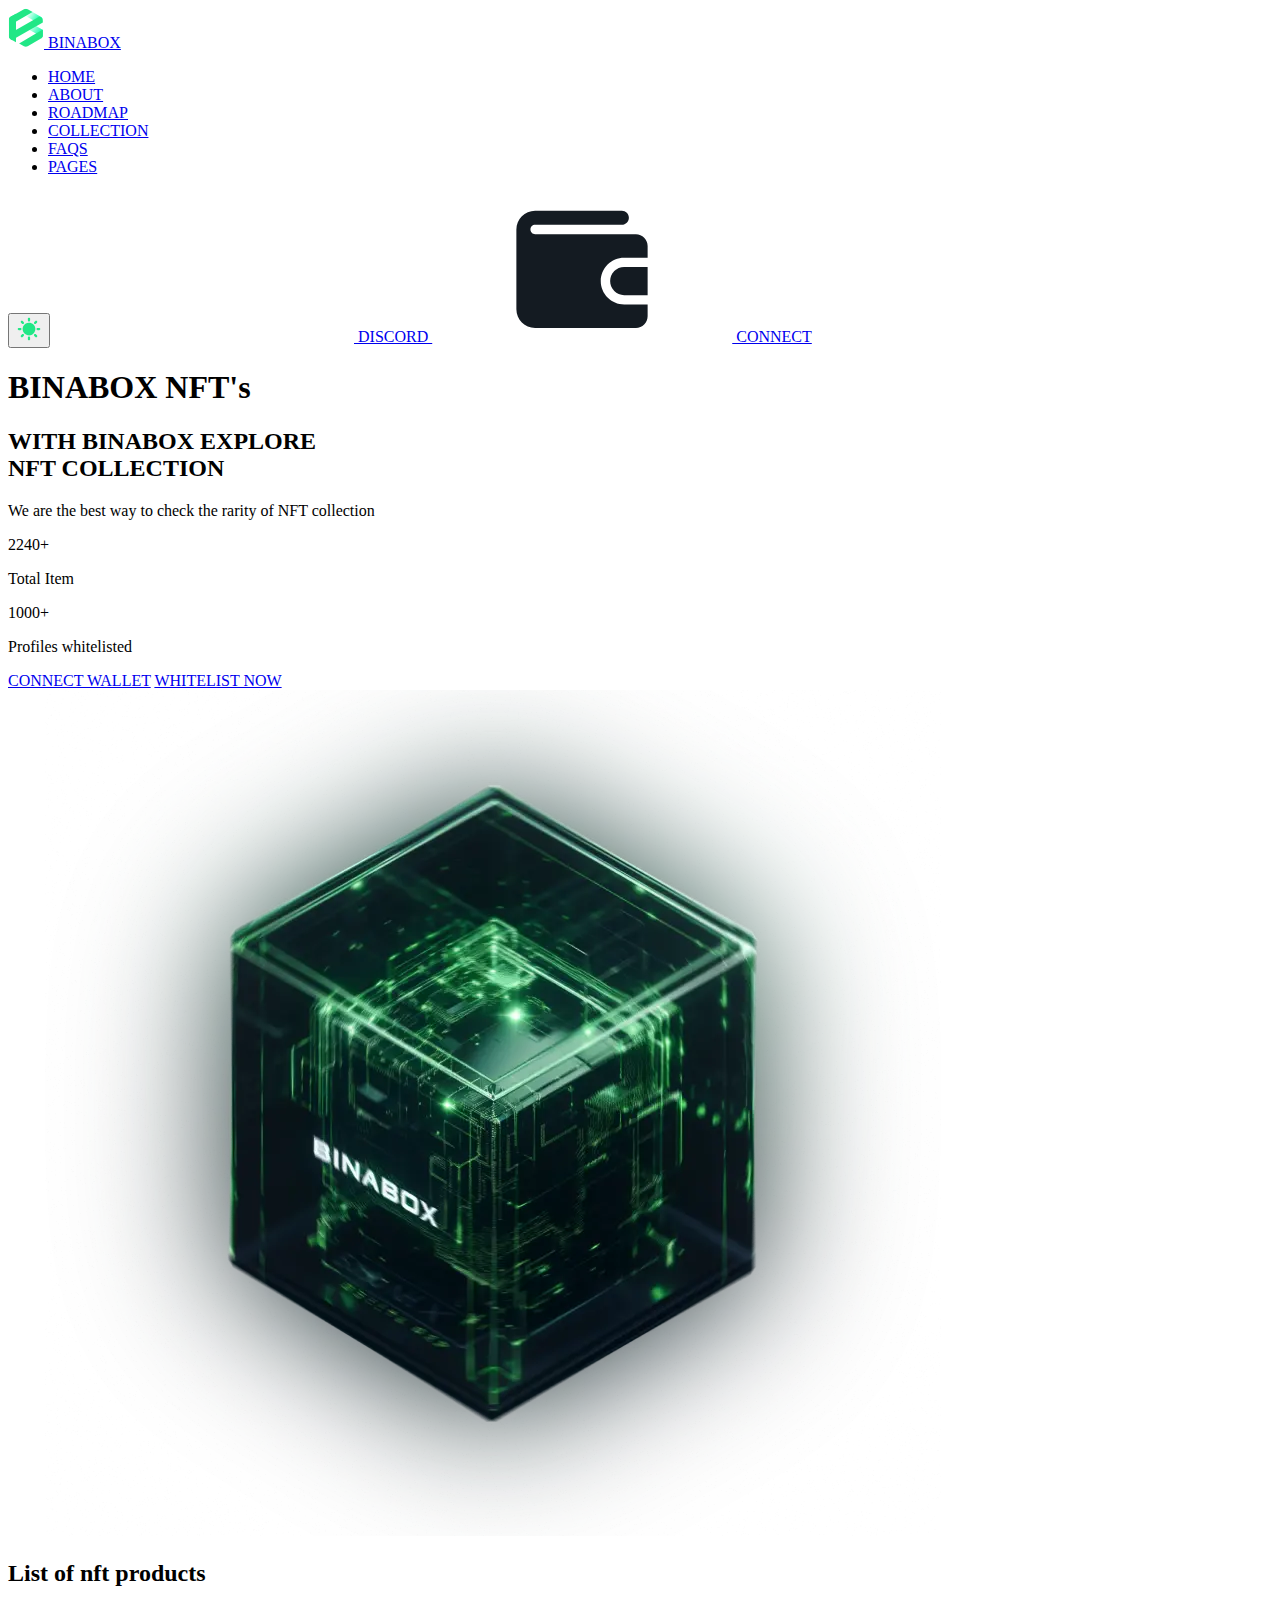
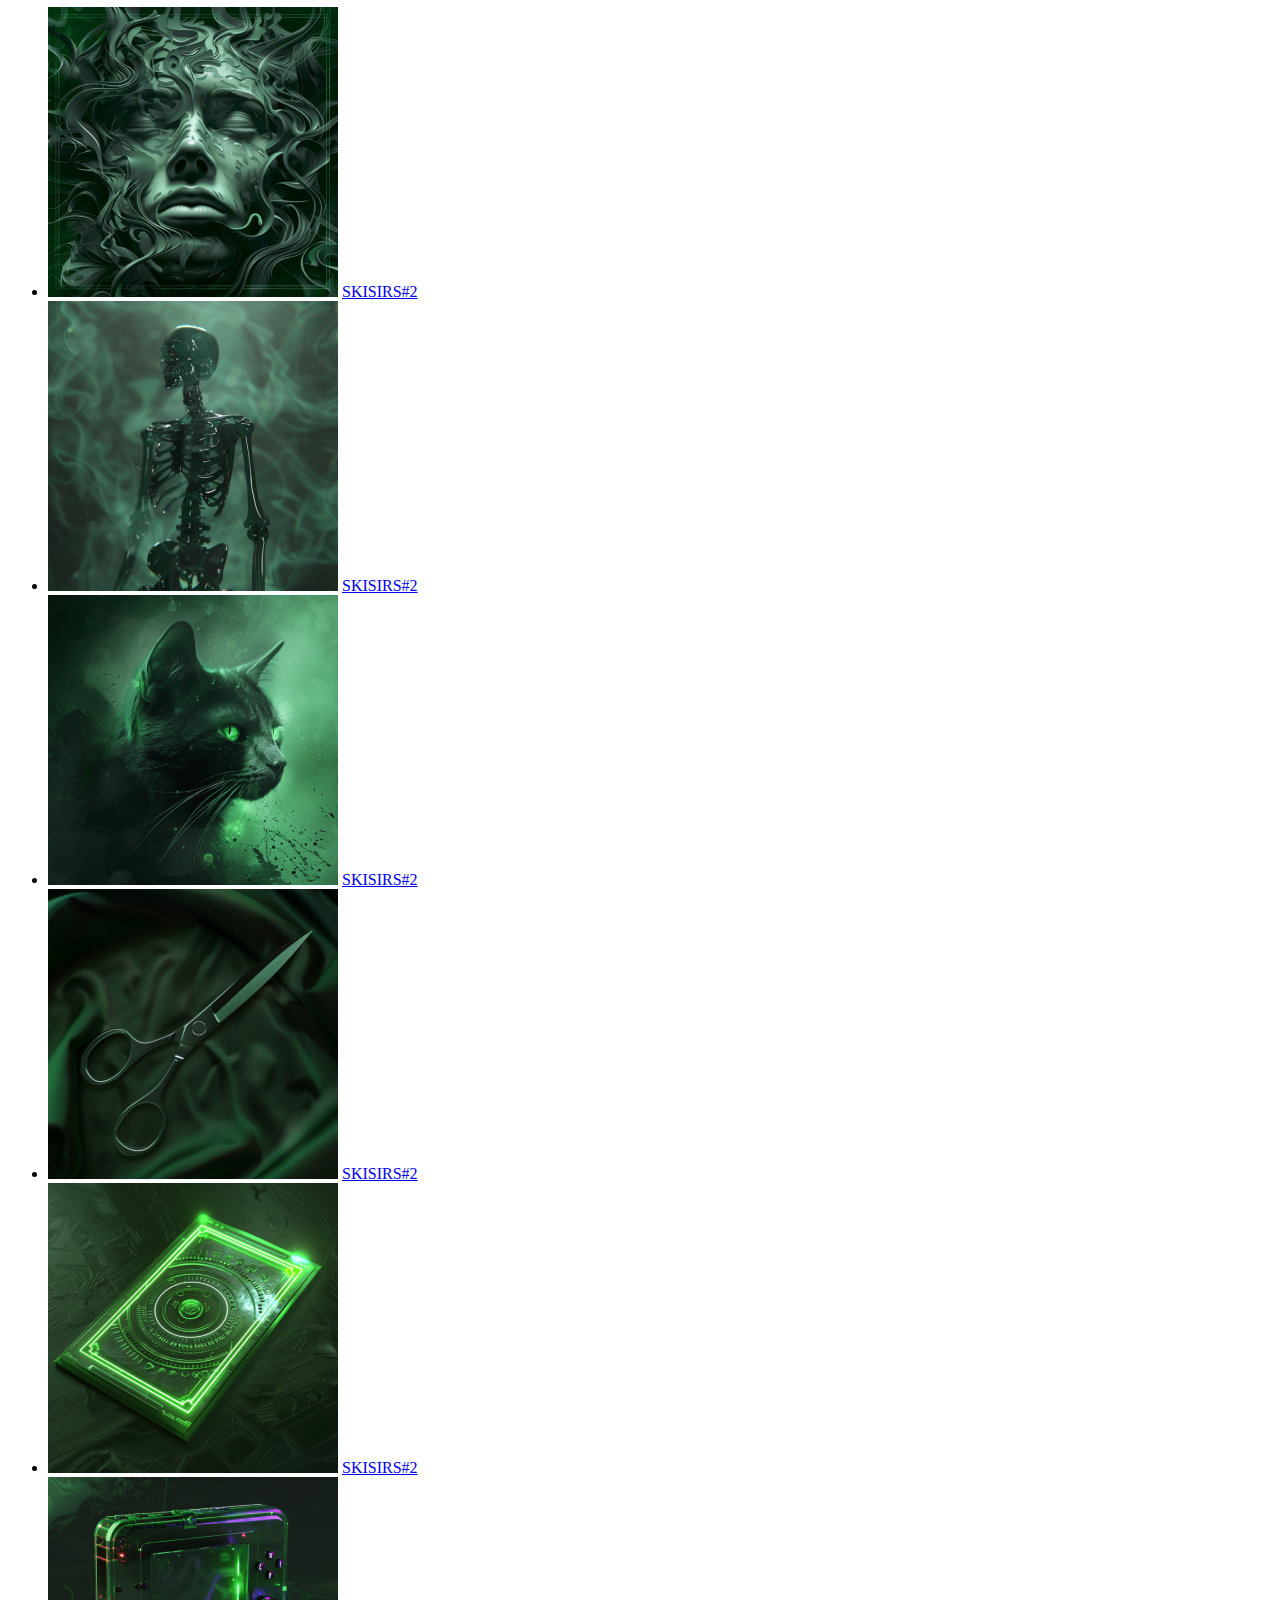
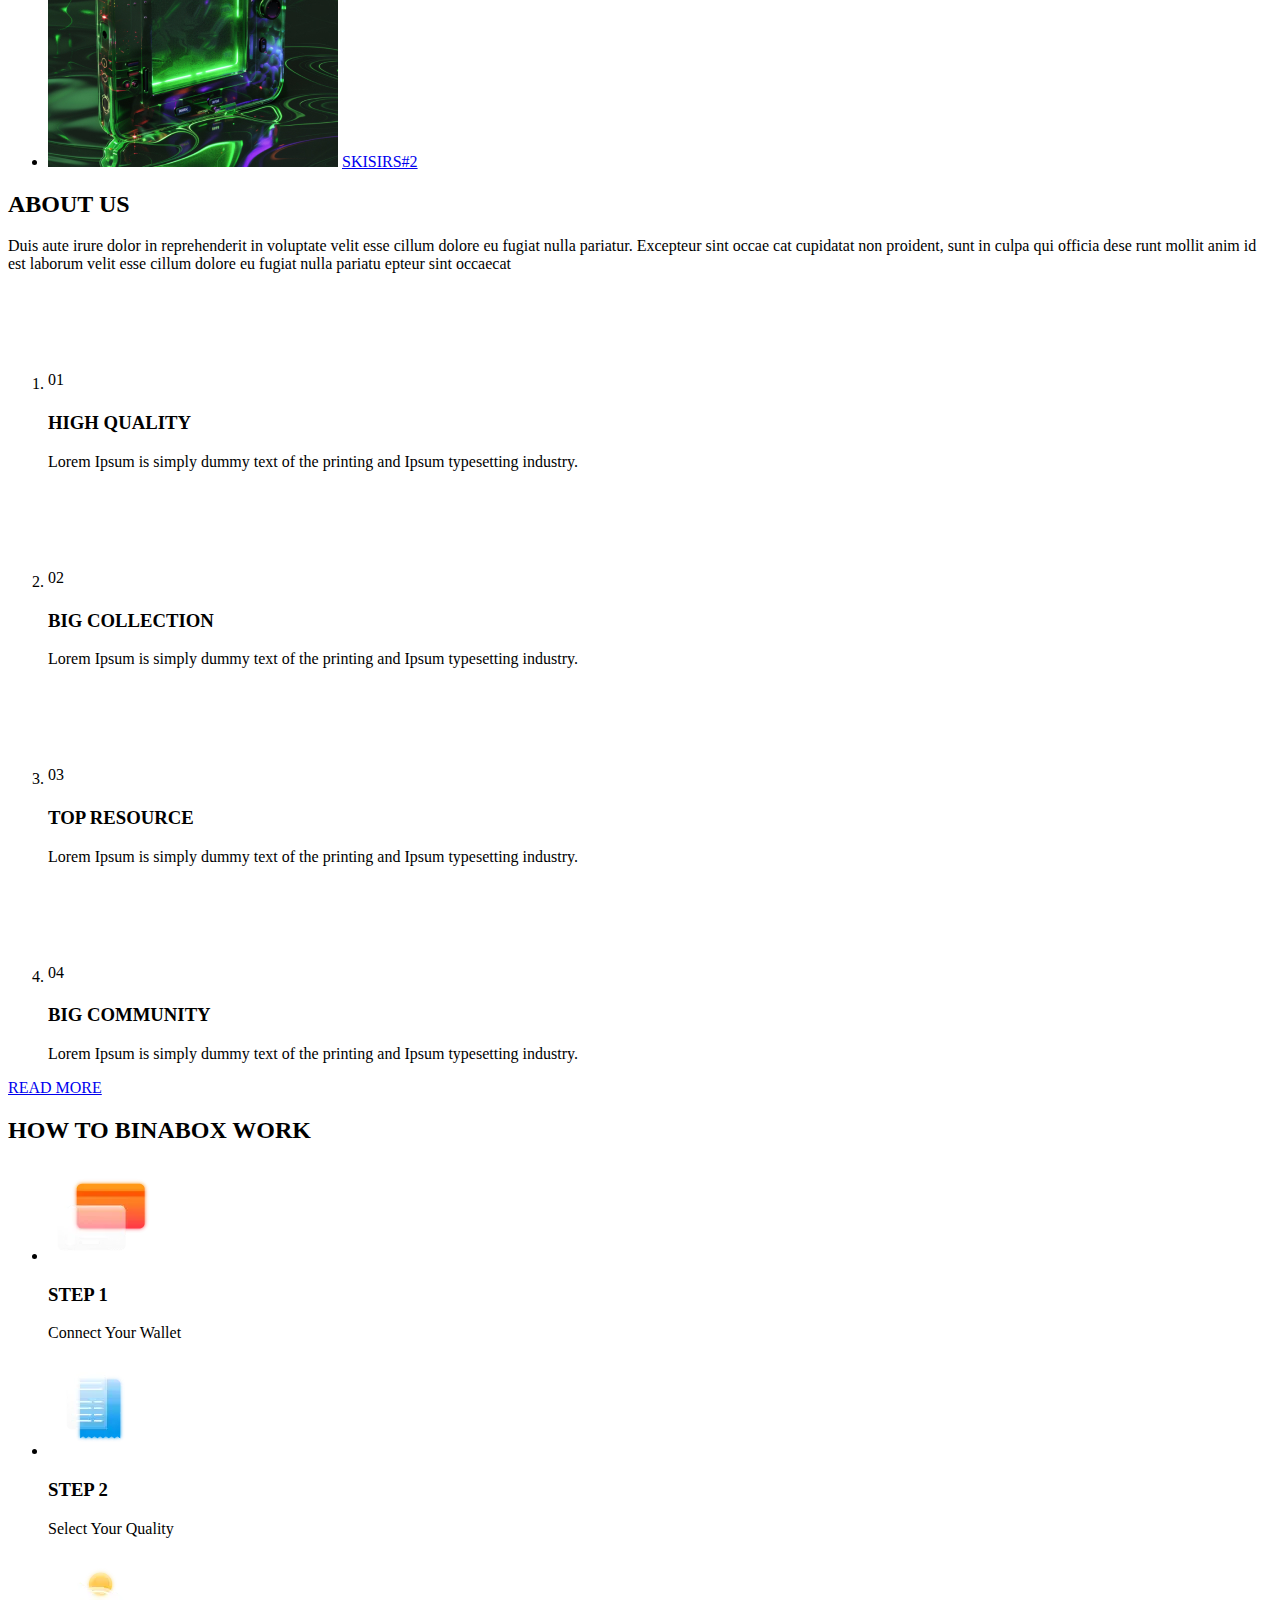
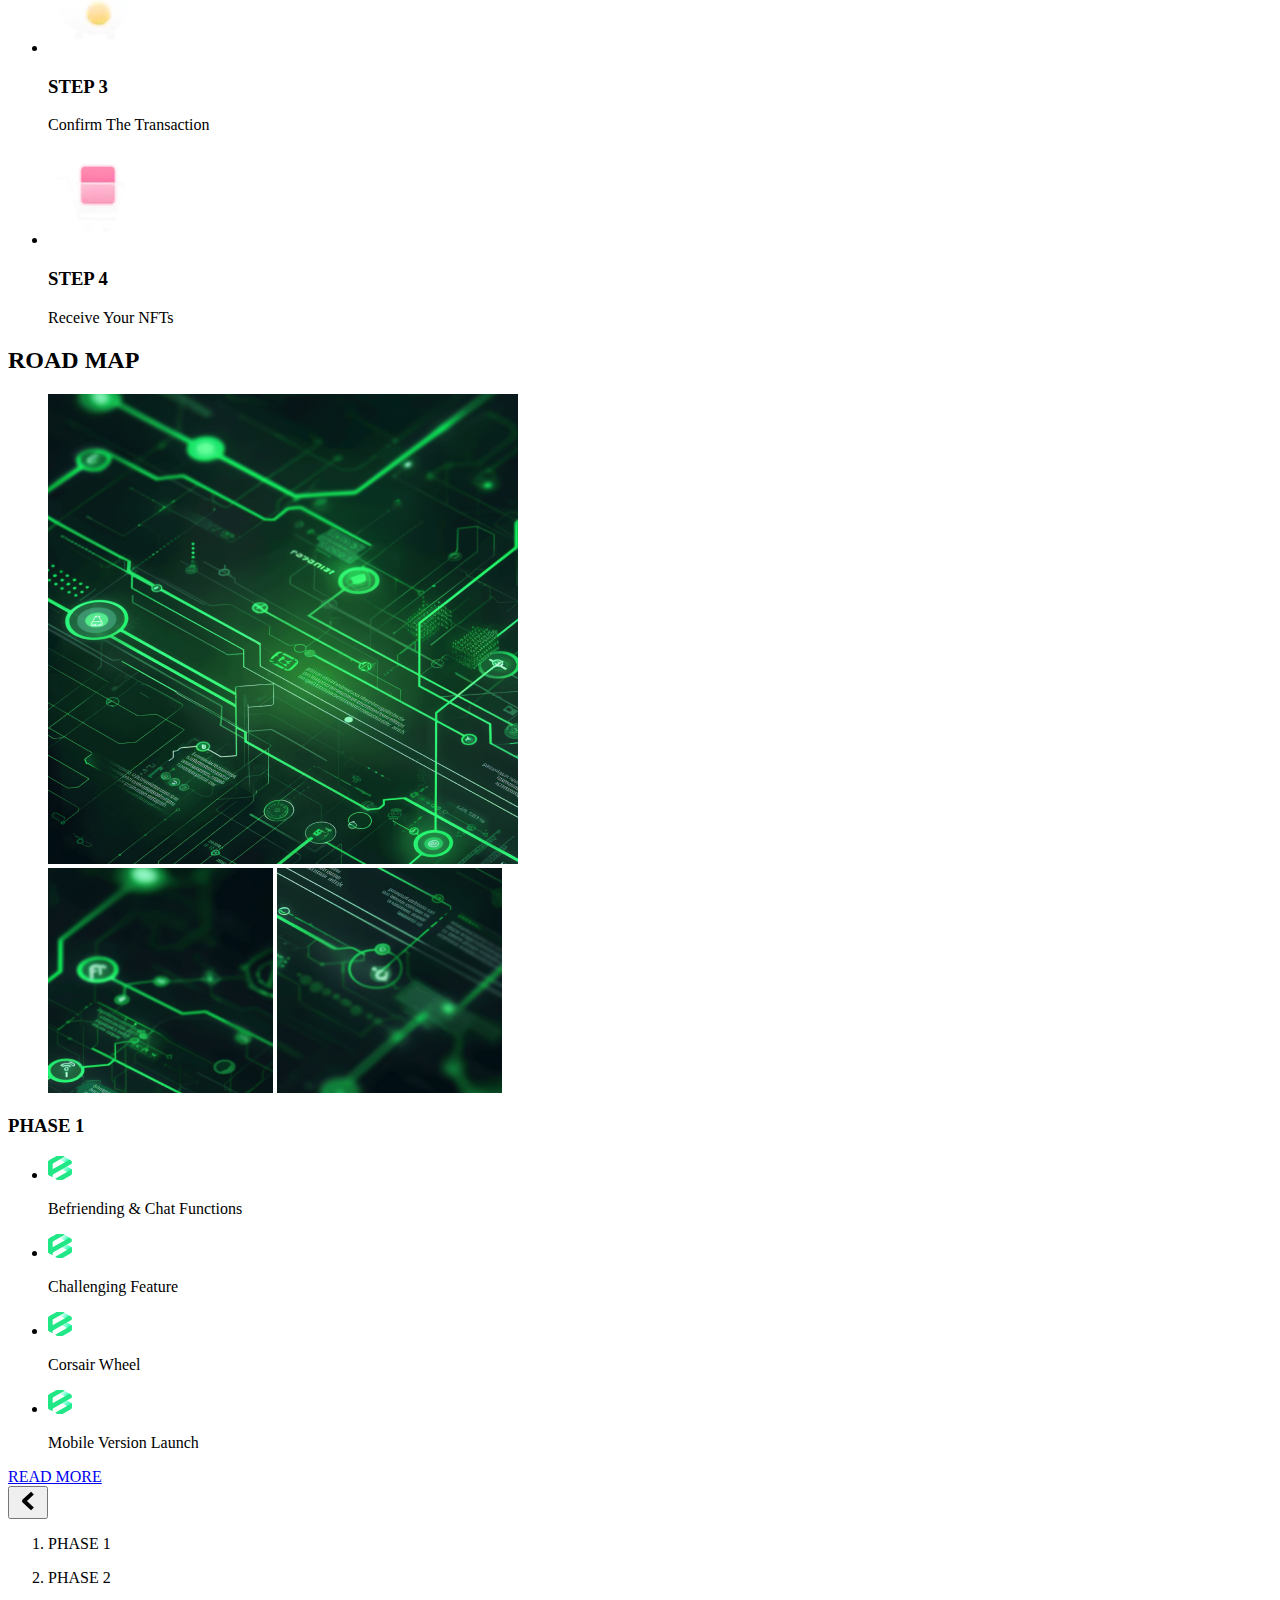
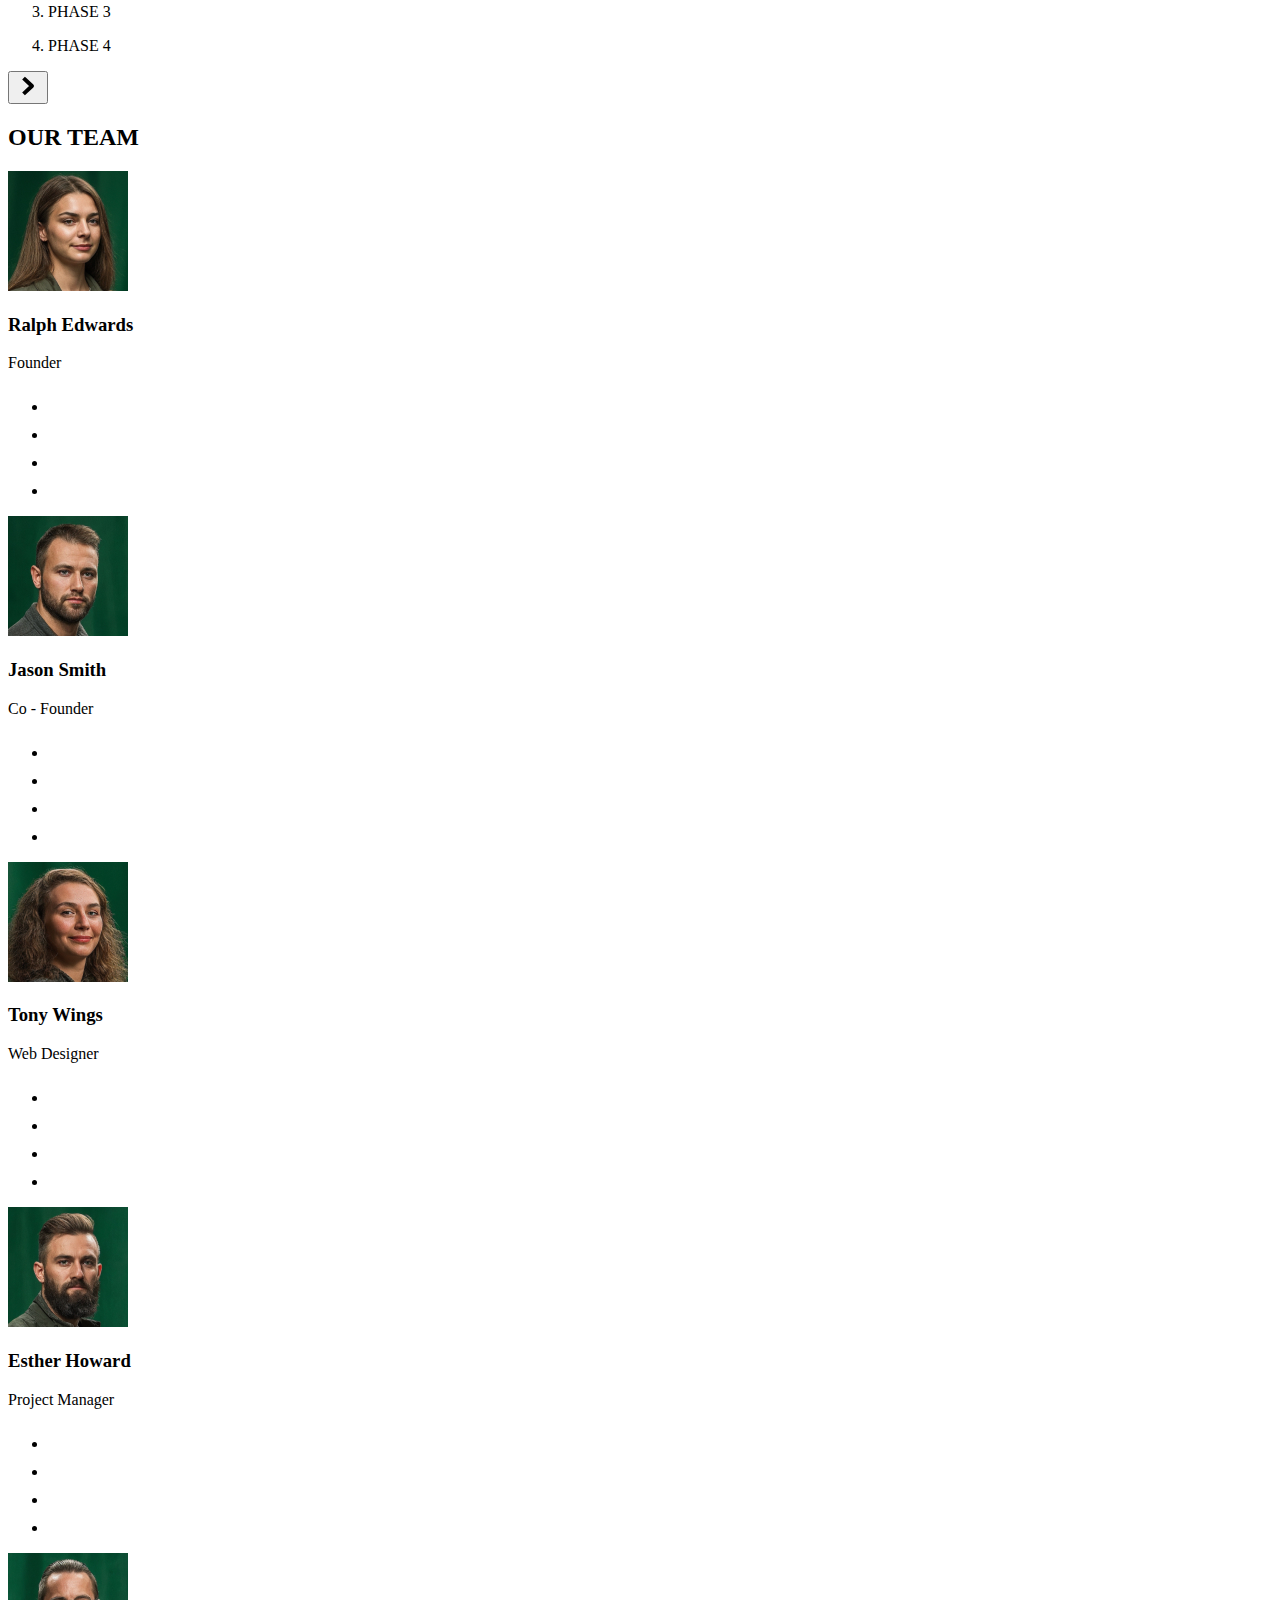
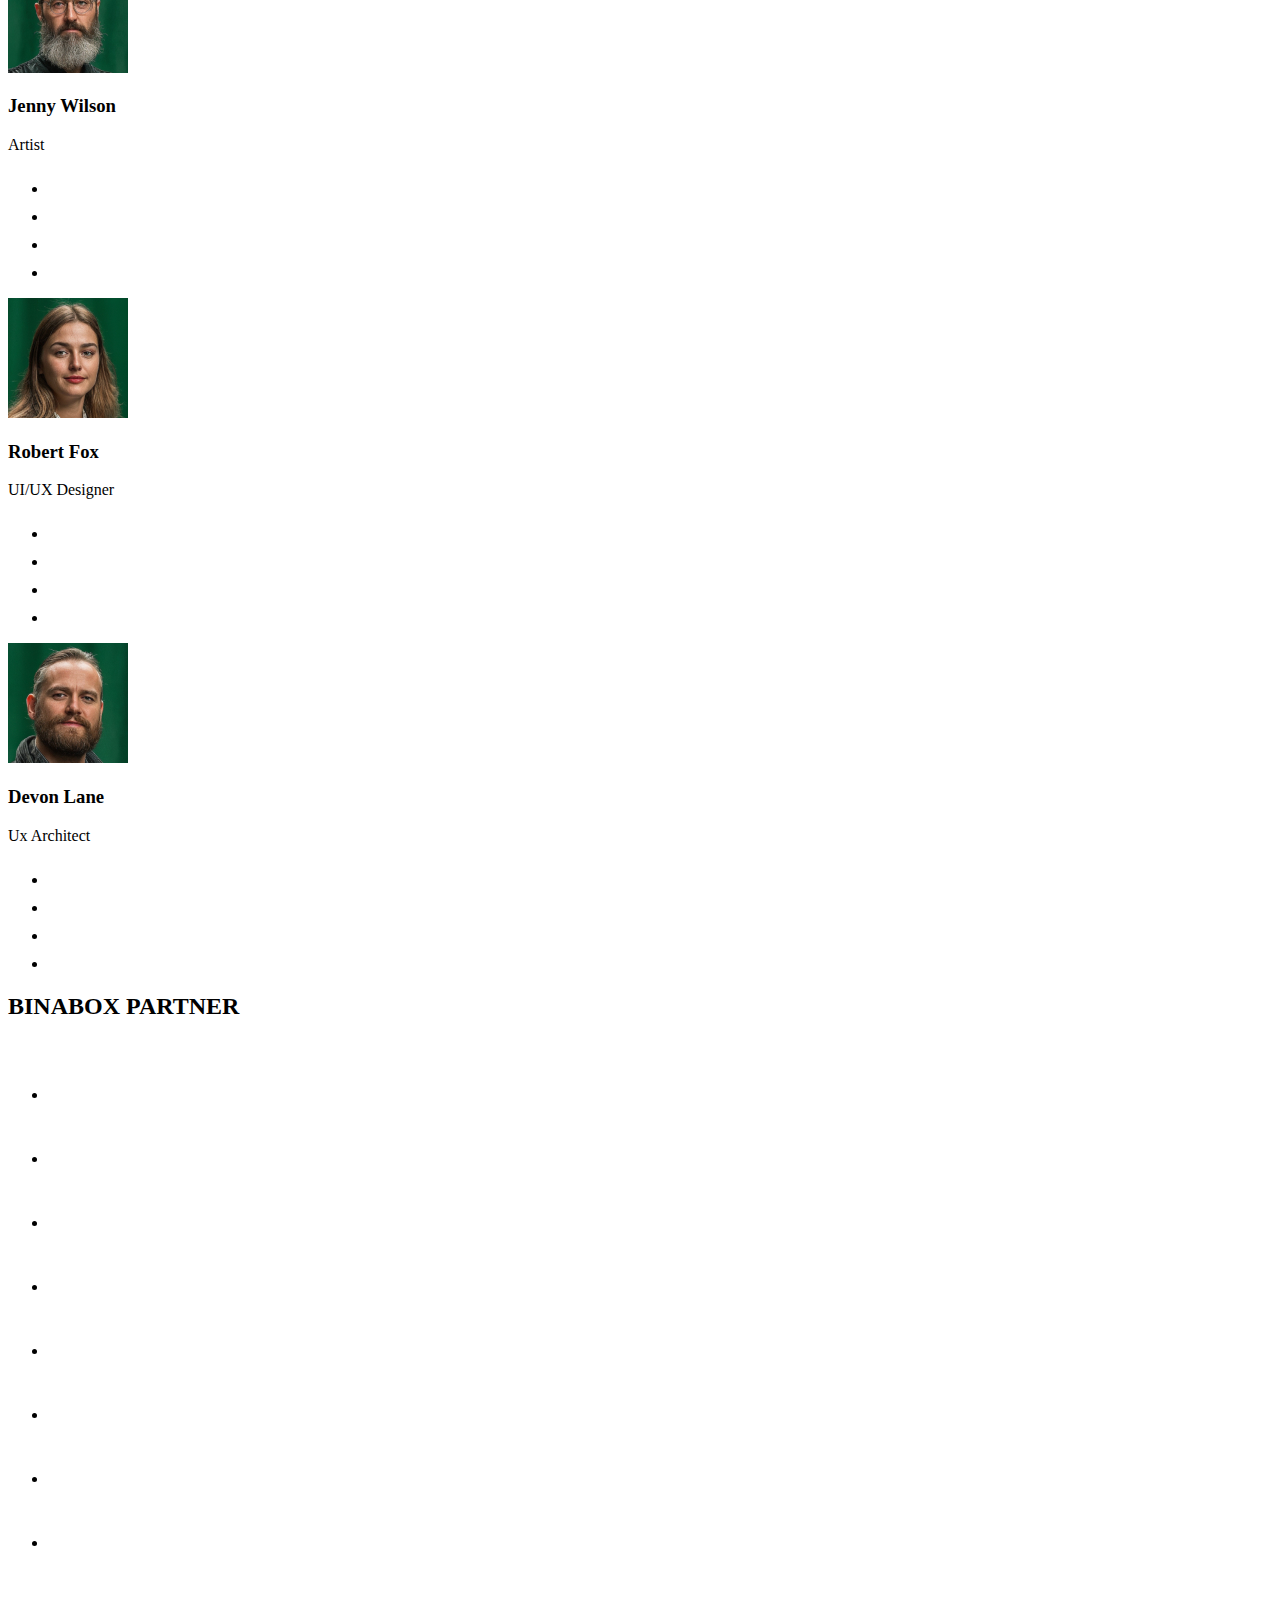
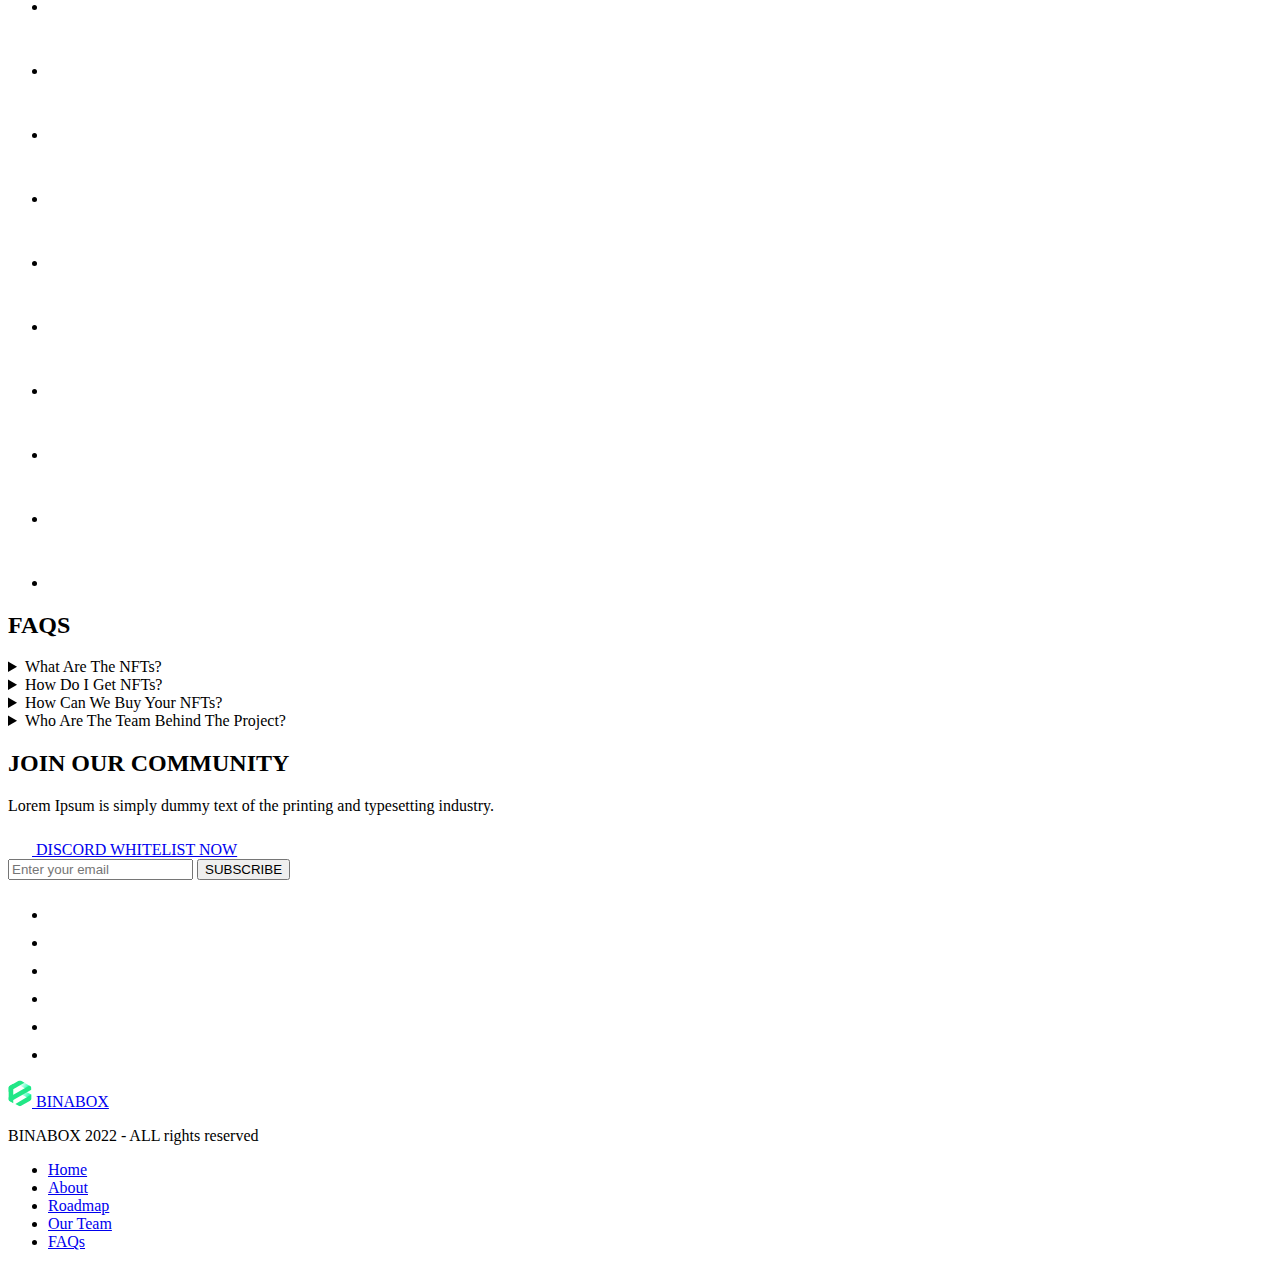
==== index.html @ 6ece10be "Initial Commit" ====
<!DOCTYPE html>
<html lang="en">
  <head>
    <meta charset="UTF-8" />
    <meta name="viewport" content="width=device-width, initial-scale=1.0" />
    <link rel="preconnect" href="https://fonts.googleapis.com" />
    <link rel="preconnect" href="https://fonts.gstatic.com" crossorigin />
    <link
      href="https://fonts.googleapis.com/css2?family=Bakbak+One&family=Inter:ital,opsz,wght@0,14..32,100..900;1,14..32,100..900&family=Poppins&display=swap"
      rel="stylesheet"
    />
    <link
      rel="stylesheet"
      href="https://necolas.github.io/normalize.css/8.0.1/normalize.css"
    />
    <link rel="stylesheet" href="./css/style.css" />
    <title>Home</title>
    <link rel="icon" type="image/x-icon" href="./imgs/favicon.svg" />
  </head>
  <body class="home-page">
    <header class="page-header">
      <a href="./index.html" class="nav-logo">
        <img
          src="./imgs/logo-1.svg"
          alt="binabox logo"
          width="36"
          height="40"
          class="header-logo"
        />
        BINABOX
      </a>
      <nav>
        <ul class="navbar is-dropdown">
          <li class="nav-item">
            <a href="./index.html" class="nav-item-link">HOME</a>
          </li>
          <li class="nav-item">
            <a href="#" class="nav-item-link">ABOUT</a>
          </li>
          <li class="nav-item">
            <a href="#" class="nav-item-link">ROADMAP</a>
          </li>
          <li class="nav-item">
            <a href="./catalog.html" class="nav-item-link">COLLECTION</a>
          </li>
          <li class="nav-item">
            <a href="#" class="nav-item-link">FAQS</a>
          </li>
          <li class="nav-item">
            <a href="#" class="nav-item-link">PAGES</a>
          </li>
        </ul>
      </nav>
      <div class="header-btn">
        <button class="is-theme">
          <svg width="26" height="26">
            <use href="./sprites/sprites.svg#light"></use>
          </svg>
        </button>
        <a href="https://discord.com/" target="_blank" class="discord-btn">
          <svg>
            <use href="./sprites/sprites.svg#discord-original"></use>
          </svg>
          DISCORD
        </a>
        <a href="#" class="connect-btn">
          <svg>
            <use href="./sprites/sprites.svg#wallet-2"></use>
          </svg>
          CONNECT
        </a>
      </div>
    </header>
    <main class="main-content">
      <section class="main-container">
        <div class="main-hero">
          <div class="main-inner-container">
            <div class="main-text-container">
              <h1 class="hidden-heading">BINABOX NFT's</h1>
              <h2 class="main-heading">
                WITH <span class="color-highlight">BINABOX</span> EXPLORE <br />
                NFT COLLECTION
              </h2>
              <p class="main-text">
                We are the best way to check the rarity of NFT collection
              </p>
            </div>
            <div class="main-info-container">
              <div class="main-info-text">
                <div class="main-total-item">
                  <p class="total-item-num bakbak-one">2240+</p>
                  <p class="item-num-subheading">Total Item</p>
                </div>
                <div class="main-profiles-whitelist">
                  <p class="profiles-whitelist-num bakbak-one">1000+</p>
                  <p class="profiles-whitelist-subheading">
                    Profiles whitelisted
                  </p>
                </div>
              </div>
              <div class="main-container-btn">
                <a href="#" class="connect-wallet-btn">CONNECT WALLET</a>
                <a href="#" class="main-whitelist-btn whitelist-btn"
                  >WHITELIST NOW</a
                >
              </div>
            </div>
          </div>
          <img
            src="./imgs/binabox-cube.webp"
            alt="binabox cube"
            class="main-img"
          />
        </div>
      </section>
      <div class="intro-container">
        <section class="nft-card-container">
          <h2 class="hidden-heading">List of nft products</h2>
          <ul class="nft-cards-list">
            <li class="nft-card">
              <div class="nft-content-container">
                <img
                  src="./imgs/nft-card-1.webp"
                  alt="descriptive nft alt goes here"
                  class="nft-card-img"
                />
                <a href="#" class="nft-card-link">SKISIRS#2</a>
              </div>
            </li>
            <li class="nft-card">
              <div class="nft-content-container">
                <img
                  src="./imgs/nft-card-2.webp"
                  alt="descriptive nft alt goes here"
                  class="nft-card-img"
                />
                <a href="#" class="nft-card-link">SKISIRS#2</a>
              </div>
            </li>
            <li class="nft-card">
              <div class="nft-content-container">
                <img
                  src="./imgs/nft-card-3.webp"
                  alt="descriptive nft alt goes here"
                  class="nft-card-img"
                />
                <a href="#" class="nft-card-link">SKISIRS#2</a>
              </div>
            </li>
            <li class="nft-card">
              <div class="nft-content-container">
                <img
                  src="./imgs/nft-card-4.webp"
                  alt="descriptive nft alt goes here"
                  class="nft-card-img"
                />
                <a href="#" class="nft-card-link">SKISIRS#2</a>
              </div>
            </li>
            <li class="nft-card">
              <div class="nft-content-container">
                <img
                  src="./imgs/nft-card-5.webp"
                  alt="descriptive nft alt goes here"
                  class="nft-card-img"
                />
                <a href="#" class="nft-card-link">SKISIRS#2</a>
              </div>
            </li>
            <li class="nft-card">
              <div class="nft-content-container">
                <img
                  src="./imgs/nft-card-6.webp"
                  alt="descriptive nft alt goes here"
                  class="nft-card-img"
                />
                <a href="#" class="nft-card-link">SKISIRS#2</a>
              </div>
            </li>
          </ul>
        </section>
        <section class="about-container">
          <div class="about-content-container">
            <div class="about-text-container">
              <h2 class="about-heading">ABOUT US</h2>
              <p class="about-text">
                Duis aute irure dolor in reprehenderit in voluptate velit esse
                cillum dolore eu fugiat nulla pariatur. Excepteur sint occae cat
                cupidatat non proident, sunt in culpa qui officia dese runt
                mollit anim id est laborum velit esse cillum dolore eu fugiat
                nulla pariatu epteur sint occaecat
              </p>
            </div>
            <ol class="about-cards">
              <li class="about-card-item glow-container">
                <div class="about-card-heading-container">
                  <svg
                    width="100"
                    height="100"
                    class="about-card-num"
                    viewBox="0 0 100 100"
                  >
                    <text x="0" y="96">01</text>
                  </svg>
                  <h3 class="about-card-heading">HIGH QUALITY</h3>
                </div>
                <p class="about-card-text">
                  Lorem Ipsum is simply dummy text of the printing and Ipsum
                  typesetting industry.
                </p>
              </li>
              <li class="about-card-item">
                <div class="about-card-heading-container">
                  <svg
                    width="100"
                    height="100"
                    class="about-card-num"
                    viewBox="0 0 100 100"
                  >
                    <text x="0" y="96">02</text>
                  </svg>
                  <h3 class="about-card-heading">BIG COLLECTION</h3>
                </div>
                <p class="about-card-text">
                  Lorem Ipsum is simply dummy text of the printing and Ipsum
                  typesetting industry.
                </p>
              </li>
              <li class="about-card-item">
                <div class="about-card-heading-container">
                  <svg
                    width="100"
                    height="100"
                    class="about-card-num"
                    viewBox="0 0 100 100"
                  >
                    <text x="0" y="96">03</text>
                  </svg>
                  <h3 class="about-card-heading">TOP RESOURCE</h3>
                </div>
                <p class="about-card-text">
                  Lorem Ipsum is simply dummy text of the printing and Ipsum
                  typesetting industry.
                </p>
              </li>
              <li class="about-card-item">
                <div class="about-card-heading-container">
                  <svg
                    width="100"
                    height="100"
                    class="about-card-num"
                    viewBox="0 0 100 100"
                  >
                    <text x="0" y="96">04</text>
                  </svg>
                  <h3 class="about-card-heading">BIG COMMUNITY</h3>
                </div>
                <p class="about-card-text">
                  Lorem Ipsum is simply dummy text of the printing and Ipsum
                  typesetting industry.
                </p>
              </li>
            </ol>
            <a href="#" class="read-more-btn">READ MORE</a>
          </div>
        </section>
        <section class="how-to-container">
          <h2 class="how-to-heading">
            HOW TO <span class="color-highlight">BINABOX</span> WORK
          </h2>
          <article class="how-to-cards">
            <ul class="how-to-card-list">
              <li class="how-to-card-item glow-container">
                <img src="./imgs/card-one.webp" alt="step1 icon" />
                <h3 class="how-to-card-steps color-highlight">STEP 1</h3>
                <p class="how-to-card-text bakbak-one">Connect Your Wallet</p>
              </li>
              <li class="how-to-card-item">
                <img src="./imgs/card-two.webp" alt="step2 icon" />
                <h3 class="how-to-card-steps color-highlight">STEP 2</h3>
                <p class="how-to-card-text bakbak-one">Select Your Quality</p>
              </li>
              <li class="how-to-card-item">
                <img src="./imgs/card-three.webp" alt="step3 icon" />
                <h3 class="how-to-card-steps color-highlight">STEP 3</h3>
                <p class="how-to-card-text bakbak-one">
                  Confirm The Transaction
                </p>
              </li>
              <li class="how-to-card-item">
                <img src="./imgs/card-four.webp" alt="step4 icon" />
                <h3 class="how-to-card-steps color-highlight">STEP 4</h3>
                <p class="how-to-card-text bakbak-one">Receive Your NFTs</p>
              </li>
            </ul>
          </article>
        </section>
        <section class="road-map-container">
          <h2 class="road-map-heading">ROAD MAP</h2>
          <div class="road-map-details-container">
            <figure class="road-map-imgs">
              <img
                src="./imgs/roadmap-1.webp"
                alt="descriptive alt goes here"
              />
              <div class="road-map-inner-imgs">
                <img
                  src="./imgs/roadmap-2.webp"
                  alt="descriptive alt goes here"
                />
                <img
                  src="./imgs/roadmap-3.webp"
                  alt="descriptive alt goes here"
                />
              </div>
            </figure>
            <section class="road-map-stage-info">
              <h3 class="road-map-details-heading">
                PHASE <span class="road-map-phase-stage">1</span>
              </h3>
              <ul class="road-map-details">
                <li class="road-map-details-item">
                  <img src="./imgs/road-map-logo.svg" alt="" />
                  <p class="road-map-text">Befriending & Chat Functions</p>
                </li>
                <li class="road-map-details-item">
                  <img src="./imgs/road-map-logo.svg" alt="" />
                  <p class="road-map-text">Challenging Feature</p>
                </li>
                <li class="road-map-details-item">
                  <img src="./imgs/road-map-logo.svg" alt="" />
                  <p class="road-map-text">Corsair Wheel</p>
                </li>
                <li class="road-map-details-item">
                  <img src="./imgs/road-map-logo.svg" alt="" />
                  <p class="road-map-text">Mobile Version Launch</p>
                </li>
              </ul>
              <a href="#" class="read-more-btn">READ MORE</a>
            </section>
          </div>
          <form
            class="phase-slider-container"
            action="getdata.html"
            method="get"
          >
            <button
              id="back-arrow-btn"
              class="back-arrow-btn"
              aria-label="Back Arrow"
            >
              <svg width="24" height="24">
                <use href="./sprites/sprites.svg#arrow-left-1"></use>
              </svg>
            </button>

            <ol id="phase-line" class="phase-line">
              <li class="phase-stage">
                <div class="phase-ellipse"></div>
                <p class="phase-stage-text">PHASE 1</p>
              </li>
              <li class="phase-stage">
                <div class="phase-ellipse"></div>
                <p class="phase-stage-text">PHASE 2</p>
              </li>
              <li class="phase-stage">
                <div class="phase-ellipse"></div>
                <p class="phase-stage-text">PHASE 3</p>
              </li>
              <li class="phase-stage">
                <div class="phase-ellipse"></div>
                <p class="phase-stage-text">PHASE 4</p>
              </li>
            </ol>

            <button
              id="forward-arrow-btn"
              class="forward-arrow-btn"
              aria-label="Forward Arrow"
            >
              <svg width="24" height="24">
                <use href="./sprites/sprites.svg#arrow-right-1"></use>
              </svg>
            </button>
          </form>
        </section>
      </div>
      <div class="additional-section">
        <section class="team-container">
          <div class="team-inner-container">
            <h2 class="team-heading">OUR TEAM</h2>
            <div class="profile-cards">
              <div class="profile-row">
                <div class="profile-card">
                  <img
                    src="./imgs/profile-1.webp"
                    alt="Profile Icon"
                    class="profile-img"
                  />
                  <div class="profile-details">
                    <h3 class="profile-name">Ralph Edwards</h3>
                    <p class="profile-position">Founder</p>
                  </div>
                  <ul class="profile-social">
                    <li class="profile-item">
                      <a href="#" class="social-link" aria-label="LinkedIn">
                        <svg width="24" height="24" aria-hidden="true">
                          <use
                            xlink:href="./sprites/sprites.svg#linkedin-1"
                          ></use>
                        </svg>
                      </a>
                    </li>
                    <li class="profile-item">
                      <a href="#" class="social-link" aria-label="Facebook">
                        <svg width="24" height="24" aria-hidden="true">
                          <use
                            xlink:href="./sprites/sprites.svg#facebook-1"
                          ></use>
                        </svg>
                      </a>
                    </li>
                    <li class="profile-item">
                      <a href="#" class="social-link" aria-label="Instagram">
                        <svg width="24" height="24" aria-hidden="true">
                          <use
                            xlink:href="./sprites/sprites.svg#instagram-1"
                          ></use>
                        </svg>
                      </a>
                    </li>
                    <li class="profile-item">
                      <a href="#" class="social-link" aria-label="Telegram">
                        <svg width="24" height="24" aria-hidden="true">
                          <use
                            xlink:href="./sprites/sprites.svg#telegram-2"
                          ></use>
                        </svg>
                      </a>
                    </li>
                  </ul>
                </div>
                <div class="profile-card glow-container">
                  <img
                    src="./imgs/profile-2.webp"
                    alt="Profile Icon"
                    class="profile-img"
                  />
                  <div class="profile-details">
                    <h3 class="profile-name">Jason Smith</h3>
                    <p class="profile-position">Co - Founder</p>
                  </div>
                  <ul class="profile-social">
                    <li class="profile-item">
                      <a href="#" class="social-link" aria-label="LinkedIn">
                        <svg width="24" height="24" aria-hidden="true">
                          <use
                            xlink:href="./sprites/sprites.svg#linkedin-1"
                          ></use>
                        </svg>
                      </a>
                    </li>
                    <li class="profile-item">
                      <a href="#" class="social-link" aria-label="Facebook">
                        <svg width="24" height="24" aria-hidden="true">
                          <use
                            xlink:href="./sprites/sprites.svg#facebook-1"
                          ></use>
                        </svg>
                      </a>
                    </li>
                    <li class="profile-item">
                      <a href="#" class="social-link" aria-label="Instagram">
                        <svg width="24" height="24" aria-hidden="true">
                          <use
                            xlink:href="./sprites/sprites.svg#instagram-1"
                          ></use>
                        </svg>
                      </a>
                    </li>
                    <li class="profile-item">
                      <a href="#" class="social-link" aria-label="Telegram">
                        <svg width="24" height="24" aria-hidden="true">
                          <use
                            xlink:href="./sprites/sprites.svg#telegram-2"
                          ></use>
                        </svg>
                      </a>
                    </li>
                  </ul>
                </div>
                <div class="profile-card">
                  <img
                    src="./imgs/profile-3.webp"
                    alt="Profile Icon"
                    class="profile-img"
                  />
                  <div class="profile-details">
                    <h3 class="profile-name">Tony Wings</h3>
                    <p class="profile-position">Web Designer</p>
                  </div>
                  <ul class="profile-social">
                    <li class="profile-item">
                      <a href="#" class="social-link" aria-label="LinkedIn">
                        <svg width="24" height="24" aria-hidden="true">
                          <use
                            xlink:href="./sprites/sprites.svg#linkedin-1"
                          ></use>
                        </svg>
                      </a>
                    </li>
                    <li class="profile-item">
                      <a href="#" class="social-link" aria-label="Facebook">
                        <svg width="24" height="24" aria-hidden="true">
                          <use
                            xlink:href="./sprites/sprites.svg#facebook-1"
                          ></use>
                        </svg>
                      </a>
                    </li>
                    <li class="profile-item">
                      <a href="#" class="social-link" aria-label="Instagram">
                        <svg width="24" height="24" aria-hidden="true">
                          <use
                            xlink:href="./sprites/sprites.svg#instagram-1"
                          ></use>
                        </svg>
                      </a>
                    </li>
                    <li class="profile-item">
                      <a href="#" class="social-link" aria-label="Telegram">
                        <svg width="24" height="24" aria-hidden="true">
                          <use
                            xlink:href="./sprites/sprites.svg#telegram-2"
                          ></use>
                        </svg>
                      </a>
                    </li>
                  </ul>
                </div>
                <div class="profile-card">
                  <img
                    src="./imgs/profile-4.webp"
                    alt="Profile Icon"
                    class="profile-img"
                  />
                  <div class="profile-details">
                    <h3 class="profile-name">Esther Howard</h3>
                    <p class="profile-position">Project Manager</p>
                  </div>
                  <ul class="profile-social">
                    <li class="profile-item">
                      <a href="#" class="social-link" aria-label="LinkedIn">
                        <svg width="24" height="24" aria-hidden="true">
                          <use
                            xlink:href="./sprites/sprites.svg#linkedin-1"
                          ></use>
                        </svg>
                      </a>
                    </li>
                    <li class="profile-item">
                      <a href="#" class="social-link" aria-label="Facebook">
                        <svg width="24" height="24" aria-hidden="true">
                          <use
                            xlink:href="./sprites/sprites.svg#facebook-1"
                          ></use>
                        </svg>
                      </a>
                    </li>
                    <li class="profile-item">
                      <a href="#" class="social-link" aria-label="Instagram">
                        <svg width="24" height="24" aria-hidden="true">
                          <use
                            xlink:href="./sprites/sprites.svg#instagram-1"
                          ></use>
                        </svg>
                      </a>
                    </li>
                    <li class="profile-item">
                      <a href="#" class="social-link" aria-label="Telegram">
                        <svg width="24" height="24" aria-hidden="true">
                          <use
                            xlink:href="./sprites/sprites.svg#telegram-2"
                          ></use>
                        </svg>
                      </a>
                    </li>
                  </ul>
                </div>
              </div>
              <div class="profile-row">
                <div class="profile-card">
                  <img
                    src="./imgs/profile-5.webp"
                    alt="Profile Icon"
                    class="profile-img"
                  />
                  <div class="profile-details">
                    <h3 class="profile-name">Jenny Wilson</h3>
                    <p class="profile-position">Artist</p>
                  </div>
                  <ul class="profile-social">
                    <li class="profile-item">
                      <a href="#" class="social-link" aria-label="LinkedIn">
                        <svg width="24" height="24" aria-hidden="true">
                          <use
                            xlink:href="./sprites/sprites.svg#linkedin-1"
                          ></use>
                        </svg>
                      </a>
                    </li>
                    <li class="profile-item">
                      <a href="#" class="social-link" aria-label="Facebook">
                        <svg width="24" height="24" aria-hidden="true">
                          <use
                            xlink:href="./sprites/sprites.svg#facebook-1"
                          ></use>
                        </svg>
                      </a>
                    </li>
                    <li class="profile-item">
                      <a href="#" class="social-link" aria-label="Instagram">
                        <svg width="24" height="24" aria-hidden="true">
                          <use
                            xlink:href="./sprites/sprites.svg#instagram-1"
                          ></use>
                        </svg>
                      </a>
                    </li>
                    <li class="profile-item">
                      <a href="#" class="social-link" aria-label="Telegram">
                        <svg width="24" height="24" aria-hidden="true">
                          <use
                            xlink:href="./sprites/sprites.svg#telegram-2"
                          ></use>
                        </svg>
                      </a>
                    </li>
                  </ul>
                </div>
                <div class="profile-card">
                  <img
                    src="./imgs/profile-6.webp"
                    alt="Profile Icon"
                    class="profile-img"
                  />
                  <div class="profile-details">
                    <h3 class="profile-name">Robert Fox</h3>
                    <p class="profile-position">UI/UX Designer</p>
                  </div>
                  <ul class="profile-social">
                    <li class="profile-item">
                      <a href="#" class="social-link" aria-label="LinkedIn">
                        <svg width="24" height="24" aria-hidden="true">
                          <use
                            xlink:href="./sprites/sprites.svg#linkedin-1"
                          ></use>
                        </svg>
                      </a>
                    </li>
                    <li class="profile-item">
                      <a href="#" class="social-link" aria-label="Facebook">
                        <svg width="24" height="24" aria-hidden="true">
                          <use
                            xlink:href="./sprites/sprites.svg#facebook-1"
                          ></use>
                        </svg>
                      </a>
                    </li>
                    <li class="profile-item">
                      <a href="#" class="social-link" aria-label="Instagram">
                        <svg width="24" height="24" aria-hidden="true">
                          <use
                            xlink:href="./sprites/sprites.svg#instagram-1"
                          ></use>
                        </svg>
                      </a>
                    </li>
                    <li class="profile-item">
                      <a href="#" class="social-link" aria-label="Telegram">
                        <svg width="24" height="24" aria-hidden="true">
                          <use
                            xlink:href="./sprites/sprites.svg#telegram-2"
                          ></use>
                        </svg>
                      </a>
                    </li>
                  </ul>
                </div>
                <div class="profile-card">
                  <img
                    src="./imgs/profile-7.webp"
                    alt="Profile Icon"
                    class="profile-img"
                  />
                  <div class="profile-details">
                    <h3 class="profile-name">Devon Lane</h3>
                    <p class="profile-position">Ux Architect</p>
                  </div>
                  <ul class="profile-social">
                    <li class="profile-item">
                      <a href="#" class="social-link" aria-label="LinkedIn">
                        <svg width="24" height="24" aria-hidden="true">
                          <use
                            xlink:href="./sprites/sprites.svg#linkedin-1"
                          ></use>
                        </svg>
                      </a>
                    </li>
                    <li class="profile-item">
                      <a href="#" class="social-link" aria-label="Facebook">
                        <svg width="24" height="24" aria-hidden="true">
                          <use
                            xlink:href="./sprites/sprites.svg#facebook-1"
                          ></use>
                        </svg>
                      </a>
                    </li>
                    <li class="profile-item">
                      <a href="#" class="social-link" aria-label="Instagram">
                        <svg width="24" height="24" aria-hidden="true">
                          <use
                            xlink:href="./sprites/sprites.svg#instagram-1"
                          ></use>
                        </svg>
                      </a>
                    </li>
                    <li class="profile-item">
                      <a href="#" class="social-link" aria-label="Telegram">
                        <svg width="24" height="24" aria-hidden="true">
                          <use
                            xlink:href="./sprites/sprites.svg#telegram-2"
                          ></use>
                        </svg>
                      </a>
                    </li>
                  </ul>
                </div>
              </div>
            </div>
          </div>
        </section>
        <section class="partner-container">
          <div class="partner-inner-container">
            <h2 class="partner-heading">
              <span class="color-highlight">BINABOX</span> PARTNER
            </h2>
            <ul class="partner-logos">
              <!-- First Row Images-->
              <li class="partner-item">
                <img src="./imgs/partner-1.svg" alt="Partner Logo" />
              </li>
              <li class="partner-item">
                <img src="./imgs/partner-2.svg" alt="Partner Logo" />
              </li>
              <li class="partner-item">
                <img src="./imgs/partner-3.svg" alt="Partner Logo" />
              </li>
              <li class="partner-item">
                <img src="./imgs/partner-4.svg" alt="Partner Logo" />
              </li>
              <li class="partner-item">
                <img src="./imgs/partner-5.svg" alt="Partner Logo" />
              </li>
              <li class="partner-item">
                <img src="./imgs/partner-6.svg" alt="Partner Logo" />
              </li>
              <!-- Second Row Images-->
              <li class="partner-item">
                <img src="./imgs/partner-7.svg" alt="Partner Logo" />
              </li>
              <li class="partner-item">
                <img src="./imgs/partner-8.svg" alt="Partner Logo" />
              </li>
              <li class="partner-item">
                <img src="./imgs/partner-9.svg" alt="Partner Logo" />
              </li>
              <li class="partner-item">
                <img src="./imgs/partner-10.svg" alt="Partner Logo" />
              </li>
              <li class="partner-item">
                <img src="./imgs/partner-11.svg" alt="Partner Logo" />
              </li>
              <li class="partner-item">
                <img src="./imgs/partner-12.svg" alt="Partner Logo" />
              </li>
              <!-- Third Row Images-->
              <li class="partner-item">
                <img src="./imgs/partner-13.svg" alt="Partner Logo" />
              </li>
              <li class="partner-item">
                <img src="./imgs/partner-14.svg" alt="Partner Logo" />
              </li>
              <li class="partner-item">
                <img src="./imgs/partner-15.svg" alt="Partner Logo" />
              </li>
              <li class="partner-item">
                <img src="./imgs/partner-16.svg" alt="Partner Logo" />
              </li>
              <li class="partner-item">
                <img src="./imgs/partner-17.svg" alt="Partner Logo" />
              </li>
              <li class="partner-item">
                <img src="./imgs/partner-18.svg" alt="Partner Logo" />
              </li>
            </ul>
          </div>
        </section>
        <section class="faqs-container">
          <h2 class="faqs-heading">FAQS</h2>
          <article class="faqs-content">
            <details class="faqs-details">
              <summary class="faqs-query is-expand">What Are The NFTs?</summary>
              <hr />
              <p class="faqs-text">
                Urna vitae erat et lacus, consectetur ac nulla vestibulum
                lobortis. Nulla dapibus urna volutpat venenatis, risus faucibus.
              </p>
            </details>
            <details class="faqs-details">
              <summary class="faqs-query is-expand">How Do I Get NFTs?</summary>
              <hr />
              <p class="faqs-text">
                Urna vitae erat et lacus, consectetur ac nulla vestibulum
                lobortis. Nulla dapibus urna volutpat venenatis, risus faucibus.
              </p>
            </details>
            <details class="faqs-details">
              <summary class="faqs-query is-expand">
                How Can We Buy Your NFTs?
              </summary>
              <hr />
              <p class="faqs-text">
                Urna vitae erat et lacus, consectetur ac nulla vestibulum
                lobortis. Nulla dapibus urna volutpat venenatis, risus faucibus.
              </p>
            </details>
            <details class="faqs-details">
              <summary class="faqs-query is-expand">
                Who Are The Team Behind The Project?
              </summary>
              <hr />
              <p class="faqs-text">
                Urna vitae erat et lacus, consectetur ac nulla vestibulum
                lobortis. Nulla dapibus urna volutpat venenatis, risus faucibus.
              </p>
            </details>
          </article>
        </section>
      </div>
      <section class="community-container">
        <div class="community-text-container">
          <h2 class="community-heading">JOIN OUR COMMUNITY</h2>
          <p class="community-subheading">
            Lorem Ipsum is simply dummy text of the printing and typesetting
            industry.
          </p>
        </div>
        <div class="community-btn">
          <a
            href="https://discord.com/"
            target="_blank"
            class="community-discord-btn"
          >
            <svg width="24" height="24">
              <use href="./sprites/sprites.svg#discord-original"></use>
            </svg>
            DISCORD
          </a>
          <a href="#" class="community-whitelist-btn"> WHITELIST NOW </a>
        </div>
        <form class="subscribe-container" action="submit.html" method="post">
          <input
            type="email"
            id="subscribe"
            class="subscribe-input"
            placeholder="Enter your email"
            required
            aria-label="Email Subscription Input"
          />
          <button
            class="subscribe-btn"
            id="subscribe-btn"
            type="submit"
            aria-label="Subscribe Button"
          >
            SUBSCRIBE
          </button>
        </form>
        <ul class="community-social-list">
          <li class="community-social-item">
            <a
              href="https://x.com/"
              target="_blank"
              class="social-link"
              aria-label="X/Twitter"
            >
              <svg width="24" height="24" aria-hidden="true">
                <use xlink:href="./sprites/sprites.svg#community-1"></use>
              </svg>
            </a>
          </li>
          <li class="community-social-item">
            <a
              href="https://www.facebook.com/"
              target="_blank"
              class="social-link"
              aria-label="Facebook"
            >
              <svg width="24" height="24" aria-hidden="true">
                <use xlink:href="./sprites/sprites.svg#community-5"></use>
              </svg>
            </a>
          </li>
          <li class="community-social-item">
            <a
              href="https://telegram.org/"
              target="_blank"
              class="social-link"
              aria-label="Telegram"
            >
              <svg width="24" height="24" aria-hidden="true">
                <use xlink:href="./sprites/sprites.svg#community-4"></use>
              </svg>
            </a>
          </li>
          <li class="community-social-item">
            <a
              href="https://www.youtube.com/"
              target="_blank"
              class="social-link"
              aria-label="YouTube"
            >
              <svg width="24" height="24" aria-hidden="true">
                <use xlink:href="./sprites/sprites.svg#community-3"></use>
              </svg>
            </a>
          </li>
          <li class="community-social-item">
            <a
              href="https://www.tiktok.com/"
              target="_blank"
              class="social-link"
              aria-label="TikTok"
            >
              <svg width="24" height="24" aria-hidden="true">
                <use xlink:href="./sprites/sprites.svg#community-2"></use>
              </svg>
            </a>
          </li>
          <li class="community-social-item">
            <a
              href="https://discord.com/"
              target="_blank"
              class="social-link"
              aria-label="Discord"
            >
              <svg width="24" height="24" aria-hidden="true">
                <use xlink:href="./sprites/sprites.svg#community-6"></use>
              </svg>
            </a>
          </li>
        </ul>
      </section>
    </main>
    <footer class="page-footer">
      <div class="footer-left">
        <a href="#" class="footer-logo-container">
          <img
            src="./imgs/logo-1.svg"
            alt="Logo"
            class="footer-logo"
            width="24"
            height="27"
          />
          BINABOX
        </a>
        <p class="footer-copyright">BINABOX 2022 - ALL rights reserved</p>
      </div>
      <ul class="footer-navbar">
        <li class="footer-nav-item">
          <a href="./index.html" class="footer-nav-item-link">Home</a>
        </li>
        <li class="footer-nav-item">
          <a href="#" class="footer-nav-item-link">About</a>
        </li>
        <li class="footer-nav-item">
          <a href="#" class="footer-nav-item-link">Roadmap</a>
        </li>
        <li class="footer-nav-item">
          <a href="#" class="footer-nav-item-link">Our Team</a>
        </li>
        <li class="footer-nav-item">
          <a href="#" class="footer-nav-item-link">FAQs</a>
        </li>
      </ul>
    </footer>
  </body>
</html>
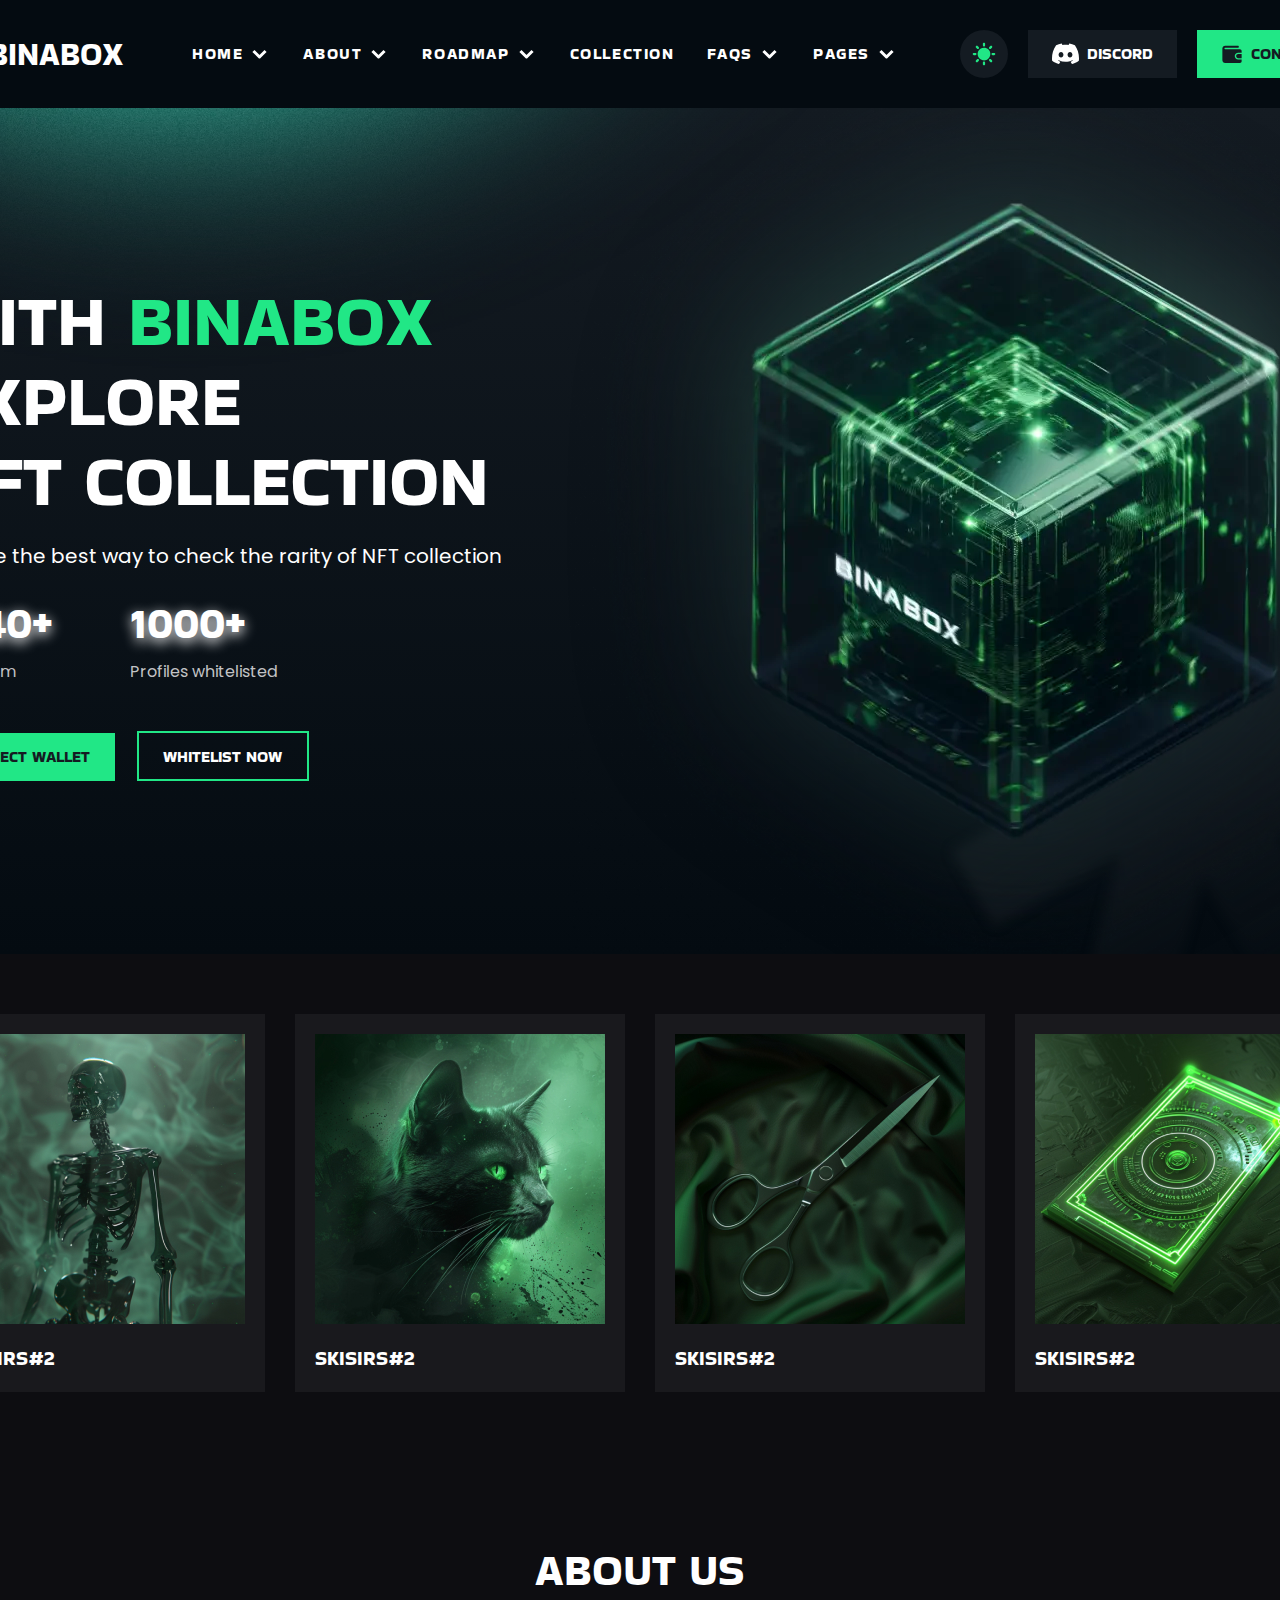
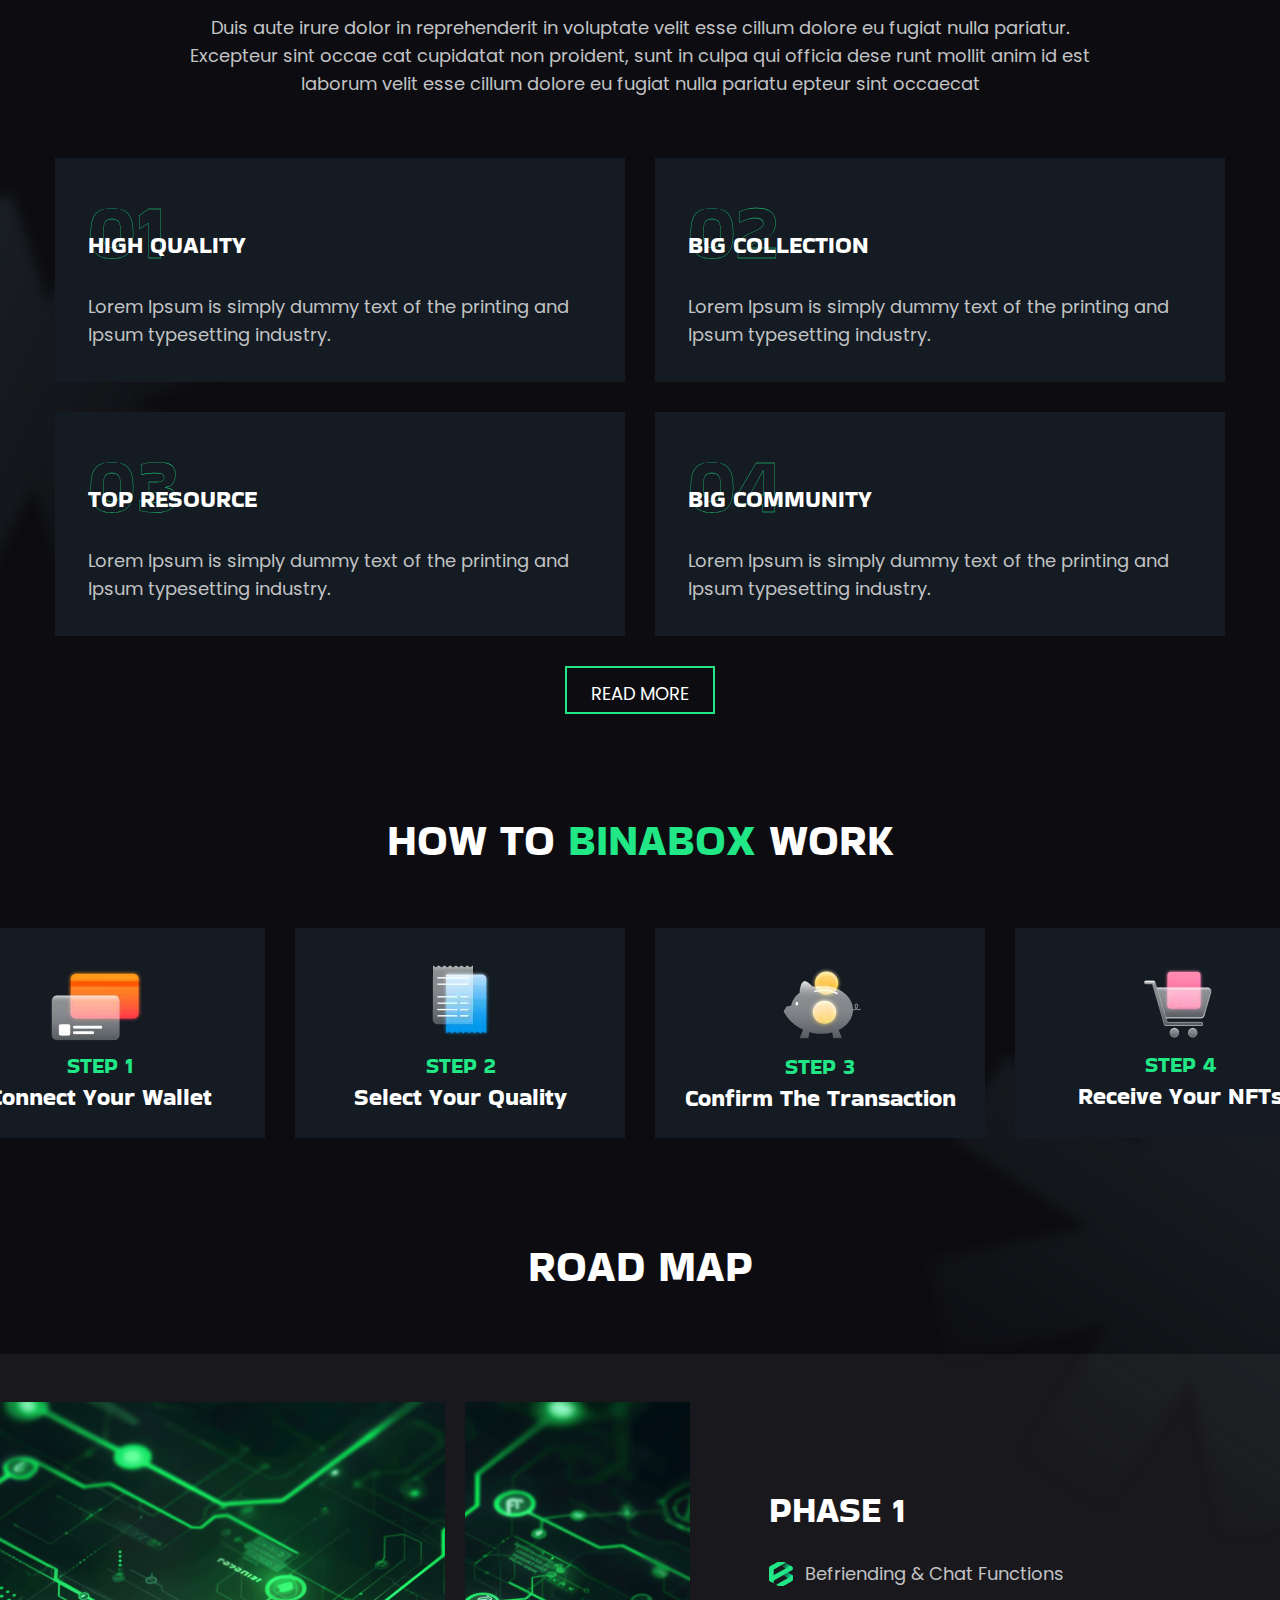
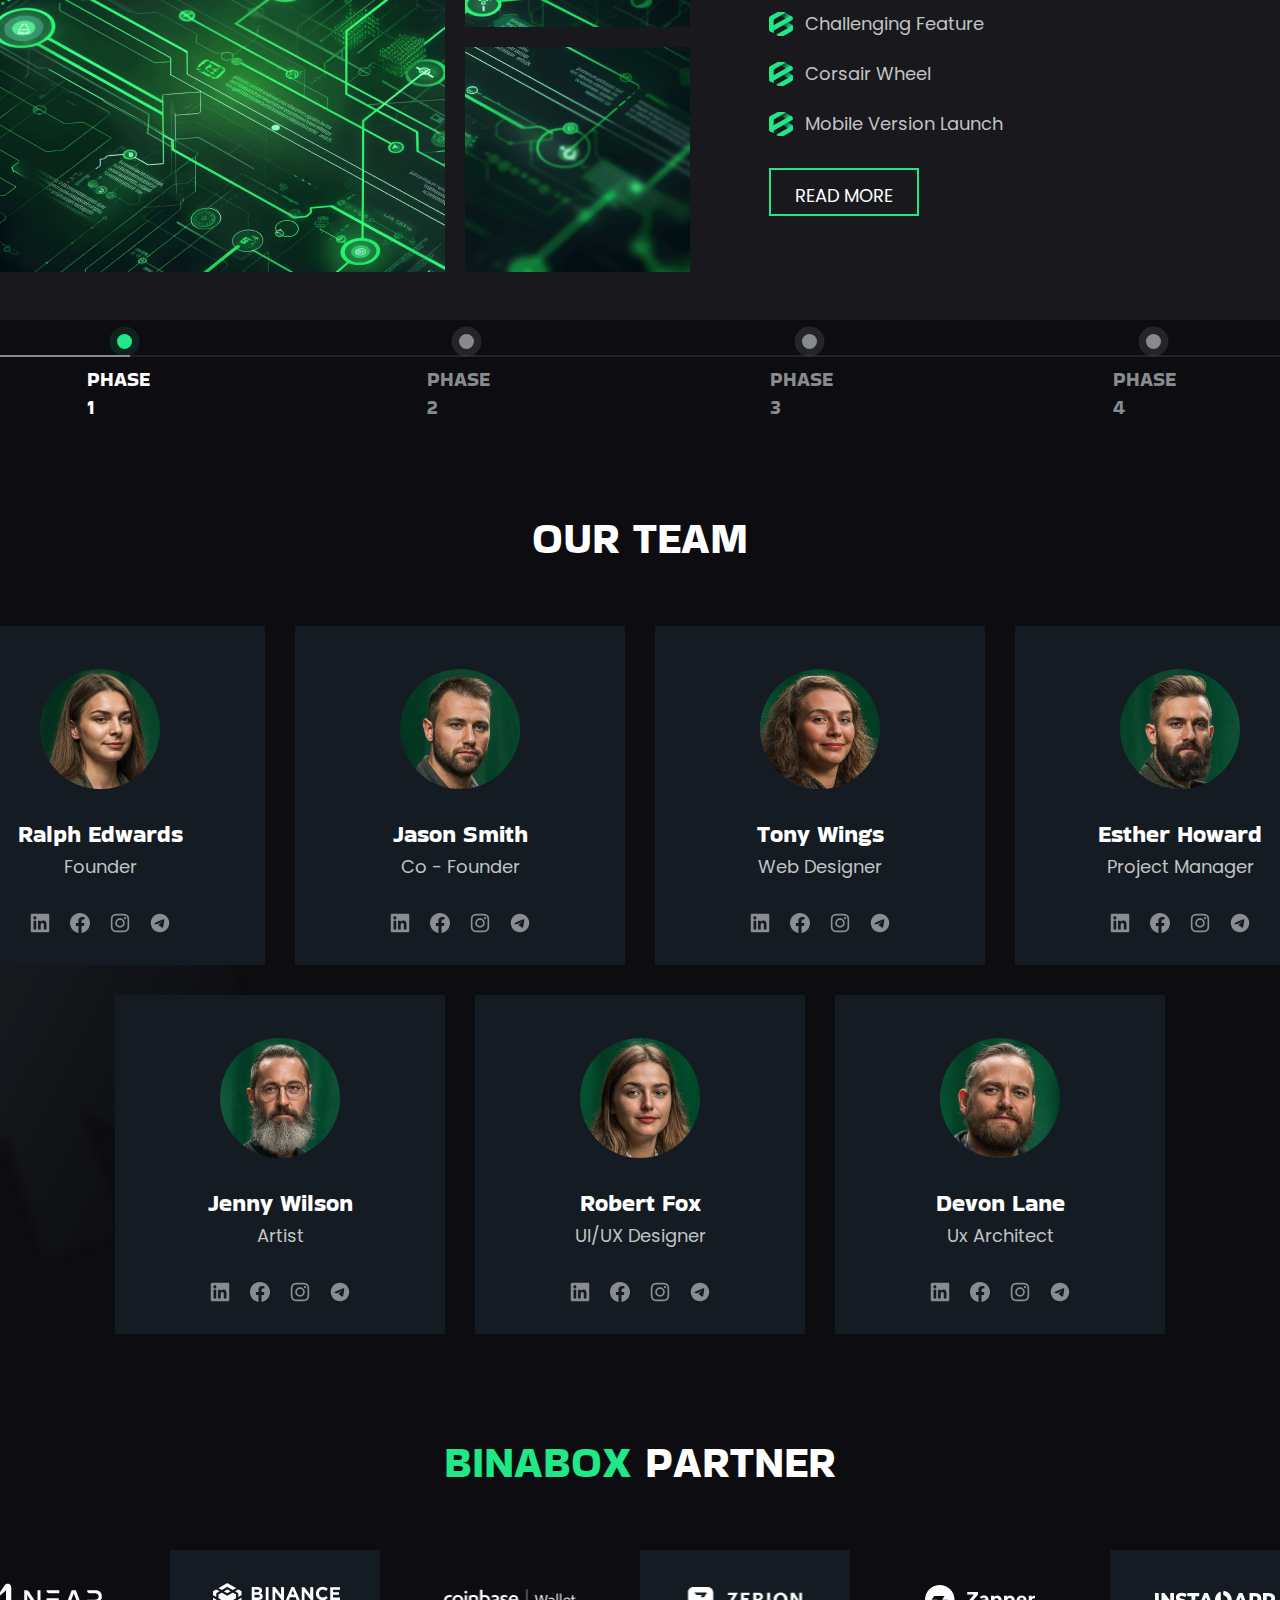
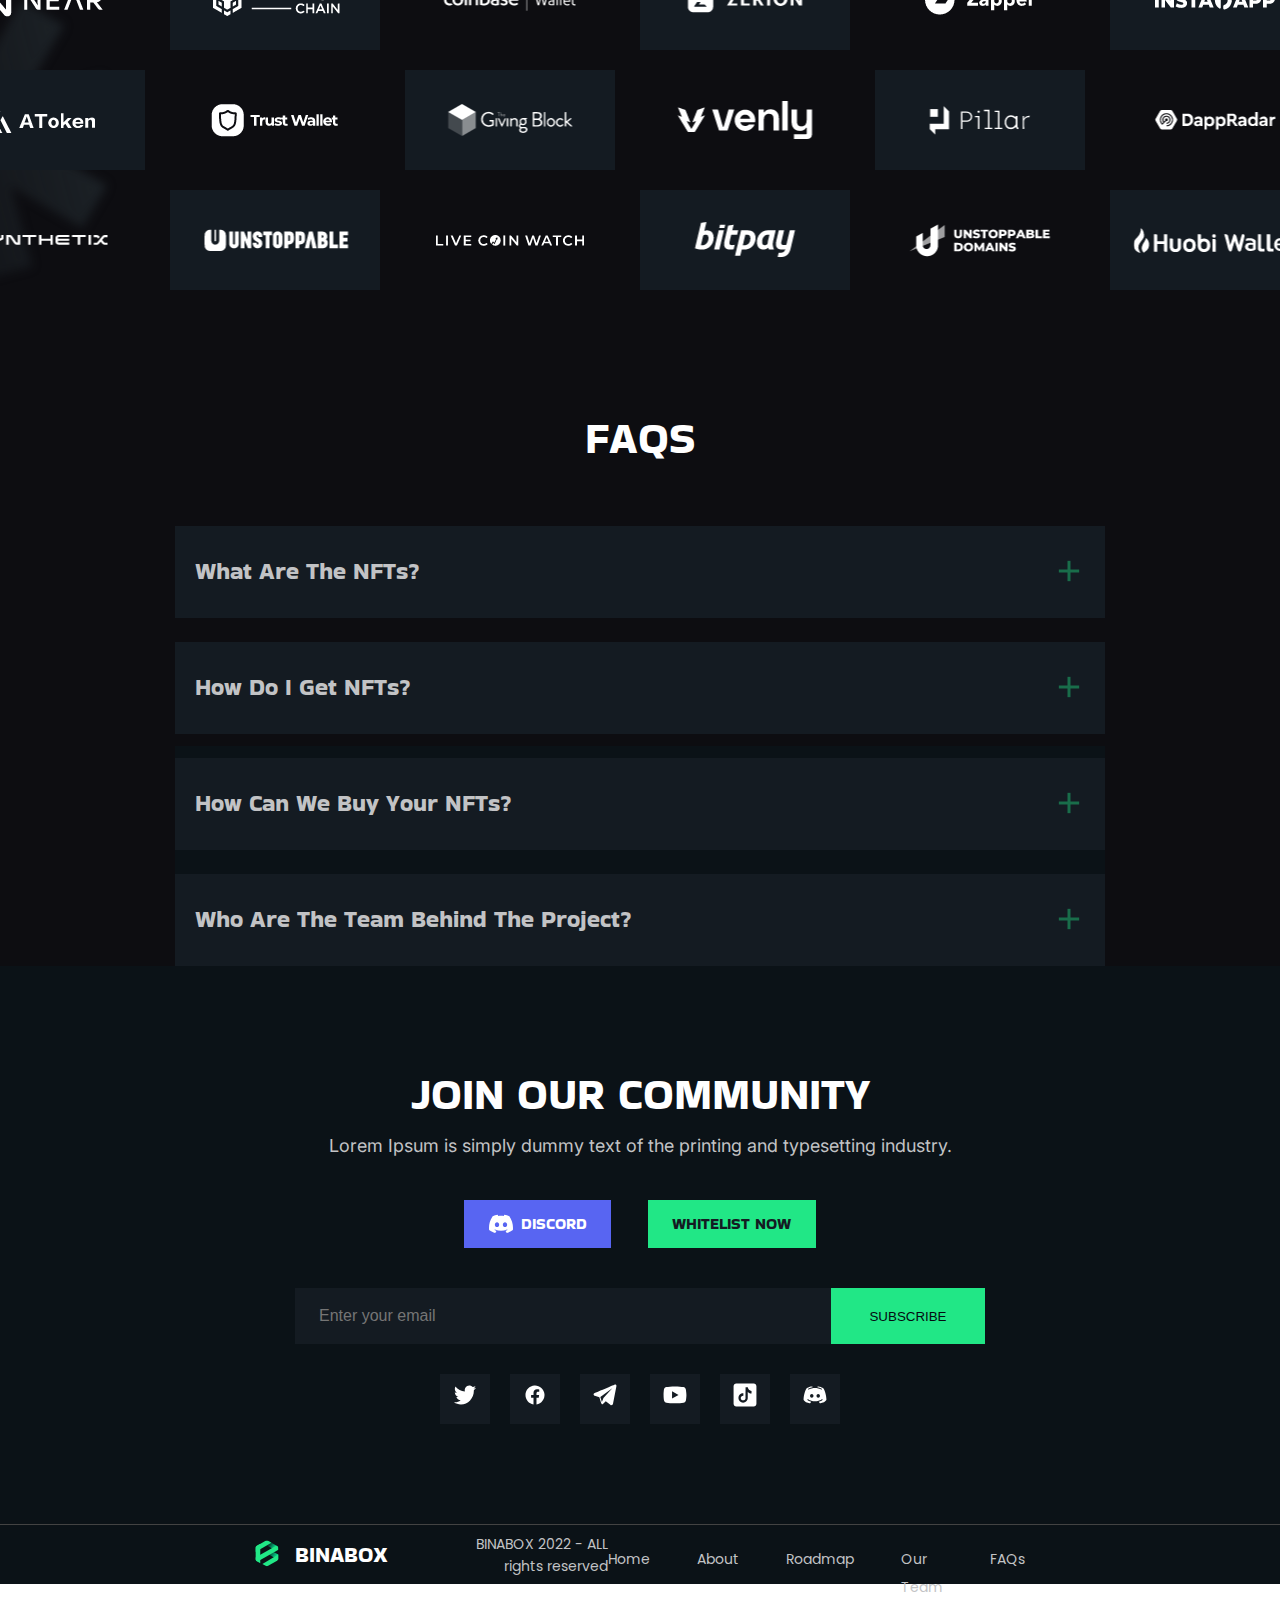
==== commit bdb94d5b: "Fixes" ====
--- a/index.html
+++ b/index.html
@@ -192,7 +192,7 @@
               </p>
             </div>
             <ol class="about-cards">
-              <li class="about-card-item glow-container">
+              <li class="about-card-item glow-container glow-container">
                 <div class="about-card-heading-container">
                   <svg
                     width="100"
@@ -209,7 +209,7 @@
                   typesetting industry.
                 </p>
               </li>
-              <li class="about-card-item">
+              <li class="about-card-item glow-container">
                 <div class="about-card-heading-container">
                   <svg
                     width="100"
@@ -226,7 +226,7 @@
                   typesetting industry.
                 </p>
               </li>
-              <li class="about-card-item">
+              <li class="about-card-item glow-container">
                 <div class="about-card-heading-container">
                   <svg
                     width="100"
@@ -243,7 +243,7 @@
                   typesetting industry.
                 </p>
               </li>
-              <li class="about-card-item">
+              <li class="about-card-item glow-container">
                 <div class="about-card-heading-container">
                   <svg
                     width="100"
@@ -275,19 +275,19 @@
                 <h3 class="how-to-card-steps color-highlight">STEP 1</h3>
                 <p class="how-to-card-text bakbak-one">Connect Your Wallet</p>
               </li>
-              <li class="how-to-card-item">
+              <li class="how-to-card-item glow-container">
                 <img src="./imgs/card-two.webp" alt="step2 icon" />
                 <h3 class="how-to-card-steps color-highlight">STEP 2</h3>
                 <p class="how-to-card-text bakbak-one">Select Your Quality</p>
               </li>
-              <li class="how-to-card-item">
+              <li class="how-to-card-item glow-container">
                 <img src="./imgs/card-three.webp" alt="step3 icon" />
                 <h3 class="how-to-card-steps color-highlight">STEP 3</h3>
                 <p class="how-to-card-text bakbak-one">
                   Confirm The Transaction
                 </p>
               </li>
-              <li class="how-to-card-item">
+              <li class="how-to-card-item glow-container">
                 <img src="./imgs/card-four.webp" alt="step4 icon" />
                 <h3 class="how-to-card-steps color-highlight">STEP 4</h3>
                 <p class="how-to-card-text bakbak-one">Receive Your NFTs</p>
@@ -339,10 +339,8 @@
               <a href="#" class="read-more-btn">READ MORE</a>
             </section>
           </div>
-          <form
+          <div
             class="phase-slider-container"
-            action="getdata.html"
-            method="get"
           >
             <button
               id="back-arrow-btn"
@@ -382,7 +380,7 @@
                 <use href="./sprites/sprites.svg#arrow-right-1"></use>
               </svg>
             </button>
-          </form>
+          </div>
         </section>
       </div>
       <div class="additional-section">
@@ -391,7 +389,7 @@
             <h2 class="team-heading">OUR TEAM</h2>
             <div class="profile-cards">
               <div class="profile-row">
-                <div class="profile-card">
+                <div class="profile-card glow-container">
                   <img
                     src="./imgs/profile-1.webp"
                     alt="Profile Icon"
@@ -489,7 +487,7 @@
                     </li>
                   </ul>
                 </div>
-                <div class="profile-card">
+                <div class="profile-card glow-container">
                   <img
                     src="./imgs/profile-3.webp"
                     alt="Profile Icon"
@@ -538,7 +536,7 @@
                     </li>
                   </ul>
                 </div>
-                <div class="profile-card">
+                <div class="profile-card glow-container">
                   <img
                     src="./imgs/profile-4.webp"
                     alt="Profile Icon"
@@ -589,7 +587,7 @@
                 </div>
               </div>
               <div class="profile-row">
-                <div class="profile-card">
+                <div class="profile-card glow-container">
                   <img
                     src="./imgs/profile-5.webp"
                     alt="Profile Icon"
@@ -638,7 +636,7 @@
                     </li>
                   </ul>
                 </div>
-                <div class="profile-card">
+                <div class="profile-card glow-container">
                   <img
                     src="./imgs/profile-6.webp"
                     alt="Profile Icon"
@@ -687,7 +685,7 @@
                     </li>
                   </ul>
                 </div>
-                <div class="profile-card">
+                <div class="profile-card glow-container">
                   <img
                     src="./imgs/profile-7.webp"
                     alt="Profile Icon"
--- a/css/style.css
+++ b/css/style.css
@@ -0,0 +1,1738 @@
+/* All the positioning was done in another branch that needed to be merged. This one is for review and changes */
+:root {
+  /* Color Variables */
+  --back-black-1: #0d0d11;
+  --back-black-2: #0b1217;
+  --back-gray-1: #141b22;
+  --back-gray-2: #1b2226;
+  --back-green: #307165;
+  --text-green: #21e786;
+  --text-white: #ffffff;
+  --text-gray-1: #c2c3c5;
+  --text-gray-2: #888b8e;
+  --text-gray-3: #141b22;
+  --text-gray-4: #1e2832;
+  --text-black-1: #040b11;
+
+  /* Primary Colors */
+  --primary-green: #21e786;
+  --primary-violet: #5865f2;
+  --primary-black: #141b22;
+
+  /* Gradients */
+  --gradient-default: linear-gradient(270deg, #2333de 0%, #0abe66 100%);
+  --gradient-gray: linear-gradient(180deg, #ffffff 0%, #ffffffe0 100%);
+  --gradient-green: linear-gradient(45deg, #21e786 0%, #21e786 100%);
+  --gradient-black: linear-gradient(315deg, #040b11 52%, #040b11 73%);
+  --gradient-hero: linear-gradient(180deg, #141b22 0%, #040b11 100%);
+
+  /* Transparent Colors */
+  --transparent-green: #21e7861a;
+  --transparent-gray-1: #ffffff1a;
+  --transparent-gray-2: #ffffff0d;
+  --transparent-gray-3: #41454a66;
+  --transparent-gray-4: #c2c3c426;
+
+  /* Font Variables */
+  --font-bakbak: "Bakbak One", Arial, sans-serif;
+  --font-poppins: "Poppins", Arial, sans-serif;
+}
+body {
+  font-family: var(--font-poppins);
+  font-size: 18px;
+  line-height: 1.56;
+  overflow: auto;
+  overflow-x: hidden;
+}
+body::-webkit-scrollbar {
+  display: none;
+}
+* {
+  margin: 0;
+  padding: 0;
+  box-sizing: border-box;
+}
+a {
+  text-decoration: none;
+}
+.bakbak-one,
+h1,
+h2,
+h3,
+.countdown-time,
+.countdown-heading,
+.time-tag,
+.product-price,
+.connect-btn,
+.discord-btn,
+.nav-item-link,
+.nav-logo,
+.footer-logo-container,
+.connect-wallet-btn,
+.main-whitelist-btn,
+.nft-card-link,
+.about-card-num,
+.phase-stage-text,
+.faqs-query,
+.community-whitelist-btn,
+.community-discord-btn,
+.banner-link,
+.filter-query,
+.def-description,
+.product-buy-btn,
+.discord-link,
+.twitter-link,
+.card-link {
+  font-family: var(--font-bakbak);
+  font-weight: 400;
+}
+.hidden-heading {
+  display: none;
+}
+.color-highlight {
+  color: var(--text-green);
+}
+.glow-container {
+  position: relative;
+  background-color: var(--text-gray-3);
+  border-width: 3px;
+  border-style: solid;
+  border-image-source: linear-gradient(
+    155deg,
+    transparent 0%,
+    transparent 100%
+  );
+  border-image-slice: 1;
+  transition: border-image-source 0.5s ease-in-out;
+}
+
+.glow-container::before,
+.glow-container::after {
+  content: "";
+  position: absolute;
+  pointer-events: none;
+  top: -4px;
+  left: -4px;
+  right: -4px;
+  bottom: -4px;
+  border: 2px solid transparent;
+  border-image: linear-gradient(155deg, transparent 0%, transparent 100%);
+  filter: blur(5px);
+  border-image-slice: 1;
+  transition: border-image 0.5s ease-in-out;
+}
+
+.glow-container:hover {
+  border-image-source: linear-gradient(
+    155deg,
+    var(--text-green) 0%,
+    var(--text-gray-3) 10%,
+    var(--text-gray-3) 90%,
+    var(--text-green) 100%
+  );
+}
+
+.glow-container:hover::before,
+.glow-container:hover::after {
+  border-image: linear-gradient(
+    155deg,
+    var(--text-green) 0%,
+    transparent 10%,
+    transparent 90%,
+    var(--text-green) 100%
+  );
+}
+
+.profile-card.glow-container {
+  border-image-source: linear-gradient(
+    125deg,
+    transparent 0%,
+    transparent 100%
+  );
+}
+
+.profile-card.glow-container:hover {
+  border-image-source: linear-gradient(
+    125deg,
+    var(--text-green) 0%,
+    var(--text-gray-3) 10%,
+    var(--text-gray-3) 90%,
+    var(--text-green) 100%
+  );
+}
+
+.profile-card.glow-container::before,
+.profile-card.glow-container::after {
+  border-image: linear-gradient(125deg, transparent 0%, transparent 100%);
+}
+
+.profile-card.glow-container:hover::before,
+.profile-card.glow-container:hover::after {
+  border-image: linear-gradient(
+    125deg,
+    var(--text-green) 0%,
+    transparent 10%,
+    transparent 90%,
+    var(--text-green) 100%
+  );
+}
+.page-header {
+  display: flex;
+  justify-content: center;
+  align-items: center;
+  height: 108px;
+  background: var(--text-black-1);
+}
+.navbar {
+  list-style-type: none;
+  display: flex;
+  justify-content: space-between;
+  gap: 32px;
+  margin: 0 62px 0 68px;
+}
+.navbar .nav-item {
+  display: flex;
+  align-items: center;
+  gap: 4px;
+}
+.navbar .nav-item-link {
+  font-size: 16px;
+  color: var(--text-white);
+  text-decoration: none;
+  letter-spacing: 0.1em;
+}
+.nav-item::after {
+  content: url("../imgs/arrow-down.svg");
+  width: 24px;
+  height: 24px;
+}
+.nav-item:nth-child(4)::after {
+  content: "";
+  display: none;
+}
+.nav-logo {
+  color: var(--text-white);
+  display: flex;
+  justify-content: center;
+  align-items: center;
+  gap: 16px;
+  font-size: 32px;
+
+  line-height: 42px;
+}
+.header-btn {
+  display: flex;
+  justify-content: center;
+  align-items: center;
+  width: 384px;
+  height: 48px;
+  gap: 20px;
+  font-size: 16px;
+
+  line-height: 24px;
+}
+.is-theme,
+.discord-btn,
+.connect-btn {
+  display: flex;
+  justify-content: center;
+  align-items: center;
+  background: var(--text-gray-3);
+}
+.discord-btn,
+.connect-btn {
+  padding: 12px 24px;
+  gap: 8px;
+  width: 147px;
+  height: 48px;
+}
+.is-theme {
+  width: 48px;
+  height: 48px;
+  border-radius: 100%;
+  border: none;
+}
+.header-btn .discord-btn {
+  color: var(--text-white);
+  width: 149px;
+  height: 48px;
+}
+.header-btn .connect-btn {
+  background: var(--text-green);
+  color: var(--text-gray-3);
+  width: 147px;
+  height: 48px;
+}
+.main-content {
+  background-color: var(--back-black-1);
+}
+.home-page .main-content {
+  background-image: url("../imgs/background-how-to-star.svg");
+  background-repeat: no-repeat;
+  background-position: 100% 43.5%;
+}
+.main-container {
+  height: 846px;
+  color: var(--text-white);
+  background-image: url("../imgs/hero-section-glow.webp"),
+    url("../imgs/background-hero-star.svg"), var(--gradient-hero);
+  background-size: auto, auto, cover;
+  background-position: 0 0, bottom right, center center;
+  background-repeat: no-repeat;
+}
+.main-hero {
+  display: flex;
+  justify-content: center;
+  align-items: center;
+}
+.main-inner-container {
+  width: max-content;
+  height: 500px;
+  position: relative;
+  left: 154px;
+}
+.main-text-container {
+  gap: 20px;
+}
+.main-heading {
+  width: 750px;
+  height: 240px;
+  font-size: 72px;
+
+  color: var(--text-white);
+  line-height: 80px;
+  gap: 20px;
+}
+.main-text {
+  font-size: 20px;
+  line-height: 30px;
+  margin-top: 20px;
+}
+.main-info-container {
+  margin-top: 24px;
+  display: grid;
+  gap: 48px;
+  width: 373px;
+}
+.main-info-text {
+  display: flex;
+  width: 345px;
+  height: 90px;
+  gap: 79px;
+}
+.total-item-num {
+  width: 117px;
+  height: 56px;
+  font-size: 44px;
+  line-height: 56px;
+  color: var(--text-white);
+  text-shadow: 0px 4px 13px var(--text-white);
+}
+.item-num-subheading {
+  font-size: 16px;
+
+  line-height: 26px;
+  color: var(--text-gray-1);
+}
+.main-total-item,
+.main-profiles-whitelist {
+  display: grid;
+  gap: 8px;
+}
+.profiles-whitelist-num {
+  width: 117px;
+  height: 56px;
+  font-size: 44px;
+  line-height: 56px;
+  color: var(--text-white);
+  text-shadow: 0px 4px 13px var(--text-white);
+}
+.profiles-whitelist-subheading {
+  font-size: 16px;
+
+  line-height: 26px;
+  color: var(--text-gray-1);
+}
+.main-container-btn {
+  display: flex;
+  gap: 24px;
+}
+.connect-wallet-btn {
+  width: 181px;
+  height: 48px;
+  padding: 12px 24px 12px 24px;
+  gap: 8px;
+  font-size: 16px;
+
+  line-height: 24px;
+  background-color: var(--text-green);
+  color: var(--text-gray-3);
+}
+.main-whitelist-btn {
+  outline: 2px solid var(--text-green);
+  width: 168px;
+  height: 46px;
+  padding: 12px 24px 12px 24px;
+  font-size: 16px;
+  line-height: 24px;
+  color: var(--text-white);
+}
+.nft-card-container {
+  display: flex;
+  flex-direction: column;
+  justify-content: center;
+  align-items: center;
+  margin-bottom: 100px;
+  overflow: hidden;
+}
+.nft-cards-list {
+  display: flex;
+  margin-top: 60px;
+  gap: 30px;
+  list-style-type: none;
+}
+.nft-card {
+  background-color: var(--transparent-gray-2);
+  width: 330px;
+  height: 378px;
+}
+.nft-content-container {
+  padding: 20px 0 0 0;
+  display: flex;
+  flex-direction: column;
+  justify-content: flex-start;
+  align-items: center;
+  gap: 20px;
+}
+.nft-card .nft-card-link {
+  width: 290px;
+  font-size: 20px;
+  line-height: 28px;
+  color: var(--text-white);
+}
+.about-container {
+  background-image: url("../imgs/about-back-star.svg");
+  background-position: bottom left;
+  background-repeat: no-repeat;
+
+  display: flex;
+  flex-direction: column;
+  justify-content: center;
+  align-items: center;
+}
+.about-content-container {
+  width: 1410px;
+  height: 772px;
+  display: grid;
+  place-items: center;
+  display: flex;
+  flex-direction: column;
+  justify-content: center;
+  align-items: center;
+  color: var(--text-white);
+}
+.about-text-container {
+  margin-top: 100px;
+  text-align: center;
+  width: 930px;
+  height: 156px;
+  display: grid;
+  gap: 16px;
+}
+.about-heading {
+  font-size: 44px;
+
+  line-height: 56px;
+}
+.about-text {
+  font-size: 18px;
+
+  line-height: 28px;
+  text-align: center;
+  color: var(--text-gray-1);
+}
+.about-cards {
+  margin-top: 60px;
+  list-style-type: none;
+  display: grid;
+  grid-template-columns: repeat(2, 1fr);
+  grid-template-rows: repeat(2, 1fr);
+  width: 1170px;
+  height: 478px;
+  gap: 30px;
+  position: relative;
+}
+.about-card-item {
+  background-color: var(--text-gray-3);
+  width: 570px;
+  height: 224px;
+  display: grid;
+  padding: 30px;
+  display: flex;
+  flex-direction: column;
+  justify-content: flex-end;
+}
+.about-card-heading-container {
+  position: relative;
+
+  height: 66px;
+  display: flex;
+  flex-direction: column;
+  justify-content: flex-end;
+}
+.about-card-num {
+  font-size: 80px;
+  position: absolute;
+  stroke: var(--text-green);
+  stroke-width: 0.3;
+  fill: transparent;
+}
+.about-card-item .about-card-heading {
+  font-size: 24px;
+  font-weight: 400;
+  z-index: 1;
+}
+.about-card-item .about-card-text {
+  margin-top: 30px;
+  width: 510px;
+  height: 56px;
+  font-weight: 400;
+  font-size: 18px;
+  line-height: 28px;
+  color: var(--text-gray-1);
+}
+.read-more-btn {
+  color: var(--text-white);
+  height: 48px;
+  padding: 12px 24px 12px 24px;
+  border: 2px solid var(--text-green);
+  margin-top: 30px;
+}
+.how-to-container {
+  display: flex;
+  flex-direction: column;
+  justify-content: center;
+  align-items: center;
+  margin-top: 148px;
+}
+.how-to-heading {
+  font-size: 44px;
+  font-weight: 400;
+  line-height: 56px;
+  text-align: center;
+  color: var(--text-white);
+}
+.how-to-card-list {
+  display: flex;
+  gap: 30px;
+  margin-top: 60px;
+}
+.how-to-card-item {
+  display: flex;
+  flex-direction: column;
+  justify-content: center;
+  align-items: center;
+  width: 330px;
+  height: 210px;
+  background-color: var(--text-gray-3);
+}
+.how-to-card-steps {
+  font-size: 22px;
+  font-weight: 400;
+  line-height: 30px;
+  text-align: center;
+}
+.how-to-card-text {
+  font-size: 24px;
+  line-height: 32px;
+  text-align: center;
+  color: var(--text-white);
+}
+.road-map-container {
+  margin-top: 100px;
+  display: flex;
+  flex-direction: column;
+  justify-content: center;
+  align-items: center;
+}
+.road-map-heading {
+  font-size: 44px;
+  font-weight: 400;
+  line-height: 56px;
+  text-align: center;
+  color: var(--text-white);
+}
+.road-map-details-container {
+  margin-top: 60px;
+  width: 1410px;
+  height: 566px;
+  background-color: var(--transparent-gray-2);
+  display: flex;
+  align-items: center;
+  padding: 40px;
+}
+.road-map-imgs {
+  display: flex;
+}
+.road-map-imgs,
+.road-map-inner-imgs {
+  gap: 20px;
+}
+.road-map-inner-imgs {
+  display: flex;
+  flex-direction: column;
+}
+.road-map-stage-info {
+  margin-left: 79px;
+  height: 310px;
+}
+.road-map-details-heading {
+  font-size: 36px;
+  font-weight: 400;
+  color: var(--text-white);
+}
+.road-map-details {
+  list-style-type: none;
+}
+.road-map-details-item {
+  display: flex;
+  align-items: center;
+  margin-top: 22px;
+}
+.road-map-text {
+  font-size: 18px;
+  margin-left: 12px;
+  color: var(--text-gray-1);
+}
+.road-map-stage-info .read-more-btn {
+  display: block;
+  width: max-content;
+  height: 48px;
+  margin-top: 30px;
+}
+.phase-slider-container {
+  display: flex;
+  width: 1407px;
+  height: 66px;
+  margin-top: 24px;
+  justify-content: space-between;
+  position: relative;
+}
+.phase-slider-container .back-arrow-btn,
+.phase-slider-container .forward-arrow-btn {
+  width: 24px;
+  height: 24px;
+  background-color: transparent;
+  border: none;
+  cursor: pointer;
+}
+.phase-line {
+  list-style-type: none;
+  display: flex;
+  justify-content: center;
+  align-items: center;
+  width: 1107px;
+  height: 66px;
+  gap: 264px;
+  position: relative;
+}
+.phase-ellipse {
+  width: 15px;
+  height: 15px;
+  background: var(--text-gray-2);
+  box-shadow: 0 0 0 7.5px var(--transparent-gray-1);
+  border-radius: 100%;
+  border: none;
+}
+.phase-stage {
+  display: flex;
+  flex-direction: column;
+  justify-content: center;
+  align-items: center;
+  gap: 16px;
+}
+.phase-stage .phase-stage-text {
+  font-size: 20px;
+  line-height: 28px;
+  color: var(--text-gray-2);
+}
+.phase-slider-container::before {
+  content: "";
+  position: absolute;
+  top: 12px;
+  left: 0;
+  width: 1317px;
+  margin: 0 43px;
+  height: 2px;
+  background-image: linear-gradient(
+    to right,
+    var(--text-gray-2) 150px,
+    transparent 150px
+  );
+  background-color: var(--transparent-gray-3);
+  transform: translateY(-50%);
+}
+.phase-stage:nth-child(1) .phase-stage-text {
+  color: var(--text-white);
+}
+.phase-stage:nth-child(1) .phase-ellipse {
+  background-color: var(--text-green);
+  box-shadow: 0 0 0 7.5px var(--transparent-green);
+}
+.additional-section {
+  background-color: var(--back-black-1);
+}
+.team-container {
+  background-image: url("../imgs/background-team-star.svg");
+  background-position: bottom left;
+  background-repeat: no-repeat;
+  display: flex;
+  justify-content: center;
+  align-items: center;
+}
+.team-heading {
+  font-size: 44px;
+  font-weight: 400;
+  line-height: 56px;
+  text-align: center;
+  color: var(--text-white);
+}
+.team-inner-container {
+  margin-top: 100px;
+  display: flex;
+  flex-direction: column;
+  justify-content: center;
+  align-items: center;
+  width: 1410px;
+  height: 824px;
+}
+.team-inner-container .profile-social {
+  list-style-type: none;
+}
+.profile-cards {
+  margin-top: 60px;
+  display: grid;
+  gap: 30px;
+}
+.profile-row {
+  display: flex;
+  justify-content: center;
+  align-items: center;
+  gap: 30px;
+}
+.profile-card {
+  width: 330px;
+  height: 339px;
+  background-color: var(--text-gray-3);
+  display: flex;
+  flex-direction: column;
+  justify-items: center;
+  align-items: center;
+  padding: 40px 20px;
+}
+.profile-img {
+  width: 120px;
+  height: 120px;
+  border-radius: 100%;
+}
+.profile-details {
+  display: grid;
+  margin: 30px 0;
+  gap: 4px;
+}
+.profile-name {
+  font-size: 24px;
+  font-weight: 400;
+  line-height: 30px;
+  text-align: center;
+  color: var(--text-white);
+}
+.profile-position {
+  font-size: 18px;
+  line-height: 28px;
+  text-align: center;
+  color: var(--text-gray-1);
+}
+.profile-social {
+  display: flex;
+  gap: 16px;
+  opacity: 50%;
+}
+.partner-container {
+  display: flex;
+  justify-content: center;
+  align-items: center;
+  margin-top: 100px;
+  background-image: url("../imgs/background-partner-star.svg");
+  background-position: bottom left;
+  background-repeat: no-repeat;
+}
+.partner-heading {
+  font-size: 44px;
+  font-weight: 400;
+  line-height: 56px;
+  text-align: center;
+  color: var(--text-white);
+}
+.partner-logos {
+  width: 1410px;
+  height: 360px;
+  display: grid;
+  grid-template-columns: repeat(6, 1fr);
+  grid-template-rows: repeat(3, 1fr);
+  margin-top: 60px;
+}
+.partner-item {
+  display: grid;
+  align-items: center;
+  justify-content: center;
+  width: 210px;
+  height: 100px;
+}
+.partner-item:nth-child(-n + 6):nth-child(2n),
+.partner-item:nth-child(n + 13):nth-child(2n) {
+  background-color: var(--text-gray-3);
+}
+.partner-item:nth-child(n + 7):nth-child(-n + 12):nth-child(2n + 1) {
+  background-color: var(--text-gray-3);
+}
+.faqs-container {
+  margin-top: 100px;
+  display: flex;
+  flex-direction: column;
+  justify-content: center;
+  align-items: center;
+  color: var(--text-white);
+}
+.faqs-heading {
+  font-size: 44px;
+  line-height: 56px;
+  text-align: center;
+}
+.faqs-content {
+  margin-top: 60px;
+  display: grid;
+  gap: 24px;
+  background-image: linear-gradient(transparent 50%, var(--back-black-2) 50%);
+
+  display: flex;
+  flex-direction: column;
+  justify-content: center;
+  align-items: center;
+}
+.faqs-details {
+  min-height: 92px;
+  padding: 30px 20px;
+  background-color: var(--text-gray-3);
+}
+.faqs-query {
+  width: 890px;
+  font-size: 24px;
+  line-height: 30px;
+  color: var(--text-gray-1);
+  background-image: url("../imgs/plus.svg");
+  background-repeat: no-repeat;
+  background-position: right;
+  list-style-type: none;
+  cursor: pointer;
+}
+.faqs-text {
+  margin-top: 16px;
+  width: 890px;
+  height: 56px;
+  font-size: 18px;
+  font-weight: 400;
+  line-height: 28px;
+  color: var(--text-gray-1);
+}
+.faqs-details[open] .faqs-query {
+  margin-bottom: 16px;
+  color: var(--text-white);
+  background-image: url("../imgs/minus.svg");
+  cursor: pointer;
+}
+.community-container {
+  padding: 100px;
+  background-color: var(--back-black-2);
+  display: flex;
+  flex-direction: column;
+  align-items: center;
+  justify-content: center;
+}
+.community-text-container {
+  gap: 8px;
+}
+.community-heading {
+  font-size: 44px;
+  font-weight: 400;
+  line-height: 56px;
+  text-align: center;
+  color: var(--text-white);
+}
+.community-subheading {
+  font-family: "Inter", Arial, sans-serif;
+  font-size: 18px;
+  font-weight: 400;
+  line-height: 28px;
+  text-align: center;
+  color: var(--text-gray-1);
+  margin-top: 10px;
+}
+.community-btn {
+  display: flex;
+  justify-content: space-between;
+  width: 352px;
+  height: 48px;
+  font-size: 16px;
+  line-height: 24px;
+  margin: 40px 0px;
+}
+.community-discord-btn {
+  display: flex;
+  justify-content: center;
+  align-items: center;
+  width: 147px;
+  height: 48px;
+  padding: 12px 24px 12px 24px;
+  gap: 8px;
+  background-color: var(--primary-violet);
+  color: var(--text-white);
+}
+.community-whitelist-btn {
+  width: 168px;
+  height: 48px;
+  padding: 12px 24px 12px 24px;
+  gap: 8px;
+  background-color: var(--text-green);
+  color: var(--text-gray-3);
+}
+.home-page .subscribe-container {
+  display: flex;
+  margin-bottom: 30px;
+}
+.home-page .subscribe-input {
+  border: 0;
+  width: 536px;
+  height: 56px;
+  font-size: 16px;
+  line-height: 26px;
+  color: var(--text-gray-1);
+  background-color: var(--text-gray-3);
+  padding: 16px 24px;
+}
+.home-page .subscribe-btn {
+  border: 0;
+  width: 154px;
+  height: 56px;
+  padding: 12px 24px 12px 24px;
+  background-color: var(--primary-green);
+  color: var(--text-black-1);
+}
+.community-social-list {
+  display: flex;
+  list-style-type: none;
+  width: 400px;
+  height: 50px;
+  gap: 20px;
+}
+.community-social-item {
+  width: 50px;
+  height: 50px;
+  background-color: var(--text-gray-3);
+  display: flex;
+  justify-content: center;
+  align-items: center;
+}
+.page-footer {
+  background-color: var(--back-black-2);
+
+  height: 60px;
+  border-top: 1px solid #434343;
+  display: flex;
+  align-items: center;
+  justify-content: space-between;
+  padding: 15px 255px 15px 255px;
+}
+.footer-left {
+  display: flex;
+  align-items: center;
+}
+.footer-logo-container {
+  display: flex;
+  align-content: center;
+  width: 134px;
+  height: 30px;
+  gap: 16px;
+  font-size: 22px;
+  font-weight: 400;
+  line-height: 30px;
+  color: var(--text-white);
+  margin-right: 60px;
+}
+.footer-copyright {
+  font-size: 14px;
+  line-height: 22px;
+  text-align: right;
+  color: var(--text-gray-1);
+}
+.footer-navbar {
+  list-style-type: none;
+  display: flex;
+  height: 22px;
+  gap: 47px;
+}
+.footer-nav-item .footer-nav-item-link {
+  font-size: 14px;
+  line-height: 22px;
+  text-align: right;
+  color: var(--text-gray-1);
+}
+.page-banner {
+  height: 242px;
+  background-color: var(--back-gray-1);
+  display: flex;
+  justify-content: center;
+  align-items: center;
+}
+.banner-text-container {
+  width: max-content;
+  height: 88px;
+  gap: 12px;
+}
+.banner-heading {
+  color: var(--text-white);
+  font-size: 44px;
+  line-height: 56px;
+  margin: 0 0 12px 0;
+}
+.banner-list {
+  display: flex;
+  list-style-type: none;
+  justify-content: center;
+  align-items: center;
+}
+.banner-item .banner-link {
+  font-size: 14px;
+  line-height: 20px;
+  color: var(--text-gray-2);
+}
+.banner-item:nth-child(2) .banner-link {
+  color: #21e786;
+}
+.banner-list li:first-child {
+  display: flex;
+}
+.banner-list li:first-child::after {
+  display: block;
+  margin: 0px 8px;
+  content: "";
+  width: 2px;
+  height: 16px;
+  background-color: var(--text-gray-2);
+}
+.catalog-section {
+  width: 1410px;
+  display: flex;
+  margin: 100px auto 0 auto;
+  padding-bottom: 204px;
+}
+.filter-options-container {
+  width: 280px;
+  height: 970px;
+  display: flex;
+  flex-direction: column;
+  gap: 10px;
+}
+.filter-category {
+  width: 280px;
+  min-height: 60px;
+  background-color: var(--back-gray-1);
+  gap: 151px;
+}
+.filter-query {
+  font-size: 20px;
+  line-height: 28px;
+  color: var(--text-white);
+  background-image: url("../imgs/plus.svg");
+  background-repeat: no-repeat;
+  background-position: 95%;
+  background-size: 24px;
+  list-style-type: none;
+  padding: 16px 12px 16px 12px;
+
+  cursor: pointer;
+}
+.filter-category[open] .filter-query {
+  margin-bottom: 16px;
+  color: var(--text-white);
+  background-image: url("../imgs/minus.svg");
+  border: 1px solid #434343;
+  border-width: 0 0 1px 0;
+  cursor: pointer;
+}
+.filter-type-list {
+  list-style-type: none;
+  display: grid;
+  gap: 6px;
+  padding: 20px 23px 20px 23px;
+}
+.filter-type-item {
+  font-size: 14px;
+  line-height: 22px;
+  color: var(--text-gray-1);
+}
+.filter-checkbox {
+  opacity: 0;
+  position: absolute;
+  width: 0;
+  height: 0;
+}
+.custom-checkbox {
+  display: inline-block;
+  width: 16px;
+  height: 16px;
+  border-radius: 2px;
+  border: 1px solid var(--text-gray-1);
+  background-color: transparent;
+  vertical-align: middle;
+  margin-right: 8px;
+  position: relative;
+  cursor: pointer;
+}
+.custom-checkbox::before {
+  content: "";
+  position: absolute;
+  top: 50%;
+  left: 50%;
+  width: 10px;
+  height: 10px;
+  background: url("../imgs/checkmark.svg") no-repeat center;
+  background-size: contain;
+  transform: translate(-50%, -50%);
+  opacity: 0;
+}
+.filter-checkbox:checked + .custom-checkbox {
+  background-color: #21e786;
+  border-color: #21e786;
+}
+.filter-checkbox:checked + .custom-checkbox::before {
+  opacity: 1;
+}
+.catalog-header {
+  width: 1050px;
+  height: 56px;
+  display: flex;
+  justify-content: space-between;
+}
+.catalog-header .catalog-heading {
+  color: var(--text-white);
+  font-size: 44px;
+  font-weight: 400;
+  line-height: 56px;
+}
+.catalog-search {
+  width: 280px;
+  height: 48px;
+  border: 0;
+  padding: 0 40px 0 10px;
+  line-height: 26px;
+  color: var(--text-gray-2);
+  font-size: 16px;
+  background: url("../imgs/search-2.svg") no-repeat right center;
+  background-color: var(--text-gray-3);
+  background-size: 20px 20px;
+  background-position: 95%;
+  cursor: pointer;
+}
+.catalog-search::placeholder {
+  color: var(--text-gray-2);
+}
+.current-filters {
+  width: 1050px;
+  height: 68px;
+  padding: 12px 20px 12px 20px;
+  gap: 12px;
+  display: flex;
+  background-color: var(--back-gray-1);
+  margin-top: 20px;
+}
+.filter-list {
+  display: flex;
+  gap: 12px;
+  list-style-type: none;
+}
+.filter-item {
+  height: 44px;
+  gap: 10px;
+  border: 1px solid #41454a;
+  padding: 9px 13px 9px 20px;
+  display: flex;
+  justify-content: center;
+  align-items: center;
+}
+.filter-name {
+  font-size: 16px;
+  line-height: 26px;
+  color: #f7f7f7;
+}
+.filter-btn {
+  display: flex;
+  justify-content: center;
+  align-items: center;
+  background-color: transparent;
+  border: 0;
+  cursor: pointer;
+}
+.clear-filters {
+  font-size: 14px;
+  line-height: 22px;
+  color: var(--primary-green);
+  background-color: transparent;
+  border: 0;
+  cursor: pointer;
+}
+.catalog-content-container {
+  margin-left: 80px;
+}
+.catalog-container {
+  width: 1050px;
+  height: 1194px;
+  margin-top: 40px;
+}
+.catalog-container .catalog-items-list {
+  list-style-type: none;
+  display: grid;
+  grid-template-columns: repeat(3, 1fr);
+  grid-template-rows: repeat(3, 1fr);
+  gap: 30px;
+}
+.catalog-container .catalog-item {
+  background: var(--transparent-gray-2);
+  width: 330px;
+  height: 378px;
+}
+.catalog-container .nft-card-link {
+  color: var(--text-white);
+  width: 290px;
+  font-size: 20px;
+  font-weight: 400;
+  line-height: 28px;
+}
+.catalog-page .page-footer {
+  display: flex;
+  flex-direction: column;
+
+  height: 524px;
+  background-color: var(--primary-black);
+  border: 0;
+  padding: 0;
+  position: relative;
+}
+.catalog-page .community-container {
+  position: absolute;
+  top: 0;
+  left: 50%;
+  transform: translate(-50%, -40%);
+  width: 1410px;
+  height: 246px;
+  border-radius: 8px;
+  background-image: url("../imgs/community-star-2.svg"),
+    url("../imgs/community-star-3.svg"),
+    linear-gradient(268.28deg, #2333de -1.34%, #0abe66 100%);
+  background-repeat: no-repeat;
+  background-size: 137px 137px, 321px 321px, cover;
+  background-position: 28% 2%, right center, center center;
+  overflow: hidden;
+}
+.catalog-page .community-container::before {
+  content: url("../imgs/community-star-1.svg");
+  position: absolute;
+  bottom: -10px;
+  left: -10px;
+  width: 100px;
+  height: auto;
+}
+.catalog-page .community-header {
+  font-size: 44px;
+  font-weight: 400;
+  line-height: 56px;
+  text-align: center;
+  color: var(--text-white);
+}
+.catalog-page .community-text {
+  font-size: 18px;
+  line-height: 28px;
+  text-align: center;
+  color: var(--text-white);
+}
+.catalog-page .community-btn {
+  margin: 0;
+  padding: 0;
+  margin-top: 22px;
+}
+.catalog-page .footer-middle {
+  width: 1410px;
+  display: flex;
+  margin-top: 202px;
+  justify-content: space-between;
+}
+.catalog-page .footer-header {
+  width: 324px;
+  height: 106px;
+  display: flex;
+  flex-direction: column;
+  gap: 12px;
+}
+.catalog-page .footer-logo-container {
+  display: flex;
+  align-items: center;
+  font-size: 30px;
+  line-height: 42px;
+}
+.catalog-page .footer-text {
+  font-size: 16px;
+  line-height: 26px;
+  color: var(--text-white);
+}
+.catalog-page .footer-navbar {
+  display: flex;
+  gap: 130px;
+  margin-left: 156px;
+}
+.footer-navbar .navbar-list {
+  margin-top: 20px;
+  display: grid;
+  gap: 16px;
+}
+.footer-navbar .footer-navbar-heading {
+  font-size: 16px;
+  font-weight: 400;
+  line-height: 24px;
+  color: var(--text-white);
+}
+.footer-navbar .footer-nav-link {
+  font-size: 14px;
+  line-height: 22px;
+  color: var(--text-gray-1);
+}
+.subscription-container {
+  margin-left: 130px;
+  display: flex;
+  flex-direction: column;
+  height: 100px;
+  gap: 20px;
+}
+.subscribe-btn-container {
+  display: flex;
+}
+.subscription-container h3 {
+  font-size: 16px;
+  font-weight: 400;
+  line-height: 24px;
+  color: var(--text-white);
+}
+.footer-subscribe-input {
+  font-size: 16px;
+  line-height: 26px;
+  width: 287px;
+  height: 56px;
+  padding: 14px 24px 14px 24px;
+  border: 0;
+  background-color: var(--transparent-gray-4);
+  color: var(--text-gray-1);
+}
+.footer-subscribe-btn {
+  display: block;
+  width: 154px;
+  height: 56px;
+  padding: 12px 24px 12px 24px;
+  background-color: var(--primary-green);
+  border: 0;
+}
+.catalog-page .footer-navbar ul {
+  display: grid;
+  gap: 16px;
+  list-style-type: none;
+}
+.footer-bottom {
+  padding: 15px 0;
+  border-top: 1px solid #434343;
+  background-color: var(--primary-black);
+  display: flex;
+  justify-content: space-between;
+  width: 1410px;
+}
+.catalog-page .footer-copyright {
+  font-size: 14px;
+  line-height: 22px;
+}
+.footer-bottom .social-list {
+  list-style-type: none;
+  display: flex;
+  justify-content: center;
+  align-items: center;
+  gap: 40px;
+}
+.footer-bottom .social-link {
+  font-size: 14px;
+  line-height: 22px;
+  text-align: right;
+  color: var(--text-gray-1);
+}
+.catalog-item-page .page-footer {
+  display: flex;
+  flex-direction: column;
+
+  height: 524px;
+  background-color: var(--primary-black);
+  border: 0;
+  padding: 0;
+  position: relative;
+}
+.catalog-item-page .community-container {
+  position: absolute;
+  top: 0;
+  left: 50%;
+  transform: translate(-50%, -40%);
+  width: 1410px;
+  height: 246px;
+  border-radius: 8px;
+  background-image: url("../imgs/community-star-2.svg"),
+    url("../imgs/community-star-3.svg"),
+    linear-gradient(268.28deg, #2333de -1.34%, #0abe66 100%);
+  background-repeat: no-repeat;
+  background-size: 137px 137px, 321px 321px, cover;
+  background-position: 28% 2%, right center, center center;
+  overflow: hidden;
+}
+.catalog-item-page .community-container::before {
+  content: url("../imgs/community-star-1.svg");
+  position: absolute;
+  bottom: -10px;
+  left: -10px;
+  width: 100px;
+  height: auto;
+}
+.catalog-item-page .community-header {
+  font-size: 44px;
+  font-weight: 400;
+  line-height: 56px;
+  text-align: center;
+  color: var(--text-white);
+}
+.catalog-item-page .community-text {
+  font-size: 18px;
+  line-height: 28px;
+  text-align: center;
+  color: var(--text-white);
+}
+.catalog-item-page .community-btn {
+  margin: 0;
+  padding: 0;
+  margin-top: 22px;
+}
+.catalog-item-page .footer-middle {
+  width: 1410px;
+  display: flex;
+  margin-top: 202px;
+  justify-content: space-between;
+}
+.catalog-item-page .footer-header {
+  width: 324px;
+  height: 106px;
+  display: flex;
+  flex-direction: column;
+  gap: 12px;
+}
+.catalog-item-page .footer-logo-container {
+  display: flex;
+  align-items: center;
+  font-size: 30px;
+  line-height: 42px;
+}
+.catalog-item-page .footer-text {
+  font-size: 16px;
+  line-height: 26px;
+  color: var(--text-white);
+}
+.catalog-item-page .footer-navbar {
+  display: flex;
+  gap: 130px;
+  margin-left: 156px;
+}
+.catalog-item-page .navbar-list {
+  margin-top: 20px;
+  display: grid;
+  list-style-type: none;
+  gap: 16px;
+}
+.catalog-item-page .footer-navbar-heading {
+  font-size: 16px;
+  font-weight: 400;
+  line-height: 24px;
+  color: var(--text-white);
+}
+.catalog-item-page .footer-nav-link {
+  font-size: 14px;
+  line-height: 22px;
+  color: var(--text-gray-1);
+}
+.catalog-item-page .subscription-container {
+  margin-left: 130px;
+  display: flex;
+  flex-direction: column;
+  height: 100px;
+  gap: 20px;
+}
+.catalog-item-page .subscribe-btn-container {
+  display: flex;
+}
+.catalog-item-page .subscription-container h3 {
+  font-size: 16px;
+  font-weight: 400;
+  line-height: 24px;
+  color: var(--text-white);
+}
+.catalog-item-page .footer-subscribe-input {
+  font-size: 16px;
+  line-height: 26px;
+  width: 287px;
+  height: 56px;
+  padding: 14px 24px;
+  border: 0;
+  background-color: var(--transparent-gray-4);
+  color: var(--text-gray-1);
+}
+.catalog-item-page .footer-subscribe-btn {
+  display: block;
+  width: 154px;
+  height: 56px;
+  padding: 12px 24px;
+  background-color: var(--primary-green);
+  border: 0;
+}
+.catalog-item-page .footer-bottom {
+  padding: 15px 0;
+  border: 1px solid #434343;
+  border-width: 1px 0 0 0;
+  background-color: var(--primary-black);
+  display: flex;
+  justify-content: space-between;
+  width: 1410px;
+}
+.catalog-item-page .footer-copyright {
+  font-size: 14px;
+  line-height: 22px;
+}
+.catalog-item-page .footer-bottom .social-list {
+  list-style-type: none;
+  display: flex;
+  justify-content: center;
+  align-items: center;
+  gap: 40px;
+}
+.catalog-item-page .social-link {
+  font-size: 14px;
+  line-height: 22px;
+  text-align: right;
+  color: var(--text-gray-1);
+}
+.product-container {
+  display: flex;
+  width: 1410px;
+  justify-content: space-between;
+  margin: 100px auto;
+}
+.product-img {
+  position: relative;
+  display: inline-block;
+}
+.countdown {
+  position: absolute;
+  bottom: 20px;
+  left: 40px;
+  width: 608px;
+  height: 171px;
+  background-color: #ffffff4d;
+  z-index: 10;
+  display: flex;
+  flex-direction: column;
+  justify-content: center;
+  align-items: center;
+}
+.countdown-heading {
+  font-size: 24px;
+  line-height: 30px;
+  color: var(--text-white);
+}
+.countdown-list {
+  list-style: none;
+  display: flex;
+  justify-content: space-between;
+  align-items: center;
+  width: 459px;
+  height: 91px;
+  color: var(--text-white);
+}
+.countdown-item {
+  width: 67px;
+  height: 84px;
+  display: flex;
+  flex-direction: column;
+  align-items: center;
+  text-align: center;
+}
+.countdown-spacer {
+  font-size: 36px;
+  line-height: 44px;
+  align-self: flex-start;
+  color: var(--text-gray-1);
+}
+.countdown-time {
+  font-size: 44px;
+  line-height: 56px;
+}
+.time-tag {
+  font-size: 20px;
+  line-height: 28px;
+}
+.product-heading {
+  font-size: 44px;
+  line-height: 56px;
+  color: var(--text-white);
+}
+.product-description {
+  margin-top: 24px;
+  width: 620px;
+  height: 90px;
+  font-size: 20px;
+  line-height: 30px;
+  color: var(--text-gray-1);
+}
+.tags-container {
+  margin: 20px 0 30px 0;
+  display: grid;
+  grid-template-columns: repeat(3, 1fr);
+  grid-template-rows: repeat(2, auto);
+  gap: 23px 16px;
+}
+.tag-container {
+  width: 196px;
+  height: 100px;
+  padding: 20px;
+  background-color: var(--text-gray-3);
+  display: grid;
+  gap: 4px;
+}
+.tags-container .def-term {
+  font-size: 16px;
+  line-height: 26px;
+  color: var(--text-gray-1);
+}
+.tags-container .def-description {
+  font-size: 24px;
+  line-height: 30px;
+  color: var(--text-white);
+}
+.product-price {
+  font-size: 36px;
+  line-height: 44px;
+  color: var(--text-white);
+}
+.product-buy-btn {
+  margin-top: 40px;
+  width: 620px;
+  height: 56px;
+  top: 991px;
+  left: 1045px;
+  padding: 16px 24px 16px 24px;
+  gap: 8px;
+  display: flex;
+  align-items: center;
+  justify-content: center;
+  background-color: var(--primary-green);
+}
+.invitation-container {
+  display: flex;
+  justify-content: space-between;
+  margin-top: 24px;
+}
+.discord-link,
+.twitter-link {
+  width: 290px;
+  height: 56px;
+  padding: 16px 24px 16px 24px;
+  gap: 8px;
+  border: 2px solid var(--text-gray-2);
+  display: flex;
+  align-items: center;
+  justify-content: center;
+  font-size: 16px;
+  line-height: 24px;
+  color: var(--text-white);
+}
+.collections-container {
+  display: flex;
+  flex-direction: column;
+  justify-content: center;
+  align-items: center;
+  padding-bottom: 204px;
+  overflow: hidden;
+}
+.collections-heading {
+  font-size: 44px;
+  line-height: 56px;
+  color: var(--text-white);
+}
+.collection-cards {
+  display: flex;
+  list-style-type: none;
+  gap: 30px;
+  margin: 40px 0 30px 0;
+}
+.collection-card {
+  width: 330px;
+  height: 378px;
+  padding: 0 20px;
+  background-color: var(--transparent-gray-2);
+}
+.card-link {
+  font-size: 20px;
+  line-height: 28px;
+  color: var(--text-white);
+}
+.scroll-btns {
+  display: flex;
+  width: 120px;
+  height: 48px;
+  gap: 24px;
+}
+.collection-back-btn,
+.collection-forward-btn {
+  display: flex;
+  justify-content: center;
+  align-items: center;
+  width: 48px;
+  height: 48px;
+  border: 1px solid var(--primary-green);
+  background-color: transparent;
+  color: var(--text-white);
+}
+button:hover,
+a:hover {
+  opacity: 0.7;
+  cursor: pointer;
+}
+.collection-back-btn:hover,
+.collection-forward-btn:hover {
+  background-color: var(--primary-green);
+  color: var(--back-gray-1);
+}
+.forward-arrow-btn,
+.back-arrow-btn {
+  color: var(--text-gray-2);
+}
+.forward-arrow-btn:hover,
+.back-arrow-btn:hover {
+  color: var(--primary-green);
+}
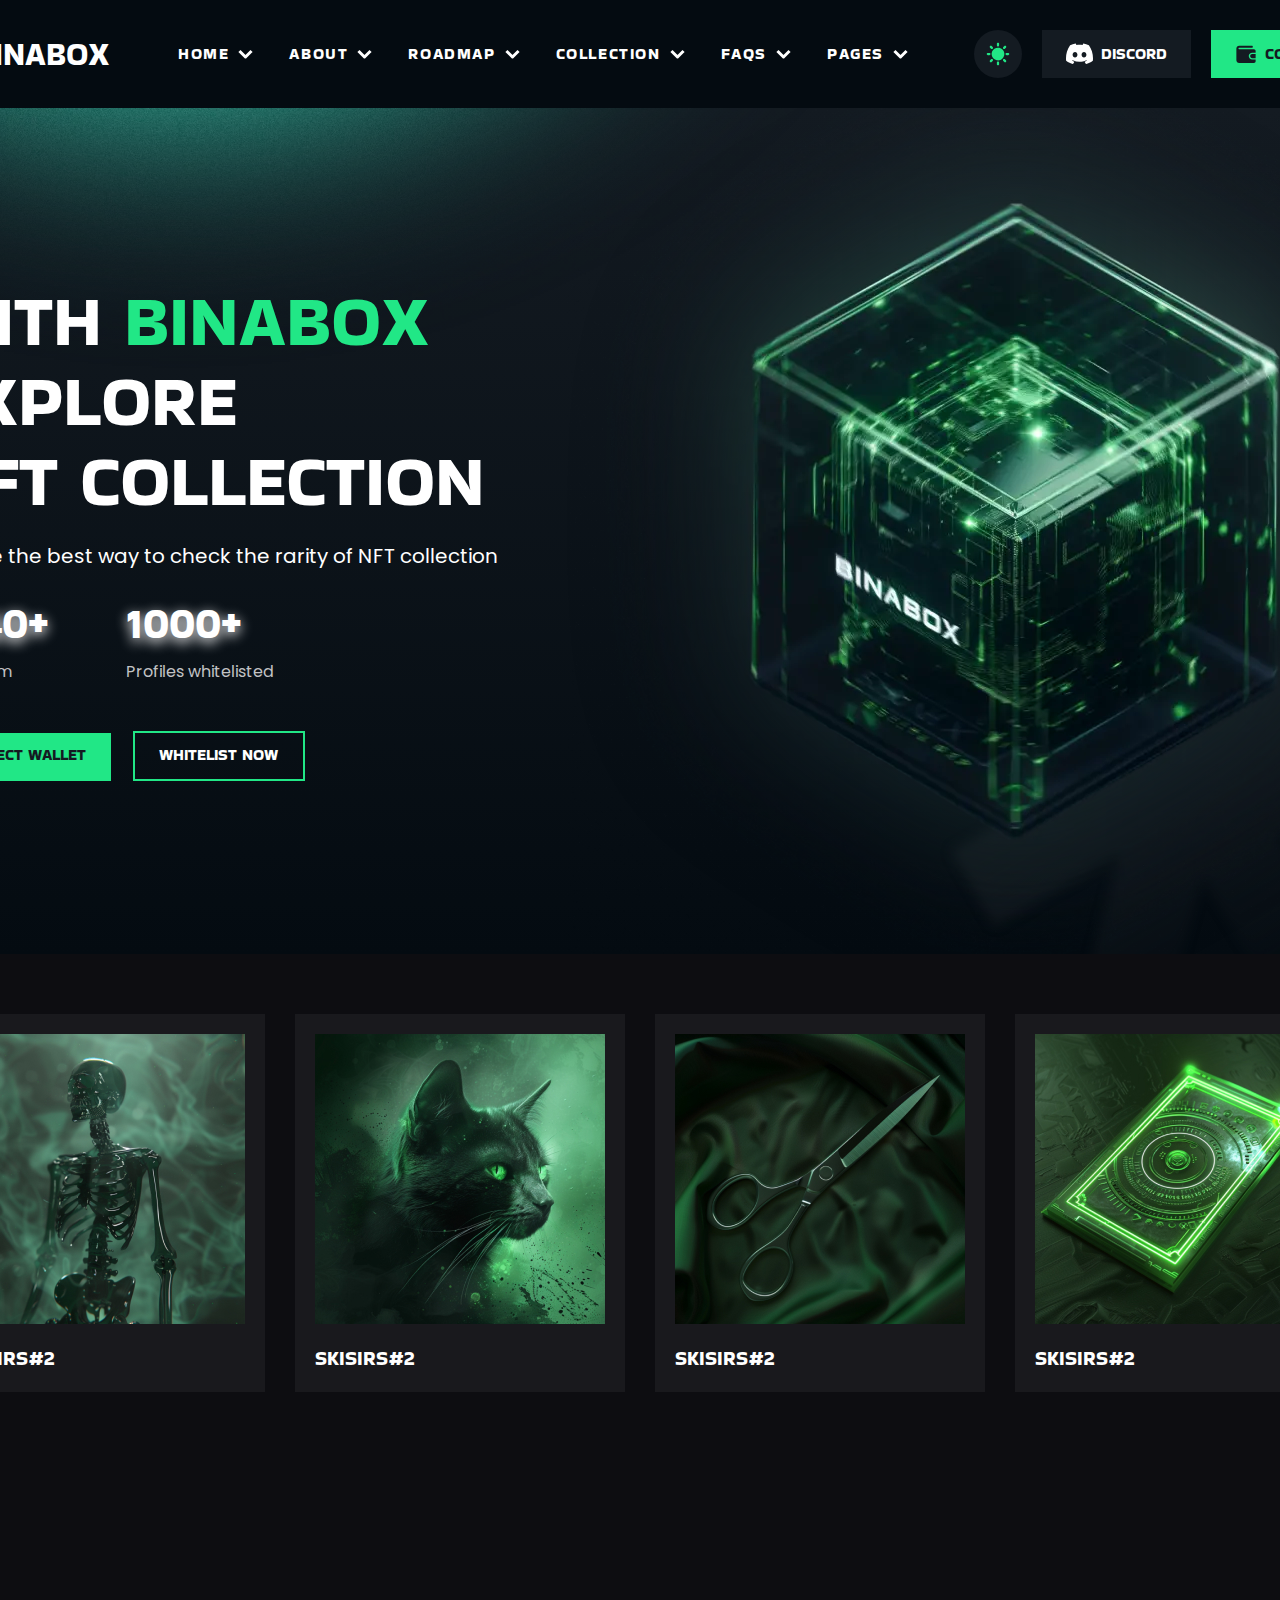
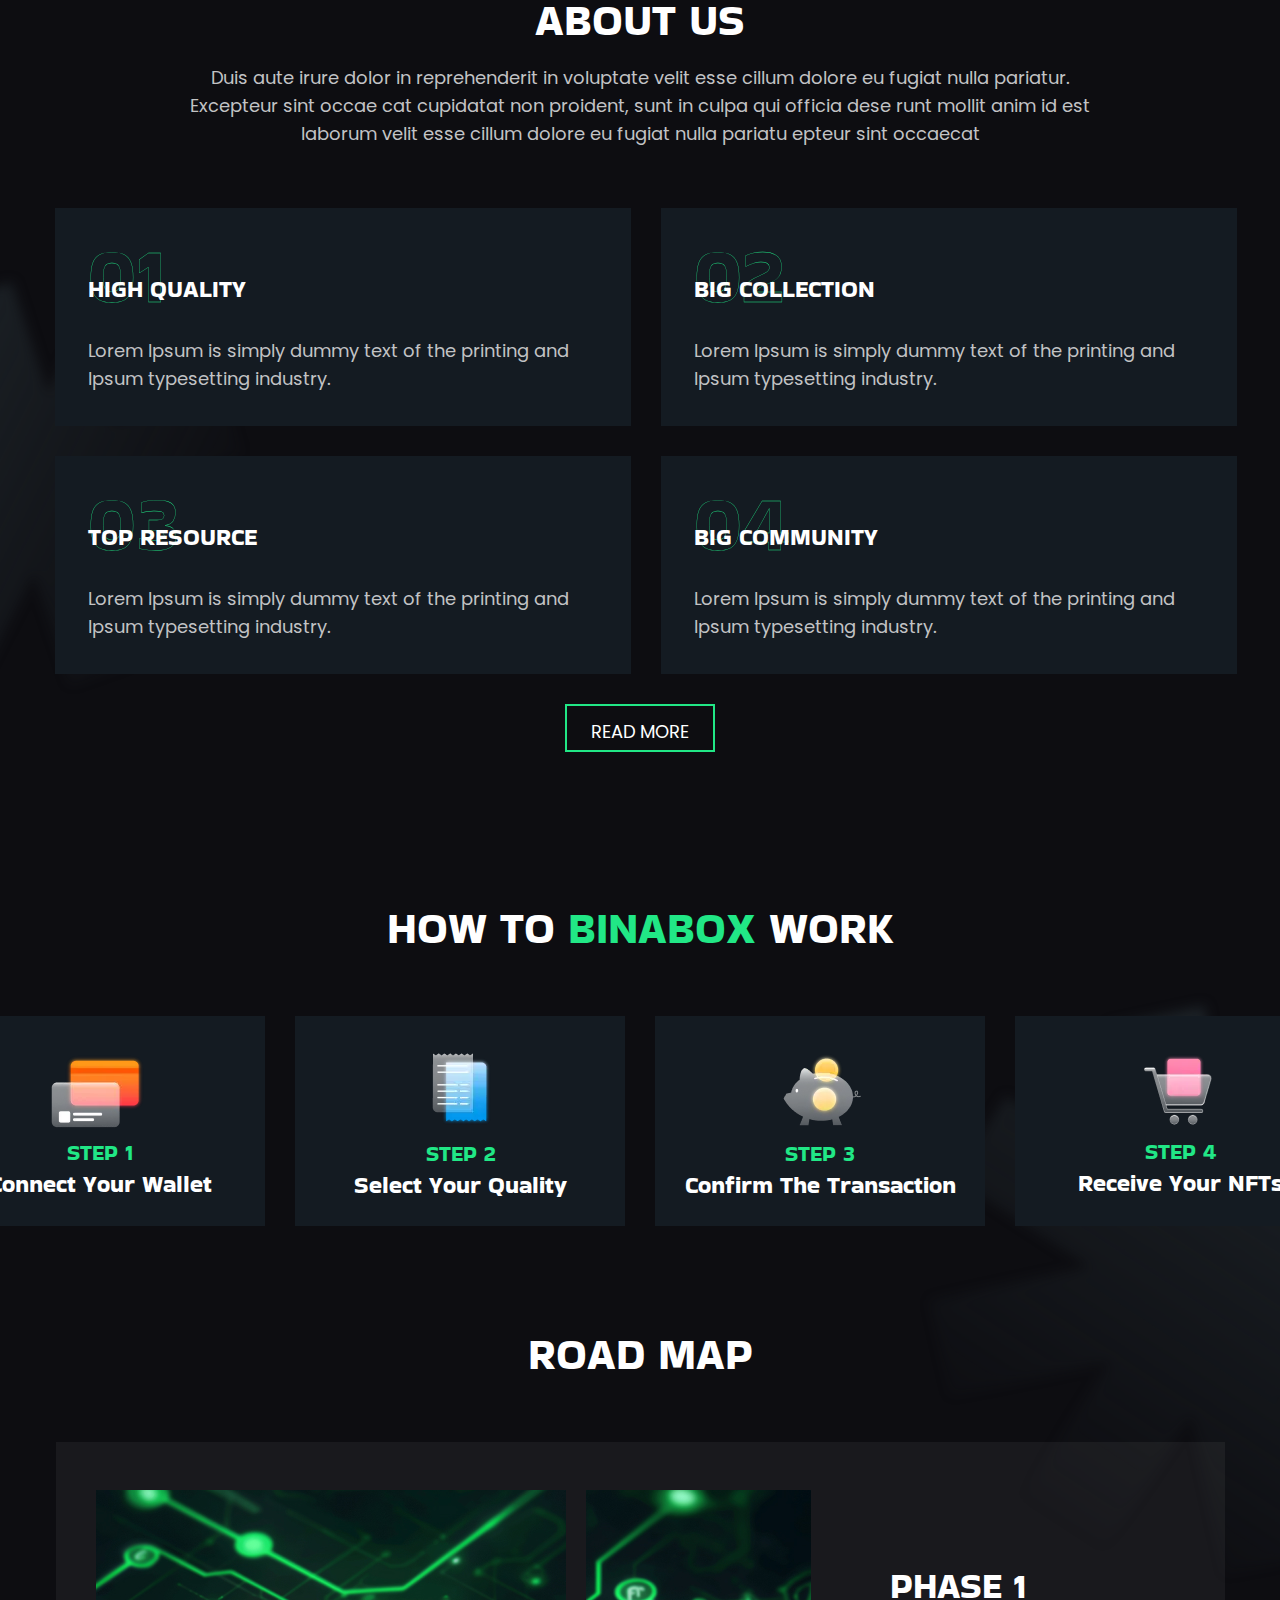
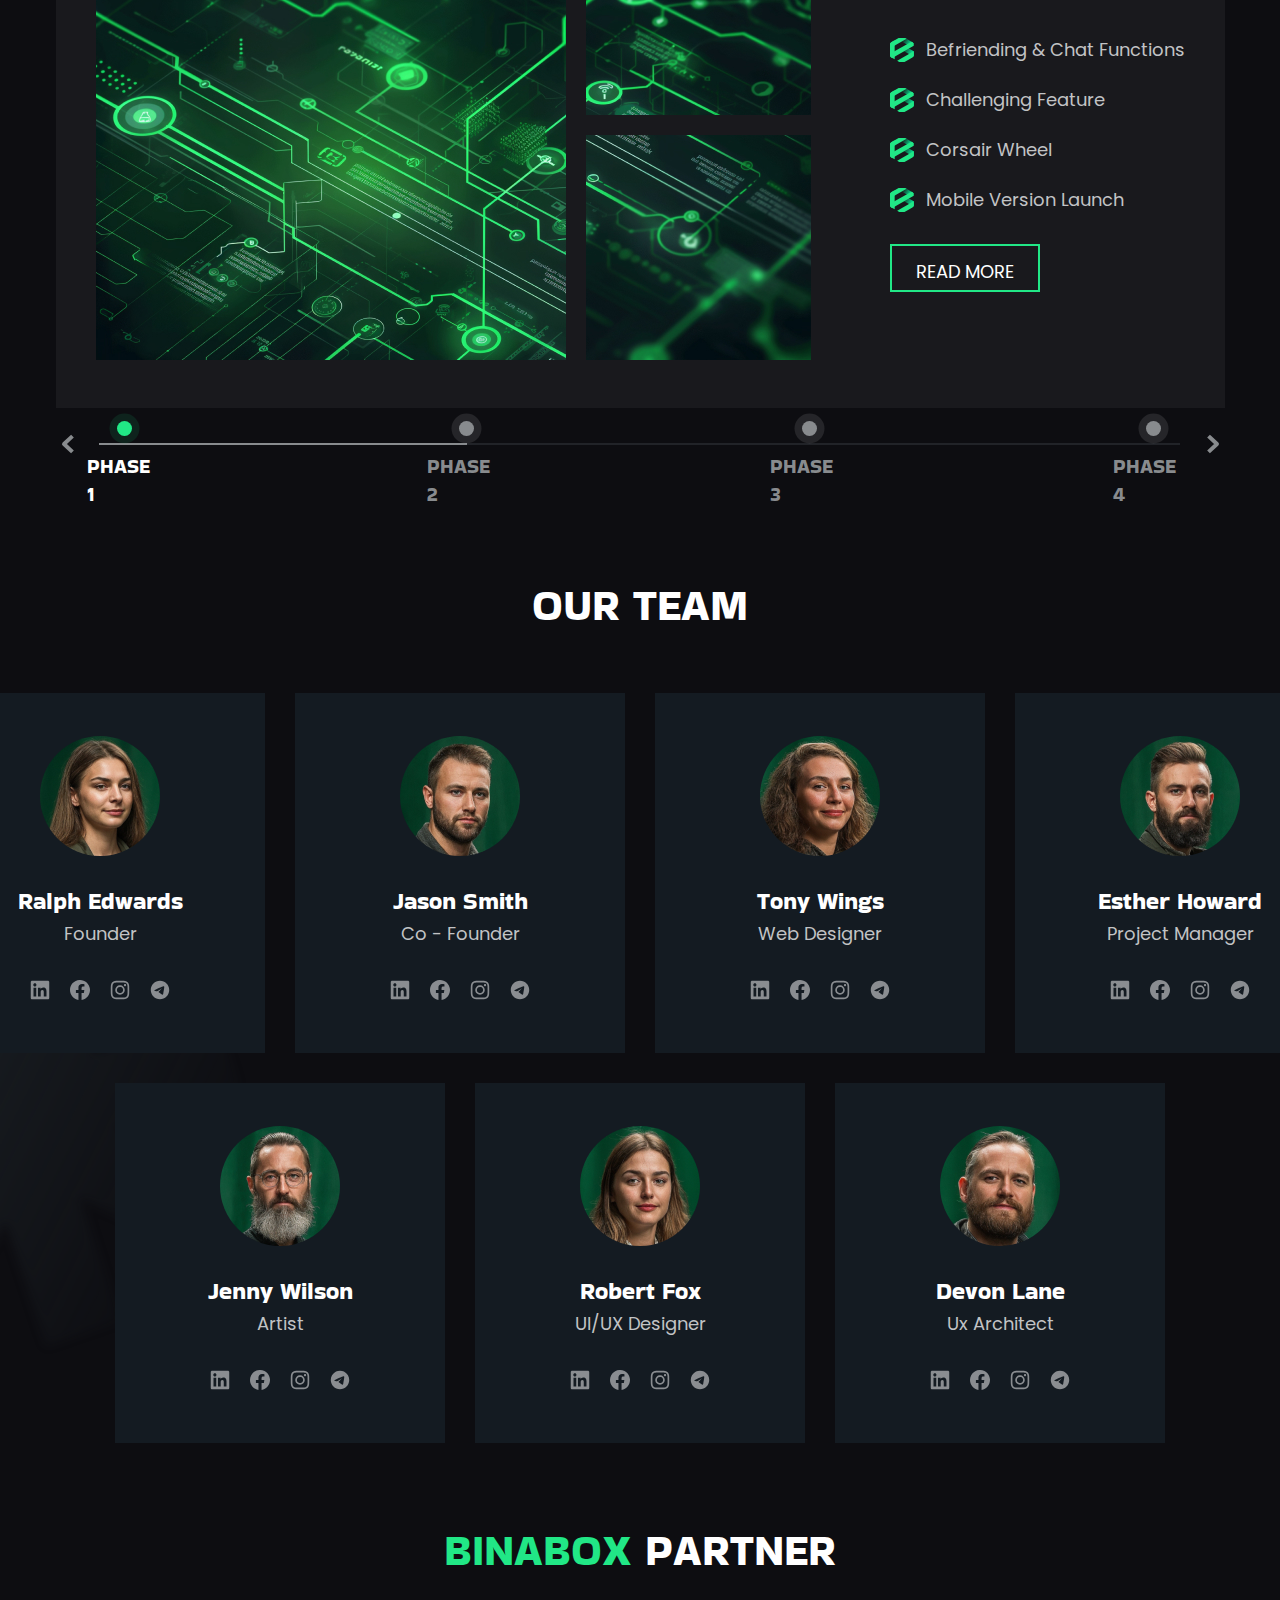
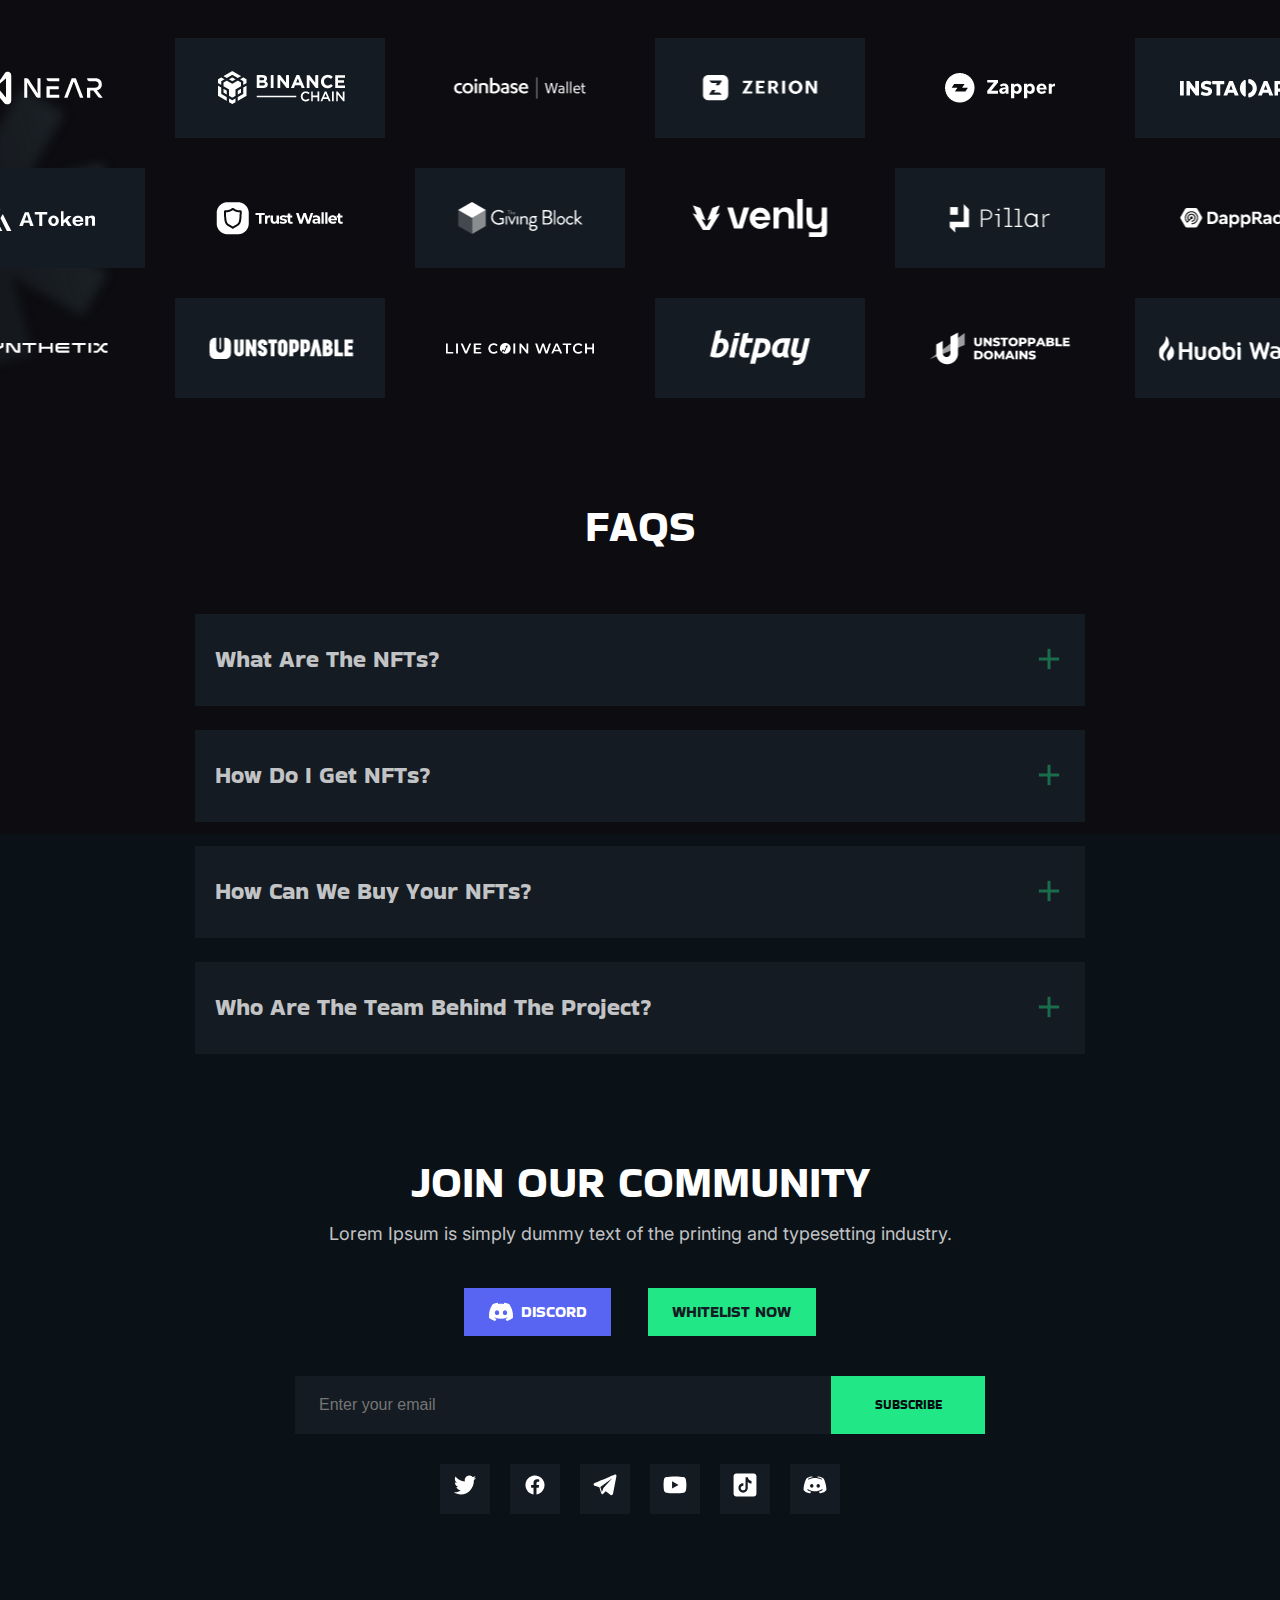
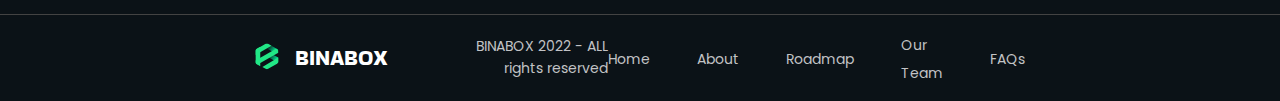
==== commit 95e6cbb7: "Changed/Fixed styles" ====
--- a/index.html
+++ b/index.html
@@ -296,90 +296,93 @@
           </article>
         </section>
         <section class="road-map-container">
-          <h2 class="road-map-heading">ROAD MAP</h2>
-          <div class="road-map-details-container">
-            <figure class="road-map-imgs">
-              <img
-                src="./imgs/roadmap-1.webp"
-                alt="descriptive alt goes here"
-              />
-              <div class="road-map-inner-imgs">
+          <div class="road-map-inner-container">
+
+            <h2 class="road-map-heading">ROAD MAP</h2>
+            <div class="road-map-details-container">
+              <figure class="road-map-imgs">
                 <img
-                  src="./imgs/roadmap-2.webp"
+                  src="./imgs/roadmap-1.webp"
                   alt="descriptive alt goes here"
                 />
-                <img
-                  src="./imgs/roadmap-3.webp"
-                  alt="descriptive alt goes here"
-                />
-              </div>
-            </figure>
-            <section class="road-map-stage-info">
-              <h3 class="road-map-details-heading">
-                PHASE <span class="road-map-phase-stage">1</span>
-              </h3>
-              <ul class="road-map-details">
-                <li class="road-map-details-item">
-                  <img src="./imgs/road-map-logo.svg" alt="" />
-                  <p class="road-map-text">Befriending & Chat Functions</p>
+                <div class="road-map-inner-imgs">
+                  <img
+                    src="./imgs/roadmap-2.webp"
+                    alt="descriptive alt goes here"
+                  />
+                  <img
+                    src="./imgs/roadmap-3.webp"
+                    alt="descriptive alt goes here"
+                  />
+                </div>
+              </figure>
+              <section class="road-map-stage-info">
+                <h3 class="road-map-details-heading">
+                  PHASE <span class="road-map-phase-stage">1</span>
+                </h3>
+                <ul class="road-map-details">
+                  <li class="road-map-details-item">
+                    <img src="./imgs/road-map-logo.svg" alt="" />
+                    <p class="road-map-text">Befriending & Chat Functions</p>
+                  </li>
+                  <li class="road-map-details-item">
+                    <img src="./imgs/road-map-logo.svg" alt="" />
+                    <p class="road-map-text">Challenging Feature</p>
+                  </li>
+                  <li class="road-map-details-item">
+                    <img src="./imgs/road-map-logo.svg" alt="" />
+                    <p class="road-map-text">Corsair Wheel</p>
+                  </li>
+                  <li class="road-map-details-item">
+                    <img src="./imgs/road-map-logo.svg" alt="" />
+                    <p class="road-map-text">Mobile Version Launch</p>
+                  </li>
+                </ul>
+                <a href="#" class="read-more-btn">READ MORE</a>
+              </section>
+            </div>
+            <div
+              class="phase-slider-container"
+            >
+              <button
+                id="back-arrow-btn"
+                class="back-arrow-btn"
+                aria-label="Back Arrow"
+              >
+                <svg width="24" height="24">
+                  <use href="./sprites/sprites.svg#arrow-left-1"></use>
+                </svg>
+              </button>
+  
+              <ol id="phase-line" class="phase-line">
+                <li class="phase-stage">
+                  <div class="phase-ellipse"></div>
+                  <p class="phase-stage-text">PHASE 1</p>
                 </li>
-                <li class="road-map-details-item">
-                  <img src="./imgs/road-map-logo.svg" alt="" />
-                  <p class="road-map-text">Challenging Feature</p>
+                <li class="phase-stage">
+                  <div class="phase-ellipse"></div>
+                  <p class="phase-stage-text">PHASE 2</p>
                 </li>
-                <li class="road-map-details-item">
-                  <img src="./imgs/road-map-logo.svg" alt="" />
-                  <p class="road-map-text">Corsair Wheel</p>
+                <li class="phase-stage">
+                  <div class="phase-ellipse"></div>
+                  <p class="phase-stage-text">PHASE 3</p>
                 </li>
-                <li class="road-map-details-item">
-                  <img src="./imgs/road-map-logo.svg" alt="" />
-                  <p class="road-map-text">Mobile Version Launch</p>
+                <li class="phase-stage">
+                  <div class="phase-ellipse"></div>
+                  <p class="phase-stage-text">PHASE 4</p>
                 </li>
-              </ul>
-              <a href="#" class="read-more-btn">READ MORE</a>
-            </section>
-          </div>
-          <div
-            class="phase-slider-container"
-          >
-            <button
-              id="back-arrow-btn"
-              class="back-arrow-btn"
-              aria-label="Back Arrow"
-            >
-              <svg width="24" height="24">
-                <use href="./sprites/sprites.svg#arrow-left-1"></use>
-              </svg>
-            </button>
-
-            <ol id="phase-line" class="phase-line">
-              <li class="phase-stage">
-                <div class="phase-ellipse"></div>
-                <p class="phase-stage-text">PHASE 1</p>
-              </li>
-              <li class="phase-stage">
-                <div class="phase-ellipse"></div>
-                <p class="phase-stage-text">PHASE 2</p>
-              </li>
-              <li class="phase-stage">
-                <div class="phase-ellipse"></div>
-                <p class="phase-stage-text">PHASE 3</p>
-              </li>
-              <li class="phase-stage">
-                <div class="phase-ellipse"></div>
-                <p class="phase-stage-text">PHASE 4</p>
-              </li>
-            </ol>
-
-            <button
-              id="forward-arrow-btn"
-              class="forward-arrow-btn"
-              aria-label="Forward Arrow"
-            >
-              <svg width="24" height="24">
-                <use href="./sprites/sprites.svg#arrow-right-1"></use>
-              </svg>
-            </button>
+              </ol>
+  
+              <button
+                id="forward-arrow-btn"
+                class="forward-arrow-btn"
+                aria-label="Forward Arrow"
+              >
+                <svg width="24" height="24">
+                  <use href="./sprites/sprites.svg#arrow-right-1"></use>
+                </svg>
+              </button>
+            </div>
           </div>
         </section>
       </div>
--- a/css/style.css
+++ b/css/style.css
@@ -1,6 +1,4 @@
-/* All the positioning was done in another branch that needed to be merged. This one is for review and changes */
 :root {
-  /* Color Variables */
   --back-black-1: #0d0d11;
   --back-black-2: #0b1217;
   --back-gray-1: #141b22;
@@ -13,27 +11,19 @@
   --text-gray-3: #141b22;
   --text-gray-4: #1e2832;
   --text-black-1: #040b11;
-
-  /* Primary Colors */
   --primary-green: #21e786;
   --primary-violet: #5865f2;
   --primary-black: #141b22;
-
-  /* Gradients */
   --gradient-default: linear-gradient(270deg, #2333de 0%, #0abe66 100%);
   --gradient-gray: linear-gradient(180deg, #ffffff 0%, #ffffffe0 100%);
   --gradient-green: linear-gradient(45deg, #21e786 0%, #21e786 100%);
   --gradient-black: linear-gradient(315deg, #040b11 52%, #040b11 73%);
   --gradient-hero: linear-gradient(180deg, #141b22 0%, #040b11 100%);
-
-  /* Transparent Colors */
   --transparent-green: #21e7861a;
   --transparent-gray-1: #ffffff1a;
   --transparent-gray-2: #ffffff0d;
   --transparent-gray-3: #41454a66;
   --transparent-gray-4: #c2c3c426;
-
-  /* Font Variables */
   --font-bakbak: "Bakbak One", Arial, sans-serif;
   --font-poppins: "Poppins", Arial, sans-serif;
 }
@@ -58,31 +48,7 @@
 .bakbak-one,
 h1,
 h2,
-h3,
-.countdown-time,
-.countdown-heading,
-.time-tag,
-.product-price,
-.connect-btn,
-.discord-btn,
-.nav-item-link,
-.nav-logo,
-.footer-logo-container,
-.connect-wallet-btn,
-.main-whitelist-btn,
-.nft-card-link,
-.about-card-num,
-.phase-stage-text,
-.faqs-query,
-.community-whitelist-btn,
-.community-discord-btn,
-.banner-link,
-.filter-query,
-.def-description,
-.product-buy-btn,
-.discord-link,
-.twitter-link,
-.card-link {
+h3 {
   font-family: var(--font-bakbak);
   font-weight: 400;
 }
@@ -105,7 +71,6 @@
   border-image-slice: 1;
   transition: border-image-source 0.5s ease-in-out;
 }
-
 .glow-container::before,
 .glow-container::after {
   content: "";
@@ -121,7 +86,6 @@
   border-image-slice: 1;
   transition: border-image 0.5s ease-in-out;
 }
-
 .glow-container:hover {
   border-image-source: linear-gradient(
     155deg,
@@ -131,7 +95,6 @@
     var(--text-green) 100%
   );
 }
-
 .glow-container:hover::before,
 .glow-container:hover::after {
   border-image: linear-gradient(
@@ -142,7 +105,6 @@
     var(--text-green) 100%
   );
 }
-
 .profile-card.glow-container {
   border-image-source: linear-gradient(
     125deg,
@@ -150,7 +112,6 @@
     transparent 100%
   );
 }
-
 .profile-card.glow-container:hover {
   border-image-source: linear-gradient(
     125deg,
@@ -160,12 +121,10 @@
     var(--text-green) 100%
   );
 }
-
 .profile-card.glow-container::before,
 .profile-card.glow-container::after {
   border-image: linear-gradient(125deg, transparent 0%, transparent 100%);
 }
-
 .profile-card.glow-container:hover::before,
 .profile-card.glow-container:hover::after {
   border-image: linear-gradient(
@@ -196,6 +155,7 @@
   gap: 4px;
 }
 .navbar .nav-item-link {
+  font-family: var(--font-bakbak);
   font-size: 16px;
   color: var(--text-white);
   text-decoration: none;
@@ -206,19 +166,15 @@
   width: 24px;
   height: 24px;
 }
-.nav-item:nth-child(4)::after {
-  content: "";
-  display: none;
-}
 .nav-logo {
+  font-family: var(--font-bakbak);
   color: var(--text-white);
   display: flex;
   justify-content: center;
   align-items: center;
   gap: 16px;
   font-size: 32px;
-
-  line-height: 42px;
+  line-height: 1.3125;
 }
 .header-btn {
   display: flex;
@@ -228,12 +184,12 @@
   height: 48px;
   gap: 20px;
   font-size: 16px;
-
-  line-height: 24px;
+  line-height: 1.5;
 }
 .is-theme,
 .discord-btn,
 .connect-btn {
+  font-family: var(--font-bakbak);
   display: flex;
   justify-content: center;
   align-items: center;
@@ -272,7 +228,6 @@
   background-position: 100% 43.5%;
 }
 .main-container {
-  height: 846px;
   color: var(--text-white);
   background-image: url("../imgs/hero-section-glow.webp"),
     url("../imgs/background-hero-star.svg"), var(--gradient-hero);
@@ -287,51 +242,46 @@
 }
 .main-inner-container {
   width: max-content;
-  height: 500px;
   position: relative;
-  left: 154px;
+  left: 150px;
 }
 .main-text-container {
   gap: 20px;
 }
 .main-heading {
   width: 750px;
-  height: 240px;
   font-size: 72px;
-
-  color: var(--text-white);
-  line-height: 80px;
+  line-height: 1.1111;
+  color: var(--text-white);
   gap: 20px;
 }
 .main-text {
   font-size: 20px;
-  line-height: 30px;
+  line-height: 1.5;
   margin-top: 20px;
 }
 .main-info-container {
   margin-top: 24px;
   display: grid;
   gap: 48px;
-  width: 373px;
+  max-width: 373px;
 }
 .main-info-text {
   display: flex;
   width: 345px;
-  height: 90px;
   gap: 79px;
 }
 .total-item-num {
   width: 117px;
-  height: 56px;
+
   font-size: 44px;
-  line-height: 56px;
+  line-height: 1.2727;
   color: var(--text-white);
   text-shadow: 0px 4px 13px var(--text-white);
 }
 .item-num-subheading {
   font-size: 16px;
-
-  line-height: 26px;
+  line-height: 1.625;
   color: var(--text-gray-1);
 }
 .main-total-item,
@@ -341,16 +291,15 @@
 }
 .profiles-whitelist-num {
   width: 117px;
-  height: 56px;
+
   font-size: 44px;
-  line-height: 56px;
+  line-height: 1.2727;
   color: var(--text-white);
   text-shadow: 0px 4px 13px var(--text-white);
 }
 .profiles-whitelist-subheading {
   font-size: 16px;
-
-  line-height: 26px;
+  line-height: 1.2727;
   color: var(--text-gray-1);
 }
 .main-container-btn {
@@ -358,23 +307,24 @@
   gap: 24px;
 }
 .connect-wallet-btn {
+  font-family: var(--font-bakbak);
   width: 181px;
   height: 48px;
-  padding: 12px 24px 12px 24px;
+  padding: 12px 24px;
   gap: 8px;
   font-size: 16px;
-
-  line-height: 24px;
+  line-height: 1.2727;
   background-color: var(--text-green);
   color: var(--text-gray-3);
 }
 .main-whitelist-btn {
+  font-family: var(--font-bakbak);
   outline: 2px solid var(--text-green);
   width: 168px;
   height: 46px;
-  padding: 12px 24px 12px 24px;
-  font-size: 16px;
-  line-height: 24px;
+  padding: 12px 24px;
+  font-size: 16px;
+  line-height: 1.2727;
   color: var(--text-white);
 }
 .nft-card-container {
@@ -394,10 +344,9 @@
 .nft-card {
   background-color: var(--transparent-gray-2);
   width: 330px;
-  height: 378px;
 }
 .nft-content-container {
-  padding: 20px 0 0 0;
+  padding: 20px 0;
   display: flex;
   flex-direction: column;
   justify-content: flex-start;
@@ -405,16 +354,16 @@
   gap: 20px;
 }
 .nft-card .nft-card-link {
+  font-family: var(--font-bakbak);
   width: 290px;
   font-size: 20px;
-  line-height: 28px;
+  line-height: 1.4;
   color: var(--text-white);
 }
 .about-container {
   background-image: url("../imgs/about-back-star.svg");
   background-position: bottom left;
   background-repeat: no-repeat;
-
   display: flex;
   flex-direction: column;
   justify-content: center;
@@ -422,7 +371,6 @@
 }
 .about-content-container {
   width: 1410px;
-  height: 772px;
   display: grid;
   place-items: center;
   display: flex;
@@ -434,20 +382,17 @@
 .about-text-container {
   margin-top: 100px;
   text-align: center;
-  width: 930px;
-  height: 156px;
+  max-width: 930px;
   display: grid;
   gap: 16px;
 }
 .about-heading {
   font-size: 44px;
-
-  line-height: 56px;
+  line-height: 1.2727;
 }
 .about-text {
   font-size: 18px;
-
-  line-height: 28px;
+  line-height: 1.5556;
   text-align: center;
   color: var(--text-gray-1);
 }
@@ -457,15 +402,12 @@
   display: grid;
   grid-template-columns: repeat(2, 1fr);
   grid-template-rows: repeat(2, 1fr);
-  width: 1170px;
-  height: 478px;
+  max-width: 1170px;
   gap: 30px;
   position: relative;
 }
 .about-card-item {
   background-color: var(--text-gray-3);
-  width: 570px;
-  height: 224px;
   display: grid;
   padding: 30px;
   display: flex;
@@ -474,13 +416,13 @@
 }
 .about-card-heading-container {
   position: relative;
-
   height: 66px;
   display: flex;
   flex-direction: column;
   justify-content: flex-end;
 }
 .about-card-num {
+  font-family: var(--font-bakbak);
   font-size: 80px;
   position: absolute;
   stroke: var(--text-green);
@@ -489,22 +431,20 @@
 }
 .about-card-item .about-card-heading {
   font-size: 24px;
-  font-weight: 400;
   z-index: 1;
 }
 .about-card-item .about-card-text {
   margin-top: 30px;
   width: 510px;
-  height: 56px;
-  font-weight: 400;
+
   font-size: 18px;
-  line-height: 28px;
+  line-height: 1.5556;
   color: var(--text-gray-1);
 }
 .read-more-btn {
   color: var(--text-white);
   height: 48px;
-  padding: 12px 24px 12px 24px;
+  padding: 12px 24px;
   border: 2px solid var(--text-green);
   margin-top: 30px;
 }
@@ -517,8 +457,7 @@
 }
 .how-to-heading {
   font-size: 44px;
-  font-weight: 400;
-  line-height: 56px;
+  line-height: 1.2727;
   text-align: center;
   color: var(--text-white);
 }
@@ -538,13 +477,12 @@
 }
 .how-to-card-steps {
   font-size: 22px;
-  font-weight: 400;
-  line-height: 30px;
+  line-height: 1.3636;
   text-align: center;
 }
 .how-to-card-text {
   font-size: 24px;
-  line-height: 32px;
+  line-height: 1.3333;
   text-align: center;
   color: var(--text-white);
 }
@@ -557,19 +495,21 @@
 }
 .road-map-heading {
   font-size: 44px;
-  font-weight: 400;
-  line-height: 56px;
+  line-height: 1.2727;
   text-align: center;
   color: var(--text-white);
 }
 .road-map-details-container {
   margin-top: 60px;
-  width: 1410px;
+  max-width: 1410px;
   height: 566px;
   background-color: var(--transparent-gray-2);
   display: flex;
   align-items: center;
   padding: 40px;
+}
+.road-map-inner-container {
+  max-width: 1407px;
 }
 .road-map-imgs {
   display: flex;
@@ -584,11 +524,9 @@
 }
 .road-map-stage-info {
   margin-left: 79px;
-  height: 310px;
 }
 .road-map-details-heading {
   font-size: 36px;
-  font-weight: 400;
   color: var(--text-white);
 }
 .road-map-details {
@@ -607,13 +545,10 @@
 .road-map-stage-info .read-more-btn {
   display: block;
   width: max-content;
-  height: 48px;
   margin-top: 30px;
 }
 .phase-slider-container {
   display: flex;
-  width: 1407px;
-  height: 66px;
   margin-top: 24px;
   justify-content: space-between;
   position: relative;
@@ -631,7 +566,7 @@
   display: flex;
   justify-content: center;
   align-items: center;
-  width: 1107px;
+  max-width: 1107px;
   height: 66px;
   gap: 264px;
   position: relative;
@@ -652,8 +587,9 @@
   gap: 16px;
 }
 .phase-stage .phase-stage-text {
+  font-family: var(--font-bakbak);
   font-size: 20px;
-  line-height: 28px;
+  line-height: 1.4;
   color: var(--text-gray-2);
 }
 .phase-slider-container::before {
@@ -661,13 +597,13 @@
   position: absolute;
   top: 12px;
   left: 0;
-  width: 1317px;
+  width: 92.5%;
   margin: 0 43px;
   height: 2px;
   background-image: linear-gradient(
     to right,
-    var(--text-gray-2) 150px,
-    transparent 150px
+    var(--text-gray-2) 34%,
+    transparent 34%
   );
   background-color: var(--transparent-gray-3);
   transform: translateY(-50%);
@@ -692,8 +628,7 @@
 }
 .team-heading {
   font-size: 44px;
-  font-weight: 400;
-  line-height: 56px;
+  line-height: 1.27;
   text-align: center;
   color: var(--text-white);
 }
@@ -722,7 +657,6 @@
 }
 .profile-card {
   width: 330px;
-  height: 339px;
   background-color: var(--text-gray-3);
   display: flex;
   flex-direction: column;
@@ -742,14 +676,13 @@
 }
 .profile-name {
   font-size: 24px;
-  font-weight: 400;
-  line-height: 30px;
+  line-height: 1.25;
   text-align: center;
   color: var(--text-white);
 }
 .profile-position {
   font-size: 18px;
-  line-height: 28px;
+  line-height: 1.56;
   text-align: center;
   color: var(--text-gray-1);
 }
@@ -769,18 +702,17 @@
 }
 .partner-heading {
   font-size: 44px;
-  font-weight: 400;
-  line-height: 56px;
+  line-height: 1.27;
   text-align: center;
   color: var(--text-white);
 }
 .partner-logos {
-  width: 1410px;
-  height: 360px;
+  max-width: 1410px;
   display: grid;
   grid-template-columns: repeat(6, 1fr);
   grid-template-rows: repeat(3, 1fr);
   margin-top: 60px;
+  gap: 30px;
 }
 .partner-item {
   display: grid;
@@ -806,29 +738,27 @@
 }
 .faqs-heading {
   font-size: 44px;
-  line-height: 56px;
+  line-height: 1.27;
   text-align: center;
 }
 .faqs-content {
   margin-top: 60px;
   display: grid;
   gap: 24px;
+  width: 100%;
   background-image: linear-gradient(transparent 50%, var(--back-black-2) 50%);
-
-  display: flex;
-  flex-direction: column;
-  justify-content: center;
-  align-items: center;
 }
 .faqs-details {
+  margin: 0 auto;
+  width: 890px;
   min-height: 92px;
   padding: 30px 20px;
   background-color: var(--text-gray-3);
 }
 .faqs-query {
-  width: 890px;
+  font-family: var(--font-bakbak);
   font-size: 24px;
-  line-height: 30px;
+  line-height: 1.25;
   color: var(--text-gray-1);
   background-image: url("../imgs/plus.svg");
   background-repeat: no-repeat;
@@ -838,11 +768,9 @@
 }
 .faqs-text {
   margin-top: 16px;
-  width: 890px;
-  height: 56px;
+
   font-size: 18px;
-  font-weight: 400;
-  line-height: 28px;
+  line-height: 1.56;
   color: var(--text-gray-1);
 }
 .faqs-details[open] .faqs-query {
@@ -864,16 +792,14 @@
 }
 .community-heading {
   font-size: 44px;
-  font-weight: 400;
-  line-height: 56px;
+  line-height: 1.27;
   text-align: center;
   color: var(--text-white);
 }
 .community-subheading {
   font-family: "Inter", Arial, sans-serif;
   font-size: 18px;
-  font-weight: 400;
-  line-height: 28px;
+  line-height: 1.56;
   text-align: center;
   color: var(--text-gray-1);
   margin-top: 10px;
@@ -884,24 +810,26 @@
   width: 352px;
   height: 48px;
   font-size: 16px;
-  line-height: 24px;
+  line-height: 1.5;
   margin: 40px 0px;
 }
 .community-discord-btn {
+  font-family: var(--font-bakbak);
   display: flex;
   justify-content: center;
   align-items: center;
   width: 147px;
   height: 48px;
-  padding: 12px 24px 12px 24px;
+  padding: 12px 24px;
   gap: 8px;
   background-color: var(--primary-violet);
   color: var(--text-white);
 }
 .community-whitelist-btn {
+  font-family: var(--font-bakbak);
   width: 168px;
   height: 48px;
-  padding: 12px 24px 12px 24px;
+  padding: 12px 24px;
   gap: 8px;
   background-color: var(--text-green);
   color: var(--text-gray-3);
@@ -913,25 +841,25 @@
 .home-page .subscribe-input {
   border: 0;
   width: 536px;
-  height: 56px;
-  font-size: 16px;
-  line-height: 26px;
+
+  font-size: 16px;
+  line-height: 1.625;
   color: var(--text-gray-1);
   background-color: var(--text-gray-3);
   padding: 16px 24px;
 }
 .home-page .subscribe-btn {
+  font-family: var(--font-bakbak);
   border: 0;
   width: 154px;
-  height: 56px;
-  padding: 12px 24px 12px 24px;
+
+  padding: 12px 24px;
   background-color: var(--primary-green);
   color: var(--text-black-1);
 }
 .community-social-list {
   display: flex;
   list-style-type: none;
-  width: 400px;
   height: 50px;
   gap: 20px;
 }
@@ -945,45 +873,44 @@
 }
 .page-footer {
   background-color: var(--back-black-2);
-
-  height: 60px;
   border-top: 1px solid #434343;
   display: flex;
   align-items: center;
   justify-content: space-between;
-  padding: 15px 255px 15px 255px;
+  padding: 15px 255px;
 }
 .footer-left {
   display: flex;
   align-items: center;
 }
 .footer-logo-container {
+  font-family: var(--font-bakbak);
   display: flex;
   align-content: center;
   width: 134px;
-  height: 30px;
   gap: 16px;
   font-size: 22px;
-  font-weight: 400;
-  line-height: 30px;
+  line-height: 1.36;
   color: var(--text-white);
   margin-right: 60px;
 }
 .footer-copyright {
   font-size: 14px;
-  line-height: 22px;
+  line-height: 1.57;
   text-align: right;
   color: var(--text-gray-1);
 }
 .footer-navbar {
   list-style-type: none;
   display: flex;
-  height: 22px;
   gap: 47px;
+}
+.home-page .footer-navbar {
+  align-items: center;
 }
 .footer-nav-item .footer-nav-item-link {
   font-size: 14px;
-  line-height: 22px;
+  line-height: 1.57;
   text-align: right;
   color: var(--text-gray-1);
 }
@@ -996,13 +923,12 @@
 }
 .banner-text-container {
   width: max-content;
-  height: 88px;
   gap: 12px;
 }
 .banner-heading {
   color: var(--text-white);
   font-size: 44px;
-  line-height: 56px;
+  line-height: 1.27;
   margin: 0 0 12px 0;
 }
 .banner-list {
@@ -1012,8 +938,9 @@
   align-items: center;
 }
 .banner-item .banner-link {
+  font-family: var(--font-bakbak);
   font-size: 14px;
-  line-height: 20px;
+  line-height: 1.43;
   color: var(--text-gray-2);
 }
 .banner-item:nth-child(2) .banner-link {
@@ -1037,8 +964,6 @@
   padding-bottom: 204px;
 }
 .filter-options-container {
-  width: 280px;
-  height: 970px;
   display: flex;
   flex-direction: column;
   gap: 10px;
@@ -1050,16 +975,16 @@
   gap: 151px;
 }
 .filter-query {
+  font-family: var(--font-bakbak);
   font-size: 20px;
-  line-height: 28px;
+  line-height: 1.4;
   color: var(--text-white);
   background-image: url("../imgs/plus.svg");
   background-repeat: no-repeat;
   background-position: 95%;
   background-size: 24px;
   list-style-type: none;
-  padding: 16px 12px 16px 12px;
-
+  padding: 16px 12px;
   cursor: pointer;
 }
 .filter-category[open] .filter-query {
@@ -1074,11 +999,11 @@
   list-style-type: none;
   display: grid;
   gap: 6px;
-  padding: 20px 23px 20px 23px;
+  padding: 20px 23px;
 }
 .filter-type-item {
   font-size: 14px;
-  line-height: 22px;
+  line-height: 1.57;
   color: var(--text-gray-1);
 }
 .filter-checkbox {
@@ -1120,23 +1045,22 @@
 }
 .catalog-header {
   width: 1050px;
-  height: 56px;
+
   display: flex;
   justify-content: space-between;
 }
 .catalog-header .catalog-heading {
   color: var(--text-white);
   font-size: 44px;
-  font-weight: 400;
-  line-height: 56px;
+  line-height: 1.27;
 }
 .catalog-search {
   width: 280px;
   height: 48px;
   border: 0;
   padding: 0 40px 0 10px;
-  line-height: 26px;
   color: var(--text-gray-2);
+  line-height: 1.625;
   font-size: 16px;
   background: url("../imgs/search-2.svg") no-repeat right center;
   background-color: var(--text-gray-3);
@@ -1148,9 +1072,7 @@
   color: var(--text-gray-2);
 }
 .current-filters {
-  width: 1050px;
-  height: 68px;
-  padding: 12px 20px 12px 20px;
+  padding: 12px 20px;
   gap: 12px;
   display: flex;
   background-color: var(--back-gray-1);
@@ -1162,7 +1084,6 @@
   list-style-type: none;
 }
 .filter-item {
-  height: 44px;
   gap: 10px;
   border: 1px solid #41454a;
   padding: 9px 13px 9px 20px;
@@ -1172,7 +1093,7 @@
 }
 .filter-name {
   font-size: 16px;
-  line-height: 26px;
+  line-height: 1.625;
   color: #f7f7f7;
 }
 .filter-btn {
@@ -1185,7 +1106,7 @@
 }
 .clear-filters {
   font-size: 14px;
-  line-height: 22px;
+  line-height: 1.57;
   color: var(--primary-green);
   background-color: transparent;
   border: 0;
@@ -1195,8 +1116,6 @@
   margin-left: 80px;
 }
 .catalog-container {
-  width: 1050px;
-  height: 1194px;
   margin-top: 40px;
 }
 .catalog-container .catalog-items-list {
@@ -1208,20 +1127,18 @@
 }
 .catalog-container .catalog-item {
   background: var(--transparent-gray-2);
-  width: 330px;
-  height: 378px;
+  max-width: 330px;
 }
 .catalog-container .nft-card-link {
+  font-family: var(--font-bakbak);
   color: var(--text-white);
   width: 290px;
   font-size: 20px;
-  font-weight: 400;
-  line-height: 28px;
+  line-height: 1.4;
 }
 .catalog-page .page-footer {
   display: flex;
   flex-direction: column;
-
   height: 524px;
   background-color: var(--primary-black);
   border: 0;
@@ -1249,19 +1166,16 @@
   position: absolute;
   bottom: -10px;
   left: -10px;
-  width: 100px;
-  height: auto;
 }
 .catalog-page .community-header {
   font-size: 44px;
-  font-weight: 400;
-  line-height: 56px;
+  line-height: 1.27;
   text-align: center;
   color: var(--text-white);
 }
 .catalog-page .community-text {
   font-size: 18px;
-  line-height: 28px;
+  line-height: 1.56;
   text-align: center;
   color: var(--text-white);
 }
@@ -1278,7 +1192,6 @@
 }
 .catalog-page .footer-header {
   width: 324px;
-  height: 106px;
   display: flex;
   flex-direction: column;
   gap: 12px;
@@ -1287,7 +1200,7 @@
   display: flex;
   align-items: center;
   font-size: 30px;
-  line-height: 42px;
+  line-height: 1.4;
 }
 .catalog-page .footer-text {
   font-size: 16px;
@@ -1306,20 +1219,18 @@
 }
 .footer-navbar .footer-navbar-heading {
   font-size: 16px;
-  font-weight: 400;
-  line-height: 24px;
+  line-height: 1.5;
   color: var(--text-white);
 }
 .footer-navbar .footer-nav-link {
   font-size: 14px;
-  line-height: 22px;
+  line-height: 1.57;
   color: var(--text-gray-1);
 }
 .subscription-container {
   margin-left: 130px;
   display: flex;
   flex-direction: column;
-  height: 100px;
   gap: 20px;
 }
 .subscribe-btn-container {
@@ -1327,25 +1238,25 @@
 }
 .subscription-container h3 {
   font-size: 16px;
-  font-weight: 400;
-  line-height: 24px;
+  line-height: 1.5;
   color: var(--text-white);
 }
 .footer-subscribe-input {
   font-size: 16px;
-  line-height: 26px;
+  line-height: 1.625;
   width: 287px;
-  height: 56px;
-  padding: 14px 24px 14px 24px;
+
+  padding: 14px 24px;
   border: 0;
   background-color: var(--transparent-gray-4);
   color: var(--text-gray-1);
 }
 .footer-subscribe-btn {
+  font-family: var(--font-bakbak);
   display: block;
   width: 154px;
-  height: 56px;
-  padding: 12px 24px 12px 24px;
+
+  padding: 12px 24px;
   background-color: var(--primary-green);
   border: 0;
 }
@@ -1364,7 +1275,7 @@
 }
 .catalog-page .footer-copyright {
   font-size: 14px;
-  line-height: 22px;
+  line-height: 1.57;
 }
 .footer-bottom .social-list {
   list-style-type: none;
@@ -1375,14 +1286,13 @@
 }
 .footer-bottom .social-link {
   font-size: 14px;
-  line-height: 22px;
+  line-height: 1.57;
   text-align: right;
   color: var(--text-gray-1);
 }
 .catalog-item-page .page-footer {
   display: flex;
   flex-direction: column;
-
   height: 524px;
   background-color: var(--primary-black);
   border: 0;
@@ -1411,18 +1321,16 @@
   bottom: -10px;
   left: -10px;
   width: 100px;
-  height: auto;
 }
 .catalog-item-page .community-header {
   font-size: 44px;
-  font-weight: 400;
-  line-height: 56px;
+  line-height: 1.27;
   text-align: center;
   color: var(--text-white);
 }
 .catalog-item-page .community-text {
   font-size: 18px;
-  line-height: 28px;
+  line-height: 1.56;
   text-align: center;
   color: var(--text-white);
 }
@@ -1439,7 +1347,6 @@
 }
 .catalog-item-page .footer-header {
   width: 324px;
-  height: 106px;
   display: flex;
   flex-direction: column;
   gap: 12px;
@@ -1448,11 +1355,11 @@
   display: flex;
   align-items: center;
   font-size: 30px;
-  line-height: 42px;
+  line-height: 1.4;
 }
 .catalog-item-page .footer-text {
   font-size: 16px;
-  line-height: 26px;
+  line-height: 1.625;
   color: var(--text-white);
 }
 .catalog-item-page .footer-navbar {
@@ -1468,20 +1375,18 @@
 }
 .catalog-item-page .footer-navbar-heading {
   font-size: 16px;
-  font-weight: 400;
-  line-height: 24px;
+  line-height: 1.5;
   color: var(--text-white);
 }
 .catalog-item-page .footer-nav-link {
   font-size: 14px;
-  line-height: 22px;
+  line-height: 1.57;
   color: var(--text-gray-1);
 }
 .catalog-item-page .subscription-container {
   margin-left: 130px;
   display: flex;
   flex-direction: column;
-  height: 100px;
   gap: 20px;
 }
 .catalog-item-page .subscribe-btn-container {
@@ -1489,15 +1394,14 @@
 }
 .catalog-item-page .subscription-container h3 {
   font-size: 16px;
-  font-weight: 400;
-  line-height: 24px;
+  line-height: 1.5;
   color: var(--text-white);
 }
 .catalog-item-page .footer-subscribe-input {
   font-size: 16px;
-  line-height: 26px;
+  line-height: 1.625;
   width: 287px;
-  height: 56px;
+
   padding: 14px 24px;
   border: 0;
   background-color: var(--transparent-gray-4);
@@ -1506,7 +1410,7 @@
 .catalog-item-page .footer-subscribe-btn {
   display: block;
   width: 154px;
-  height: 56px;
+
   padding: 12px 24px;
   background-color: var(--primary-green);
   border: 0;
@@ -1522,7 +1426,7 @@
 }
 .catalog-item-page .footer-copyright {
   font-size: 14px;
-  line-height: 22px;
+  line-height: 1.57;
 }
 .catalog-item-page .footer-bottom .social-list {
   list-style-type: none;
@@ -1533,13 +1437,13 @@
 }
 .catalog-item-page .social-link {
   font-size: 14px;
-  line-height: 22px;
+  line-height: 1.57;
   text-align: right;
   color: var(--text-gray-1);
 }
 .product-container {
   display: flex;
-  width: 1410px;
+  max-width: 1410px;
   justify-content: space-between;
   margin: 100px auto;
 }
@@ -1561,8 +1465,9 @@
   align-items: center;
 }
 .countdown-heading {
+  font-family: var(--font-bakbak);
   font-size: 24px;
-  line-height: 30px;
+  line-height: 1.25;
   color: var(--text-white);
 }
 .countdown-list {
@@ -1584,17 +1489,19 @@
 }
 .countdown-spacer {
   font-size: 36px;
-  line-height: 44px;
+  line-height: 1.22;
   align-self: flex-start;
   color: var(--text-gray-1);
 }
 .countdown-time {
+  font-family: var(--font-bakbak);
   font-size: 44px;
-  line-height: 56px;
+  line-height: 1.27;
 }
 .time-tag {
+  font-family: var(--font-bakbak);
   font-size: 20px;
-  line-height: 28px;
+  line-height: 1.4;
 }
 .product-heading {
   font-size: 44px;
@@ -1604,9 +1511,8 @@
 .product-description {
   margin-top: 24px;
   width: 620px;
-  height: 90px;
   font-size: 20px;
-  line-height: 30px;
+  line-height: 1.27;
   color: var(--text-gray-1);
 }
 .tags-container {
@@ -1617,8 +1523,6 @@
   gap: 23px 16px;
 }
 .tag-container {
-  width: 196px;
-  height: 100px;
   padding: 20px;
   background-color: var(--text-gray-3);
   display: grid;
@@ -1626,26 +1530,29 @@
 }
 .tags-container .def-term {
   font-size: 16px;
-  line-height: 26px;
+  line-height: 1.625;
   color: var(--text-gray-1);
 }
 .tags-container .def-description {
+  font-family: var(--font-bakbak);
   font-size: 24px;
-  line-height: 30px;
+  line-height: 1.25;
   color: var(--text-white);
 }
 .product-price {
+  font-family: var(--font-bakbak);
   font-size: 36px;
-  line-height: 44px;
+  line-height: 1.22;
   color: var(--text-white);
 }
 .product-buy-btn {
+  font-family: var(--font-bakbak);
   margin-top: 40px;
   width: 620px;
-  height: 56px;
+
   top: 991px;
   left: 1045px;
-  padding: 16px 24px 16px 24px;
+  padding: 16px 24px;
   gap: 8px;
   display: flex;
   align-items: center;
@@ -1659,16 +1566,17 @@
 }
 .discord-link,
 .twitter-link {
+  font-family: var(--font-bakbak);
   width: 290px;
-  height: 56px;
-  padding: 16px 24px 16px 24px;
+
+  padding: 16px 24px;
   gap: 8px;
   border: 2px solid var(--text-gray-2);
   display: flex;
   align-items: center;
   justify-content: center;
   font-size: 16px;
-  line-height: 24px;
+  line-height: 1.5;
   color: var(--text-white);
 }
 .collections-container {
@@ -1681,7 +1589,7 @@
 }
 .collections-heading {
   font-size: 44px;
-  line-height: 56px;
+  line-height: 1.27;
   color: var(--text-white);
 }
 .collection-cards {
@@ -1691,15 +1599,15 @@
   margin: 40px 0 30px 0;
 }
 .collection-card {
-  width: 330px;
-  height: 378px;
   padding: 0 20px;
   background-color: var(--transparent-gray-2);
 }
 .card-link {
+  font-family: var(--font-bakbak);
   font-size: 20px;
-  line-height: 28px;
-  color: var(--text-white);
+  line-height: 1.4;
+  color: var(--text-white);
+  align-self: flex-start;
 }
 .scroll-btns {
   display: flex;
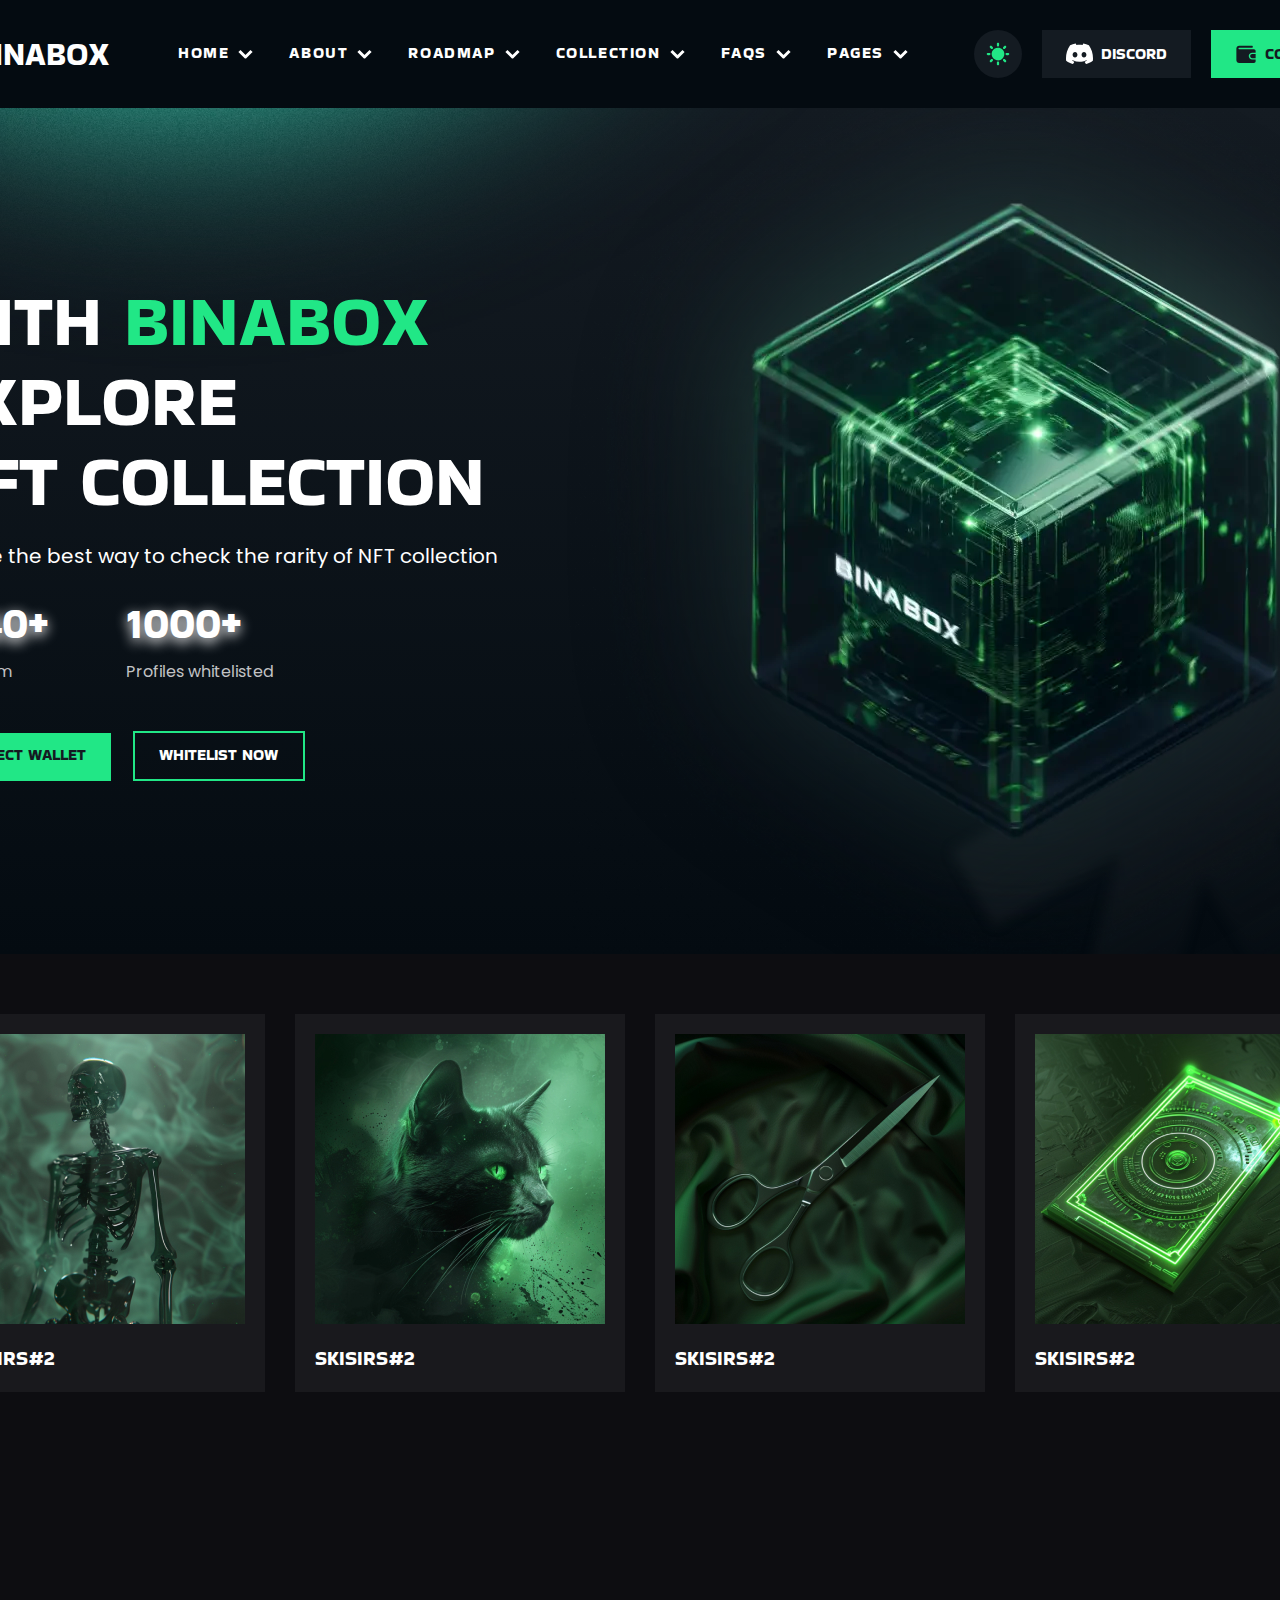
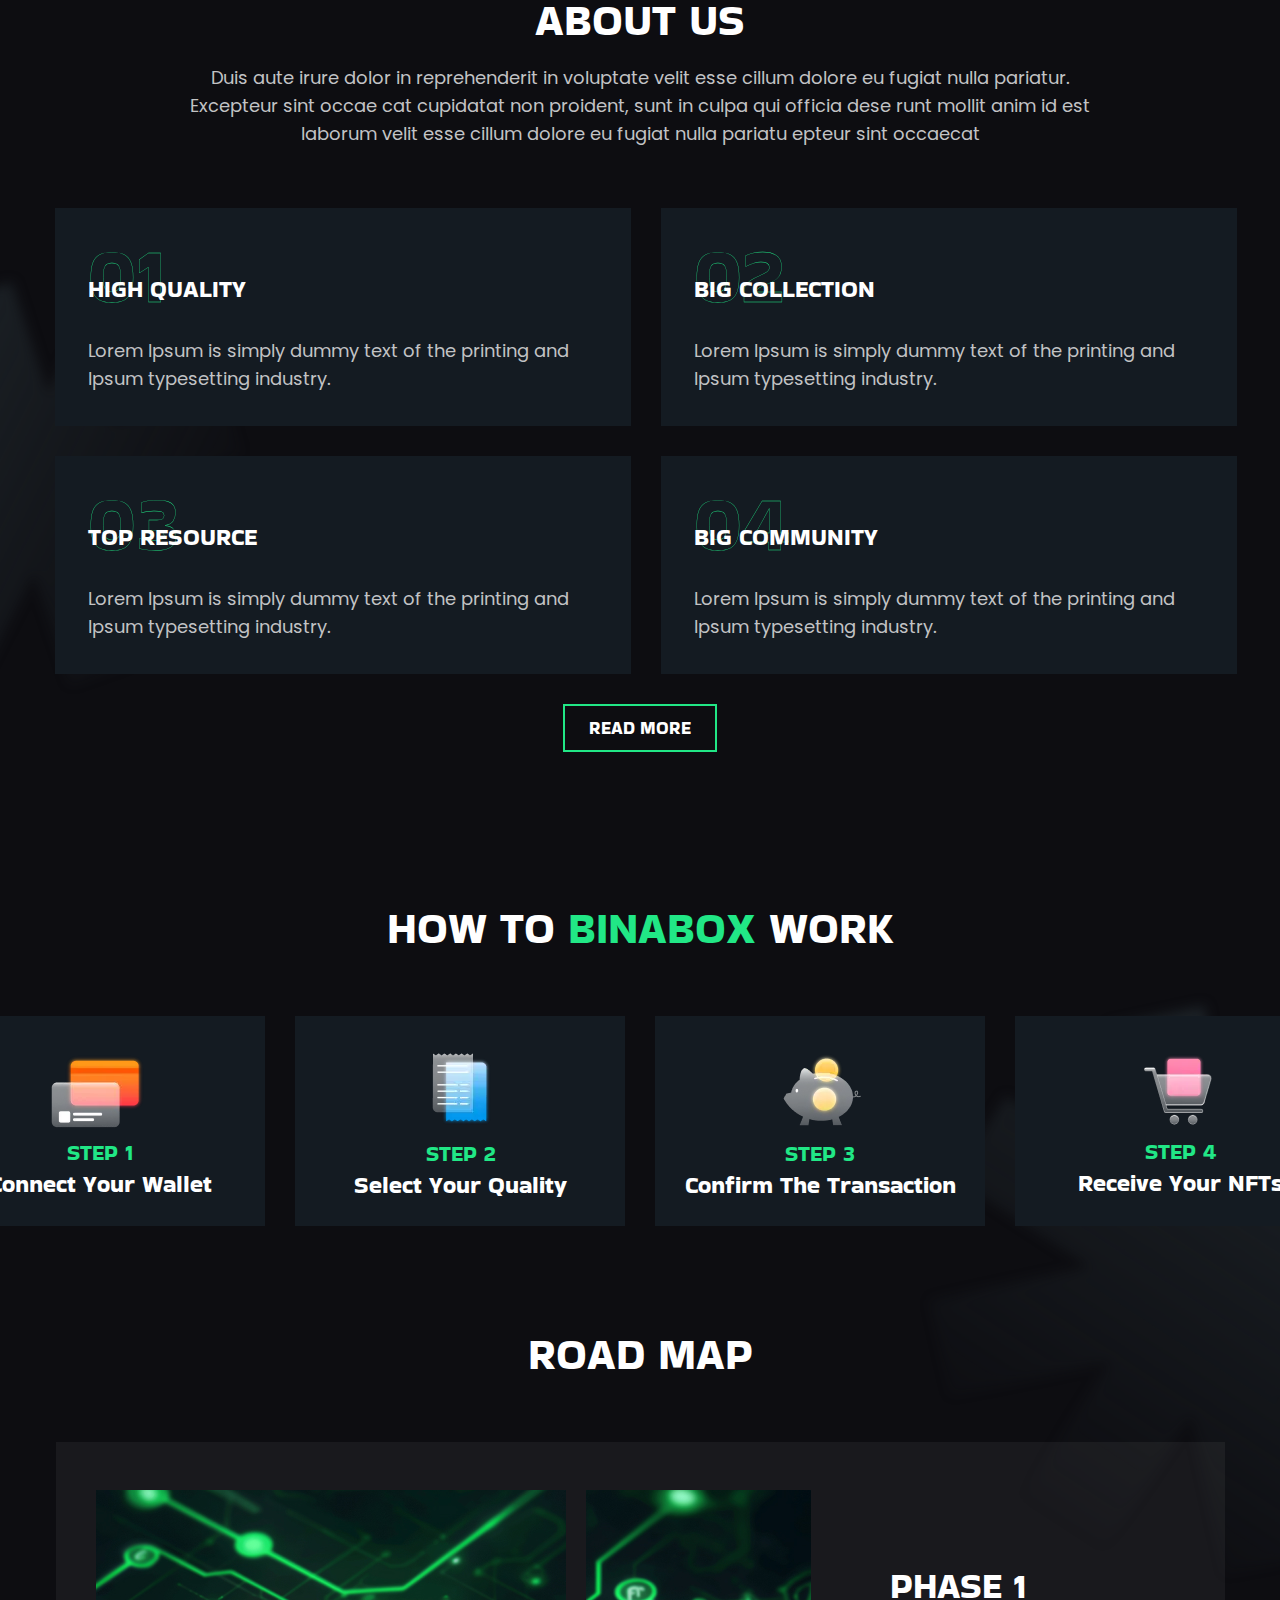
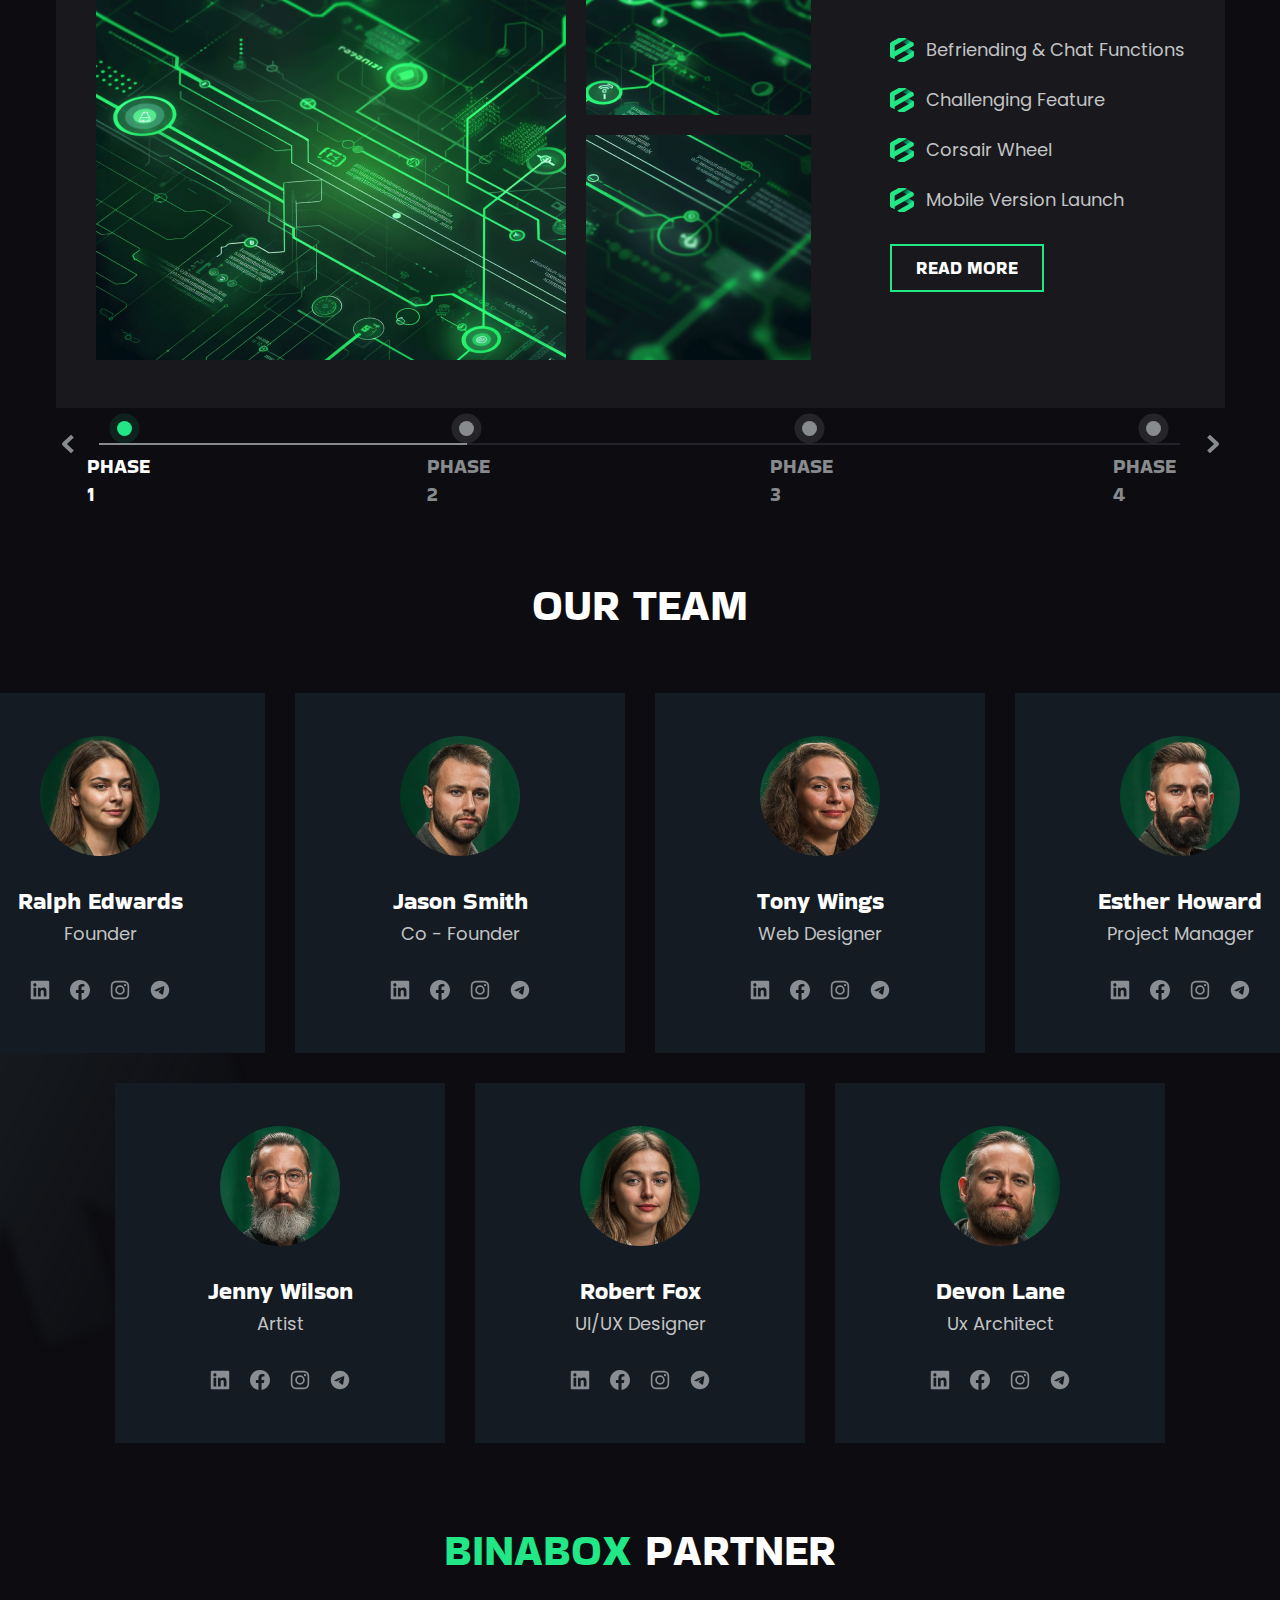
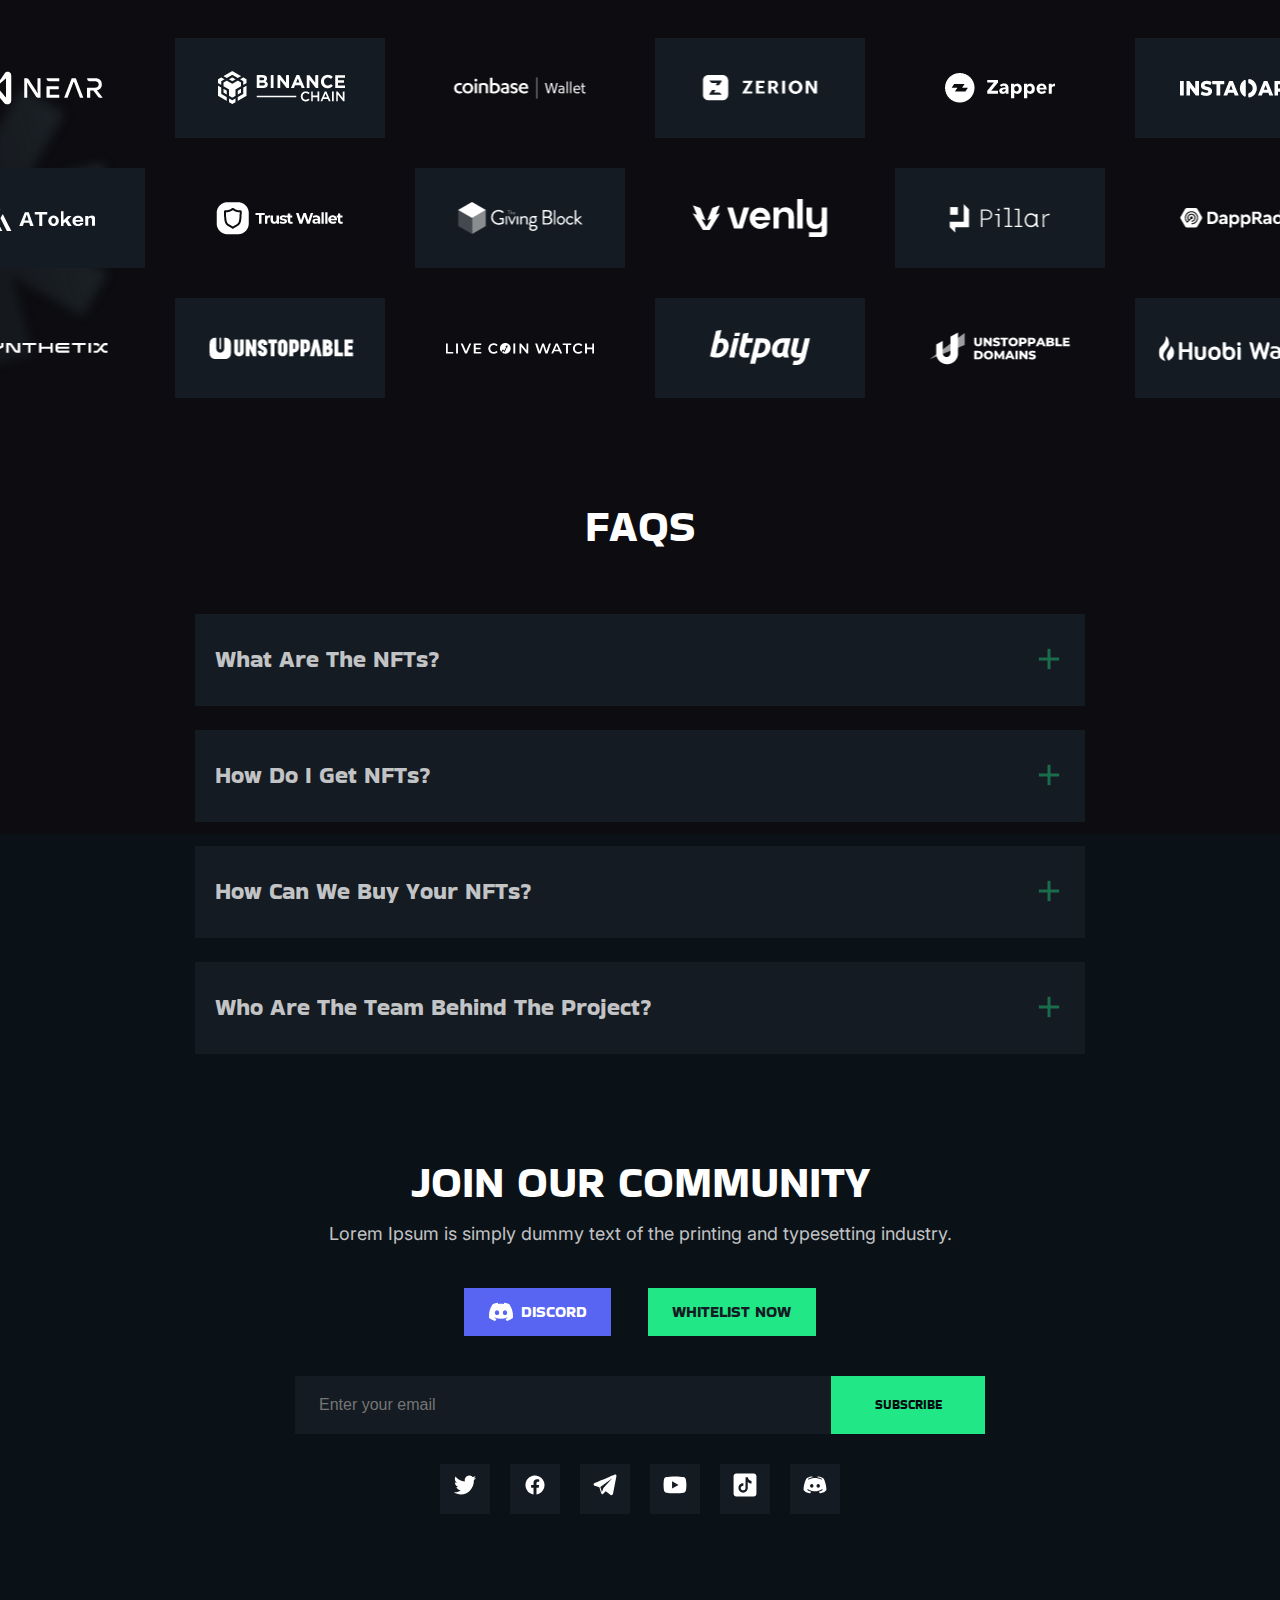
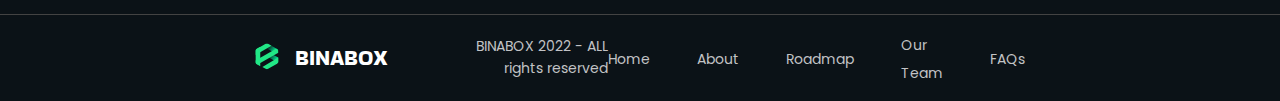
==== commit c7f00e10: "Added Hover effects" ====
--- a/index.html
+++ b/index.html
@@ -32,28 +32,28 @@
       <nav>
         <ul class="navbar is-dropdown">
           <li class="nav-item">
-            <a href="./index.html" class="nav-item-link">HOME</a>
+            <a href="./index.html" class="nav-item-link underline-hover">HOME</a>
           </li>
           <li class="nav-item">
-            <a href="#" class="nav-item-link">ABOUT</a>
+            <a href="#" class="nav-item-link underline-hover">ABOUT</a>
           </li>
           <li class="nav-item">
-            <a href="#" class="nav-item-link">ROADMAP</a>
+            <a href="#" class="nav-item-link underline-hover">ROADMAP</a>
           </li>
           <li class="nav-item">
-            <a href="./catalog.html" class="nav-item-link">COLLECTION</a>
+            <a href="./catalog.html" class="nav-item-link underline-hover">COLLECTION</a>
           </li>
           <li class="nav-item">
-            <a href="#" class="nav-item-link">FAQS</a>
+            <a href="#" class="nav-item-link underline-hover">FAQS</a>
           </li>
           <li class="nav-item">
-            <a href="#" class="nav-item-link">PAGES</a>
+            <a href="#" class="nav-item-link underline-hover">PAGES</a>
           </li>
         </ul>
       </nav>
       <div class="header-btn">
         <button class="is-theme">
-          <svg width="26" height="26">
+          <svg width="26" height="26" class="theme-light">
             <use href="./sprites/sprites.svg#light"></use>
           </svg>
         </button>
@@ -261,7 +261,7 @@
                 </p>
               </li>
             </ol>
-            <a href="#" class="read-more-btn">READ MORE</a>
+            <a href="#" class="read-more-btn arrow-hover">READ MORE</a>
           </div>
         </section>
         <section class="how-to-container">
@@ -338,7 +338,7 @@
                     <p class="road-map-text">Mobile Version Launch</p>
                   </li>
                 </ul>
-                <a href="#" class="read-more-btn">READ MORE</a>
+                <a href="#" class="read-more-btn arrow-hover">READ MORE</a>
               </section>
             </div>
             <div
--- a/css/style.css
+++ b/css/style.css
@@ -69,7 +69,7 @@
     transparent 100%
   );
   border-image-slice: 1;
-  transition: border-image-source 0.5s ease-in-out;
+  transition: border-image-source 0.5s ease;
 }
 .glow-container::before,
 .glow-container::after {
@@ -84,7 +84,7 @@
   border-image: linear-gradient(155deg, transparent 0%, transparent 100%);
   filter: blur(5px);
   border-image-slice: 1;
-  transition: border-image 0.5s ease-in-out;
+  transition: border-image 0.5s ease;
 }
 .glow-container:hover {
   border-image-source: linear-gradient(
@@ -207,6 +207,20 @@
   height: 48px;
   border-radius: 100%;
   border: none;
+  transition: background-color 0.3s ease;
+}
+.theme-light {
+  color: var(--primary-green);
+  transition: color 0.3s ease;
+}
+/* This is probably a theme state but I just made it a hover effect just to have the style for it*/
+.is-theme:hover {
+  background-color: var(--primary-green);
+  transition: background-color 0.3s ease;
+}
+.is-theme:hover .theme-light {
+  color: var(--back-gray-2);
+  transition: color 0.3s ease;
 }
 .header-btn .discord-btn {
   color: var(--text-white);
@@ -442,6 +456,7 @@
   color: var(--text-gray-1);
 }
 .read-more-btn {
+  font-family: var(--font-bakbak);
   color: var(--text-white);
   height: 48px;
   padding: 12px 24px;
@@ -543,7 +558,6 @@
   color: var(--text-gray-1);
 }
 .road-map-stage-info .read-more-btn {
-  display: block;
   width: max-content;
   margin-top: 30px;
 }
@@ -1625,6 +1639,7 @@
   border: 1px solid var(--primary-green);
   background-color: transparent;
   color: var(--text-white);
+  transition: background-color 0.3s ease, color 0.3s ease;
 }
 button:hover,
 a:hover {
@@ -1635,6 +1650,7 @@
 .collection-forward-btn:hover {
   background-color: var(--primary-green);
   color: var(--back-gray-1);
+  transition: background-color 0.3s ease, color 0.3s ease;
 }
 .forward-arrow-btn,
 .back-arrow-btn {
@@ -1644,3 +1660,50 @@
 .back-arrow-btn:hover {
   color: var(--primary-green);
 }
+.underline-hover {
+  position: relative;
+  display: inline-block;
+  text-decoration: none;
+  padding-bottom: 2px;
+}
+.underline-hover::after {
+  content: "";
+  position: absolute;
+  left: 0;
+  bottom: 0;
+  width: 100%;
+  height: 2px;
+  background-color: var(--text-white);
+  transform: scaleX(0);
+  transition: transform 0.3s ease;
+  transform-origin: bottom right;
+}
+.underline-hover:hover::after {
+  transform: scaleX(1);
+  transform-origin: bottom left;
+}
+.arrow-hover {
+  display: flex;
+  justify-content: center;
+  align-items: center;
+  text-decoration: none;
+  position: relative;
+  transition: padding-right 0.3s ease;
+}
+.arrow-hover::after {
+  content: url("../imgs/read-more-arrow.svg");
+  position: absolute;
+  right: -25px;
+  top: 50%;
+  transform: translateY(-50%);
+  opacity: 0;
+  transition: opacity 0.3s ease, right 0.3s ease;
+  width: 20px;
+}
+.arrow-hover:hover {
+  padding-right: 40px;
+}
+.arrow-hover:hover::after {
+  opacity: 1;
+  right: 8px;
+}
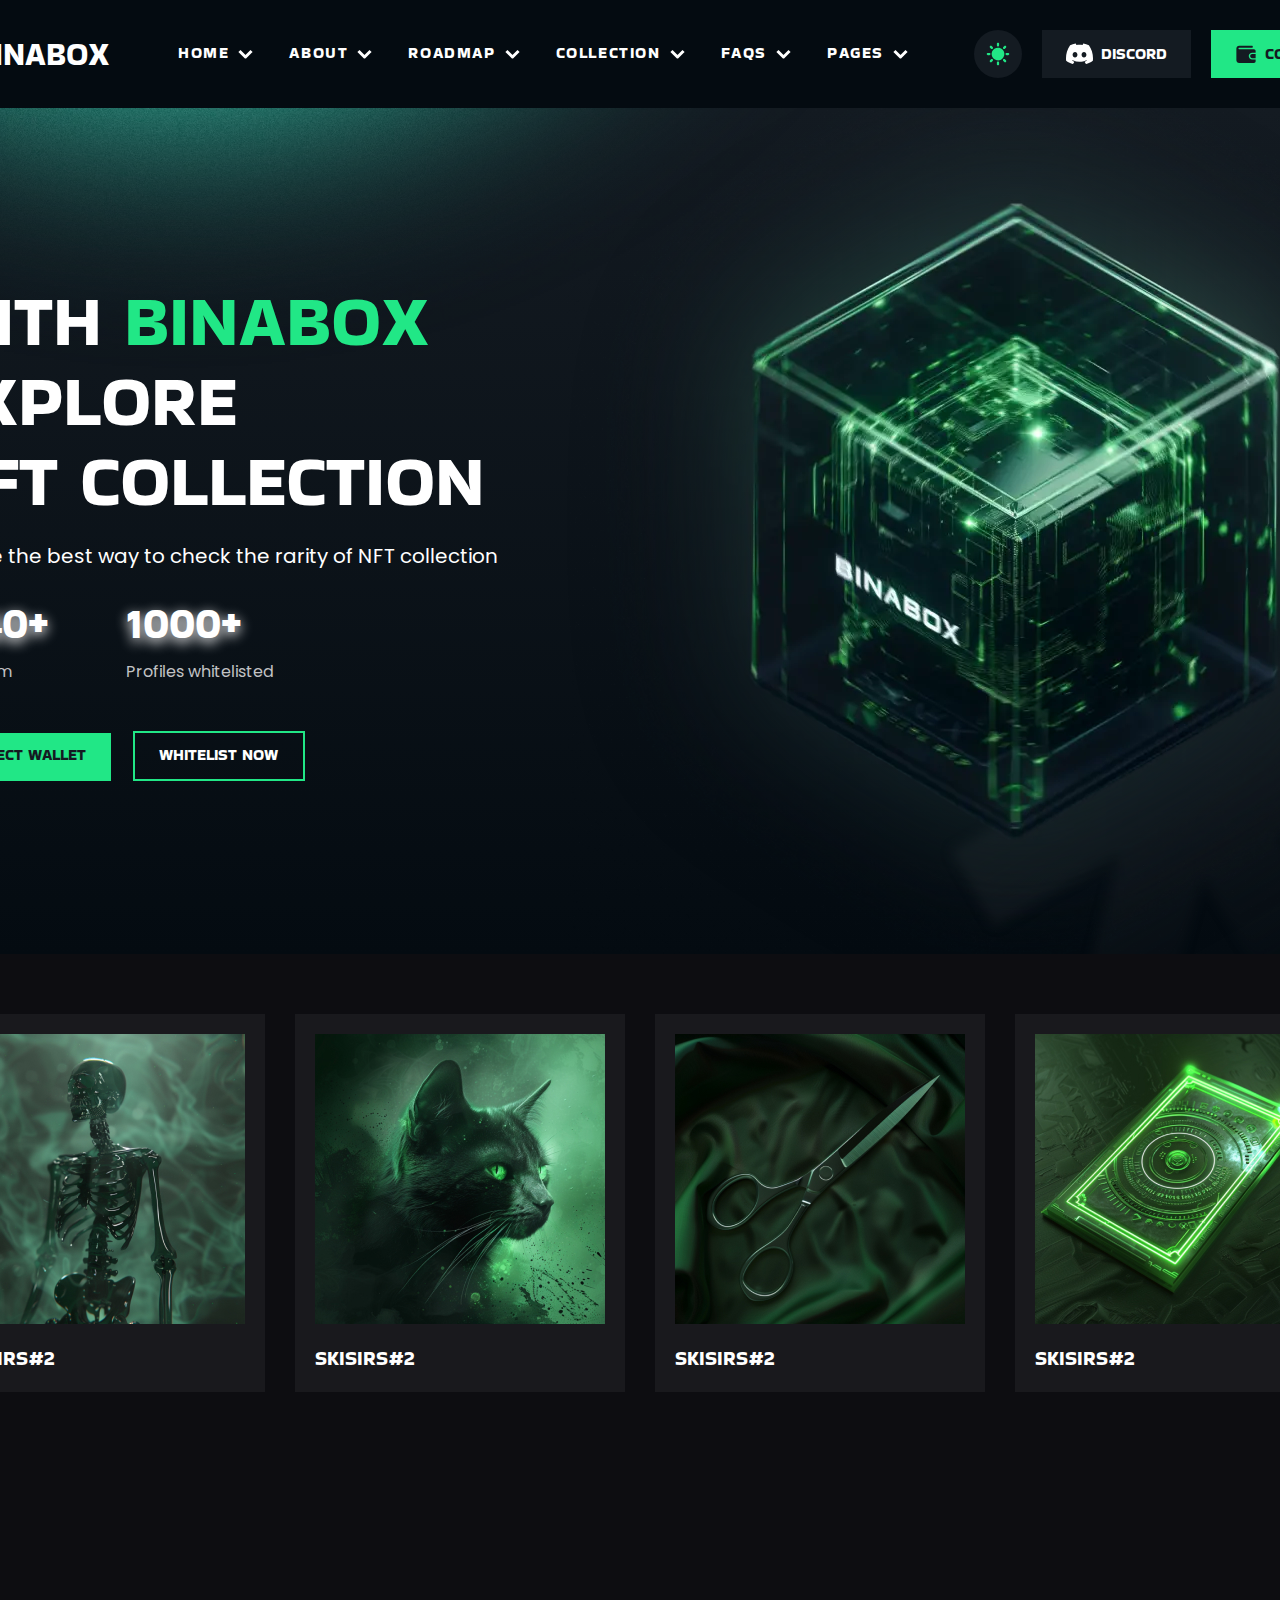
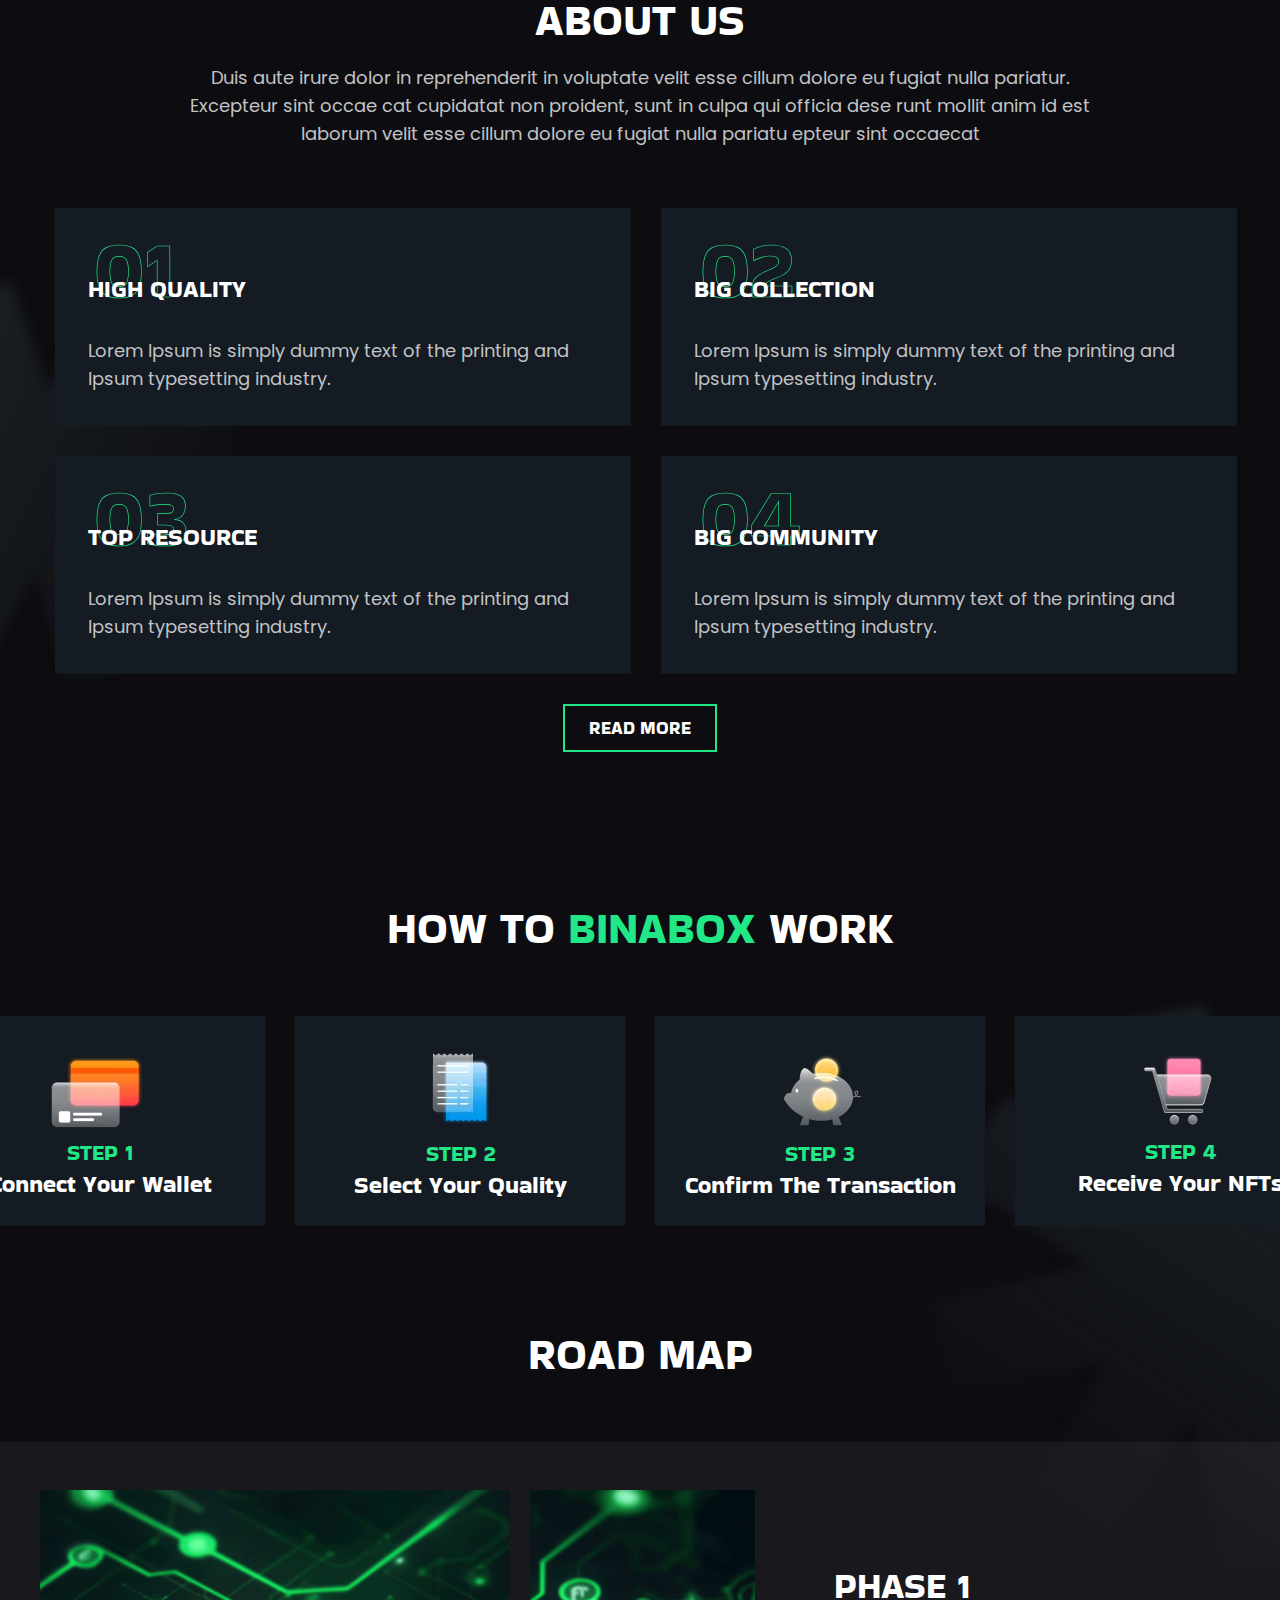
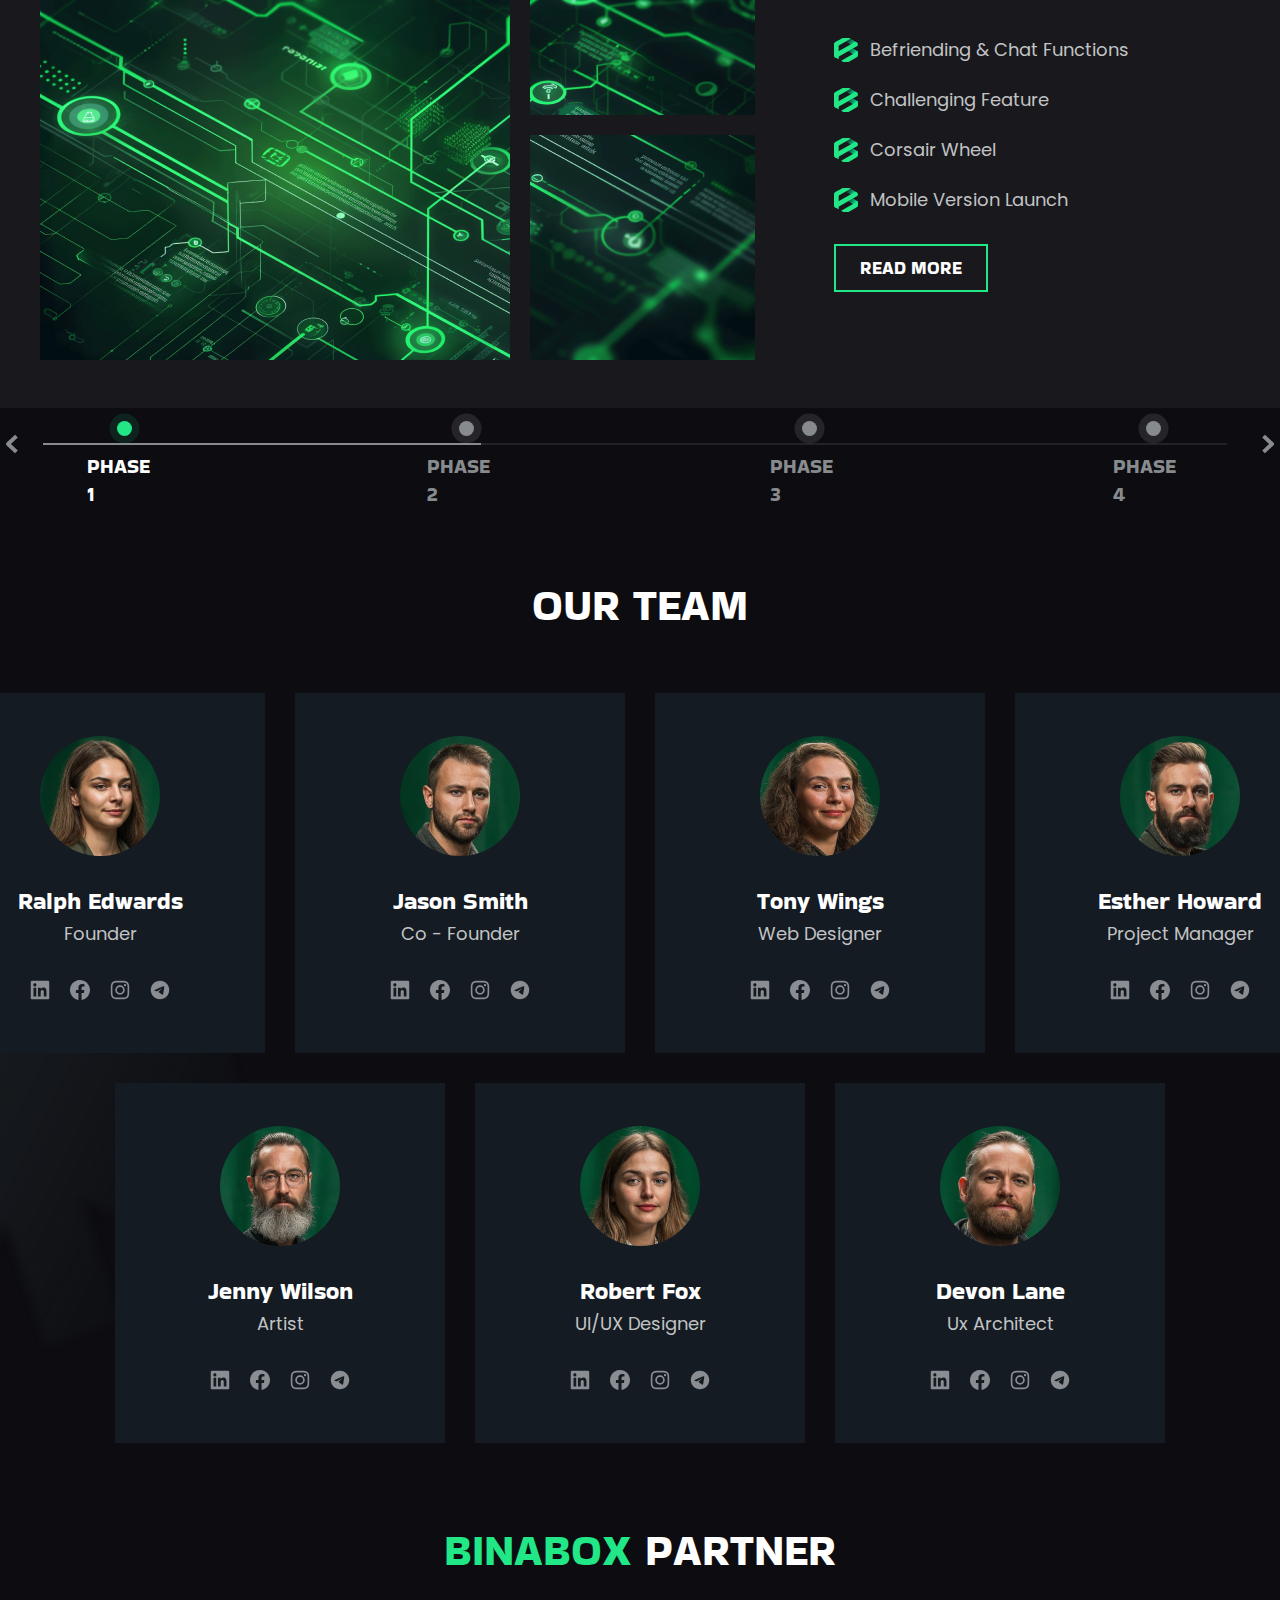
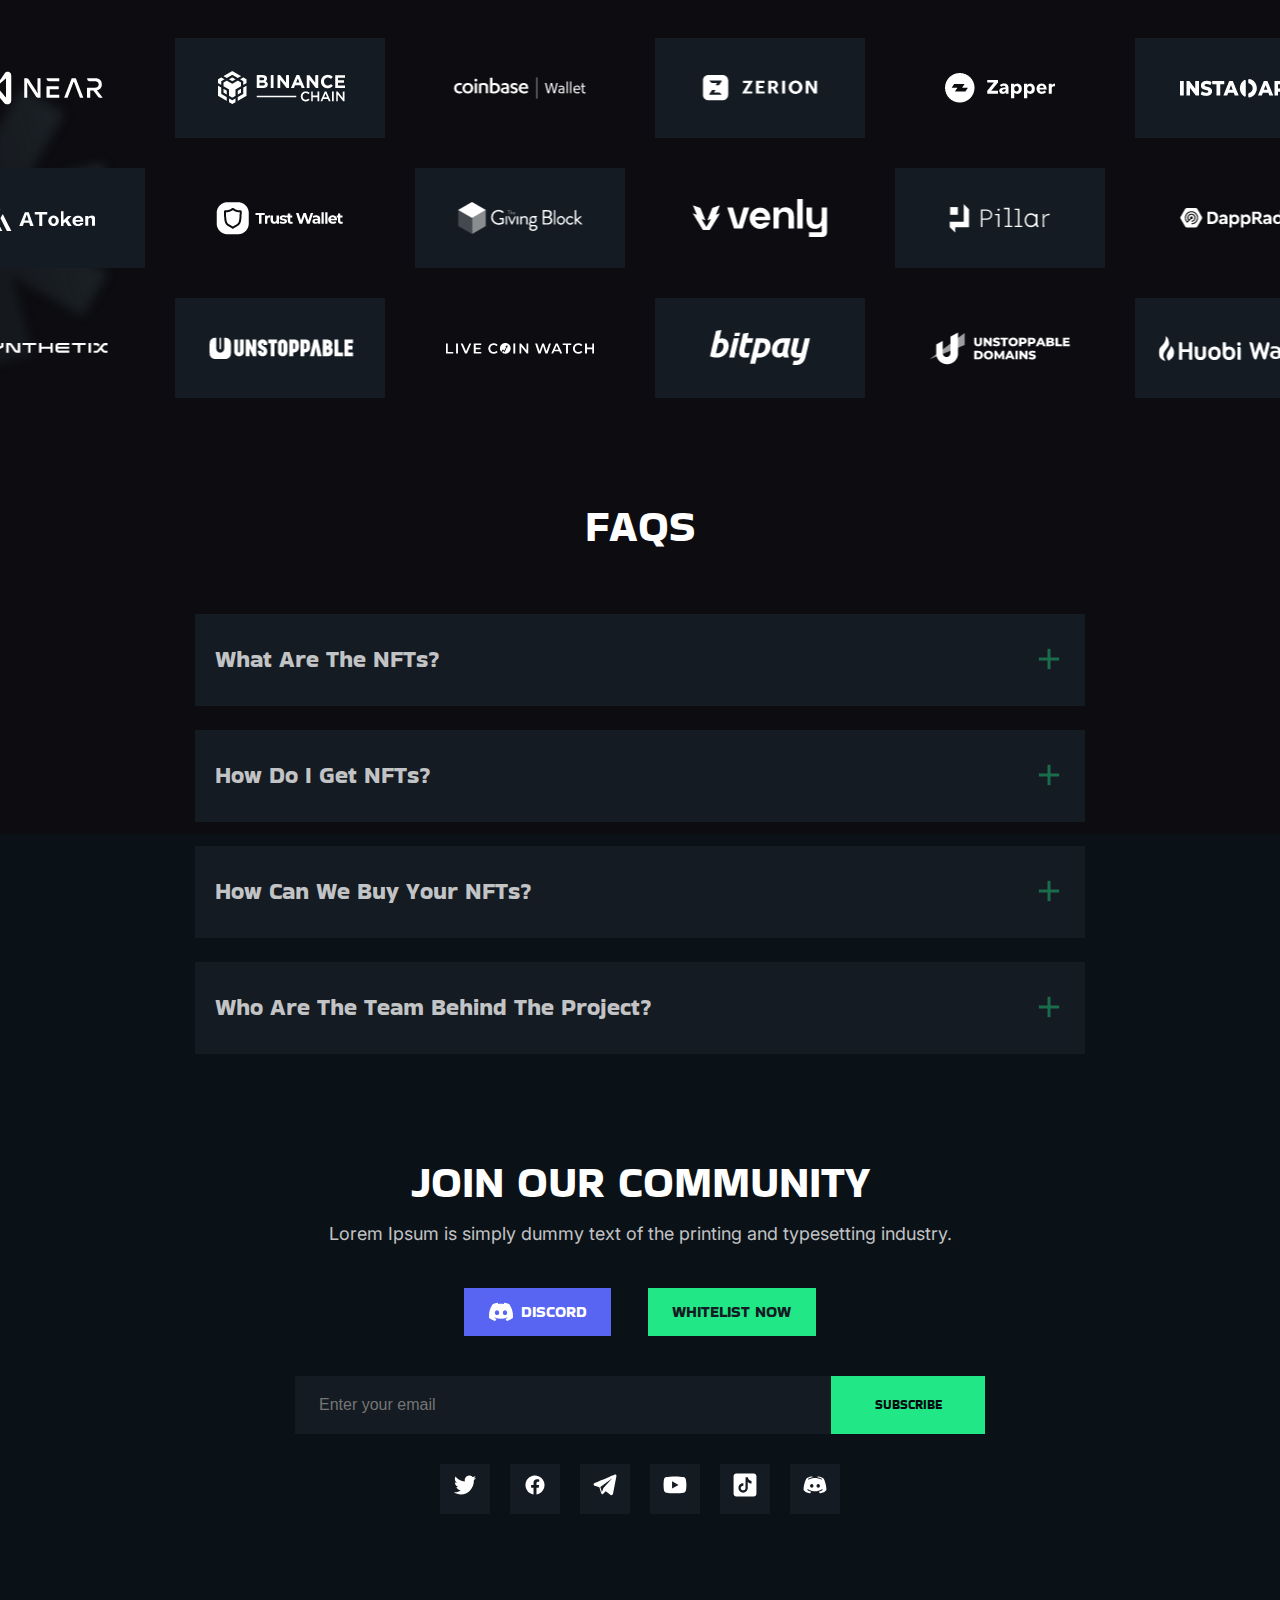
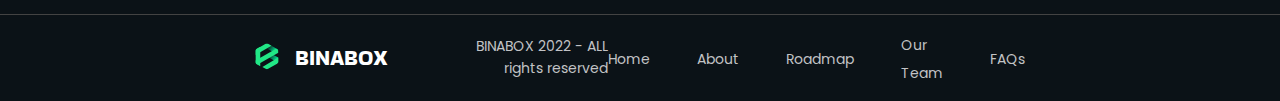
==== commit 49f3b25c: "Fixes/Changes" ====
--- a/index.html
+++ b/index.html
@@ -32,7 +32,9 @@
       <nav>
         <ul class="navbar is-dropdown">
           <li class="nav-item">
-            <a href="./index.html" class="nav-item-link underline-hover">HOME</a>
+            <a href="./index.html" class="nav-item-link underline-hover"
+              >HOME</a
+            >
           </li>
           <li class="nav-item">
             <a href="#" class="nav-item-link underline-hover">ABOUT</a>
@@ -41,7 +43,9 @@
             <a href="#" class="nav-item-link underline-hover">ROADMAP</a>
           </li>
           <li class="nav-item">
-            <a href="./catalog.html" class="nav-item-link underline-hover">COLLECTION</a>
+            <a href="./catalog.html" class="nav-item-link underline-hover"
+              >COLLECTION</a
+            >
           </li>
           <li class="nav-item">
             <a href="#" class="nav-item-link underline-hover">FAQS</a>
@@ -78,7 +82,8 @@
             <div class="main-text-container">
               <h1 class="hidden-heading">BINABOX NFT's</h1>
               <h2 class="main-heading">
-                WITH <span class="color-highlight">BINABOX</span> EXPLORE <br />
+                WITH <span class="color-highlight">BINABOX</span>
+                <span class="new-row"> EXPLORE </span>
                 NFT COLLECTION
               </h2>
               <p class="main-text">
@@ -191,76 +196,40 @@
                 nulla pariatu epteur sint occaecat
               </p>
             </div>
-            <ol class="about-cards">
-              <li class="about-card-item glow-container glow-container">
-                <div class="about-card-heading-container">
-                  <svg
-                    width="100"
-                    height="100"
-                    class="about-card-num"
-                    viewBox="0 0 100 100"
-                  >
-                    <text x="0" y="96">01</text>
-                  </svg>
-                  <h3 class="about-card-heading">HIGH QUALITY</h3>
-                </div>
-                <p class="about-card-text">
-                  Lorem Ipsum is simply dummy text of the printing and Ipsum
-                  typesetting industry.
-                </p>
-              </li>
-              <li class="about-card-item glow-container">
-                <div class="about-card-heading-container">
-                  <svg
-                    width="100"
-                    height="100"
-                    class="about-card-num"
-                    viewBox="0 0 100 100"
-                  >
-                    <text x="0" y="96">02</text>
-                  </svg>
-                  <h3 class="about-card-heading">BIG COLLECTION</h3>
-                </div>
-                <p class="about-card-text">
-                  Lorem Ipsum is simply dummy text of the printing and Ipsum
-                  typesetting industry.
-                </p>
-              </li>
-              <li class="about-card-item glow-container">
-                <div class="about-card-heading-container">
-                  <svg
-                    width="100"
-                    height="100"
-                    class="about-card-num"
-                    viewBox="0 0 100 100"
-                  >
-                    <text x="0" y="96">03</text>
-                  </svg>
-                  <h3 class="about-card-heading">TOP RESOURCE</h3>
-                </div>
-                <p class="about-card-text">
-                  Lorem Ipsum is simply dummy text of the printing and Ipsum
-                  typesetting industry.
-                </p>
-              </li>
-              <li class="about-card-item glow-container">
-                <div class="about-card-heading-container">
-                  <svg
-                    width="100"
-                    height="100"
-                    class="about-card-num"
-                    viewBox="0 0 100 100"
-                  >
-                    <text x="0" y="96">04</text>
-                  </svg>
-                  <h3 class="about-card-heading">BIG COMMUNITY</h3>
-                </div>
-                <p class="about-card-text">
-                  Lorem Ipsum is simply dummy text of the printing and Ipsum
-                  typesetting industry.
-                </p>
-              </li>
-            </ol>
+<ol class="about-cards">
+  <li class="about-card-item glow-container">
+    <div class="about-card-heading-container">
+      <h3 class="about-card-heading">HIGH QUALITY</h3>
+    </div>
+    <p class="about-card-text">
+      Lorem Ipsum is simply dummy text of the printing and Ipsum typesetting industry.
+    </p>
+  </li>
+  <li class="about-card-item glow-container">
+    <div class="about-card-heading-container">
+      <h3 class="about-card-heading">BIG COLLECTION</h3>
+    </div>
+    <p class="about-card-text">
+      Lorem Ipsum is simply dummy text of the printing and Ipsum typesetting industry.
+    </p>
+  </li>
+  <li class="about-card-item glow-container">
+    <div class="about-card-heading-container">
+      <h3 class="about-card-heading">TOP RESOURCE</h3>
+    </div>
+    <p class="about-card-text">
+      Lorem Ipsum is simply dummy text of the printing and Ipsum typesetting industry.
+    </p>
+  </li>
+  <li class="about-card-item glow-container">
+    <div class="about-card-heading-container">
+      <h3 class="about-card-heading">BIG COMMUNITY</h3>
+    </div>
+    <p class="about-card-text">
+      Lorem Ipsum is simply dummy text of the printing and Ipsum typesetting industry.
+    </p>
+  </li>
+</ol>
             <a href="#" class="read-more-btn arrow-hover">READ MORE</a>
           </div>
         </section>
@@ -297,7 +266,6 @@
         </section>
         <section class="road-map-container">
           <div class="road-map-inner-container">
-
             <h2 class="road-map-heading">ROAD MAP</h2>
             <div class="road-map-details-container">
               <figure class="road-map-imgs">
@@ -341,9 +309,7 @@
                 <a href="#" class="read-more-btn arrow-hover">READ MORE</a>
               </section>
             </div>
-            <div
-              class="phase-slider-container"
-            >
+            <div class="phase-slider-container">
               <button
                 id="back-arrow-btn"
                 class="back-arrow-btn"
@@ -353,9 +319,9 @@
                   <use href="./sprites/sprites.svg#arrow-left-1"></use>
                 </svg>
               </button>
-  
+
               <ol id="phase-line" class="phase-line">
-                <li class="phase-stage">
+                <li class="phase-stage active-phase-stage">
                   <div class="phase-ellipse"></div>
                   <p class="phase-stage-text">PHASE 1</p>
                 </li>
@@ -372,7 +338,7 @@
                   <p class="phase-stage-text">PHASE 4</p>
                 </li>
               </ol>
-  
+
               <button
                 id="forward-arrow-btn"
                 class="forward-arrow-btn"
--- a/css/style.css
+++ b/css/style.css
@@ -42,6 +42,9 @@
   padding: 0;
   box-sizing: border-box;
 }
+.new-row {
+  display: block;
+}
 a {
   text-decoration: none;
 }
@@ -216,11 +219,9 @@
 /* This is probably a theme state but I just made it a hover effect just to have the style for it*/
 .is-theme:hover {
   background-color: var(--primary-green);
-  transition: background-color 0.3s ease;
 }
 .is-theme:hover .theme-light {
   color: var(--back-gray-2);
-  transition: color 0.3s ease;
 }
 .header-btn .discord-btn {
   color: var(--text-white);
@@ -278,6 +279,7 @@
   margin-top: 24px;
   display: grid;
   gap: 48px;
+  width: 100%;
   max-width: 373px;
 }
 .main-info-text {
@@ -396,6 +398,7 @@
 .about-text-container {
   margin-top: 100px;
   text-align: center;
+  width: 100%;
   max-width: 930px;
   display: grid;
   gap: 16px;
@@ -416,9 +419,11 @@
   display: grid;
   grid-template-columns: repeat(2, 1fr);
   grid-template-rows: repeat(2, 1fr);
+  width: 100%;
   max-width: 1170px;
   gap: 30px;
   position: relative;
+  counter-reset: card-counter;
 }
 .about-card-item {
   background-color: var(--text-gray-3);
@@ -427,7 +432,23 @@
   display: flex;
   flex-direction: column;
   justify-content: flex-end;
-}
+  position: relative;
+}
+.about-card-item::before {
+  content: counter(card-counter, decimal-leading-zero);
+  counter-increment: card-counter;
+  position: absolute;
+  top: -200px;
+  left: -425px;
+  font-family: var(--font-bakbak);
+  font-size: 6000%;
+  scale: .078;
+  color: transparent;
+  -webkit-text-stroke: 8px var(--text-green);
+  text-shadow: none;
+  z-index: 1;
+}
+
 .about-card-heading-container {
   position: relative;
   height: 66px;
@@ -450,7 +471,6 @@
 .about-card-item .about-card-text {
   margin-top: 30px;
   width: 510px;
-
   font-size: 18px;
   line-height: 1.5556;
   color: var(--text-gray-1);
@@ -516,6 +536,7 @@
 }
 .road-map-details-container {
   margin-top: 60px;
+  width: 100%;
   max-width: 1410px;
   height: 566px;
   background-color: var(--transparent-gray-2);
@@ -524,6 +545,7 @@
   padding: 40px;
 }
 .road-map-inner-container {
+  width: 100%;
   max-width: 1407px;
 }
 .road-map-imgs {
@@ -574,12 +596,14 @@
   background-color: transparent;
   border: none;
   cursor: pointer;
+  transition: color 0.3s ease;
 }
 .phase-line {
   list-style-type: none;
   display: flex;
   justify-content: center;
   align-items: center;
+  width: 100%;
   max-width: 1107px;
   height: 66px;
   gap: 264px;
@@ -616,16 +640,16 @@
   height: 2px;
   background-image: linear-gradient(
     to right,
-    var(--text-gray-2) 34%,
-    transparent 34%
+    var(--text-gray-2) 37%,
+    transparent 37%
   );
   background-color: var(--transparent-gray-3);
   transform: translateY(-50%);
 }
-.phase-stage:nth-child(1) .phase-stage-text {
-  color: var(--text-white);
-}
-.phase-stage:nth-child(1) .phase-ellipse {
+.phase-stage.active-phase-stage .phase-stage-text {
+  color: var(--text-white);
+}
+.phase-stage.active-phase-stage .phase-ellipse {
   background-color: var(--text-green);
   box-shadow: 0 0 0 7.5px var(--transparent-green);
 }
@@ -721,6 +745,7 @@
   color: var(--text-white);
 }
 .partner-logos {
+  width: 100%;
   max-width: 1410px;
   display: grid;
   grid-template-columns: repeat(6, 1fr);
@@ -957,7 +982,7 @@
   line-height: 1.43;
   color: var(--text-gray-2);
 }
-.banner-item:nth-child(2) .banner-link {
+.banner-link.active-page {
   color: #21e786;
 }
 .banner-list li:first-child {
@@ -1037,6 +1062,7 @@
   margin-right: 8px;
   position: relative;
   cursor: pointer;
+  transition: background-color 0.3s ease;
 }
 .custom-checkbox::before {
   content: "";
@@ -1059,7 +1085,6 @@
 }
 .catalog-header {
   width: 1050px;
-
   display: flex;
   justify-content: space-between;
 }
@@ -1141,6 +1166,7 @@
 }
 .catalog-container .catalog-item {
   background: var(--transparent-gray-2);
+  width: 100%;
   max-width: 330px;
 }
 .catalog-container .nft-card-link {
@@ -1457,6 +1483,7 @@
 }
 .product-container {
   display: flex;
+  width: 100%;
   max-width: 1410px;
   justify-content: space-between;
   margin: 100px auto;
@@ -1477,6 +1504,8 @@
   flex-direction: column;
   justify-content: center;
   align-items: center;
+  backdrop-filter: blur(26px);
+  
 }
 .countdown-heading {
   font-family: var(--font-bakbak);
@@ -1640,6 +1669,10 @@
   background-color: transparent;
   color: var(--text-white);
   transition: background-color 0.3s ease, color 0.3s ease;
+}
+button,
+a {
+  transition: opacity 0.3s ease;
 }
 button:hover,
 a:hover {
@@ -1706,4 +1739,4 @@
 .arrow-hover:hover::after {
   opacity: 1;
   right: 8px;
-}
+}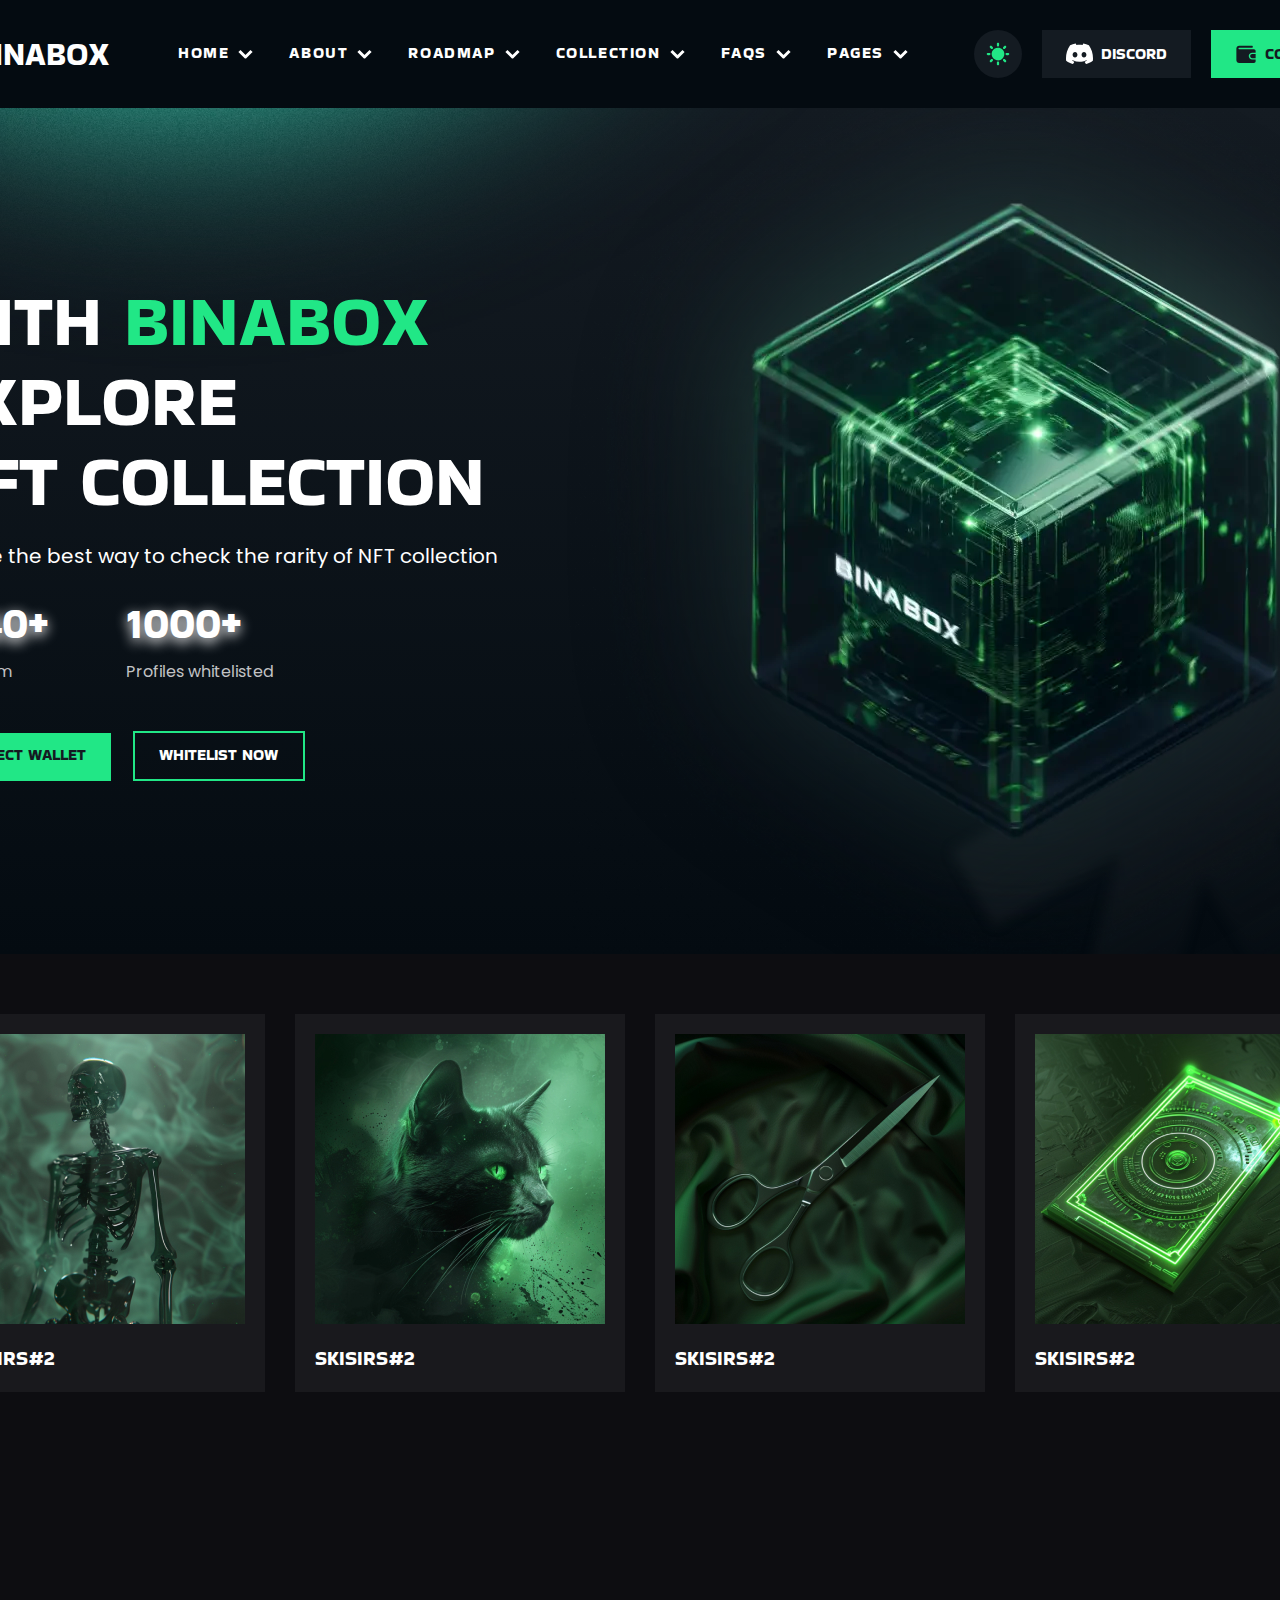
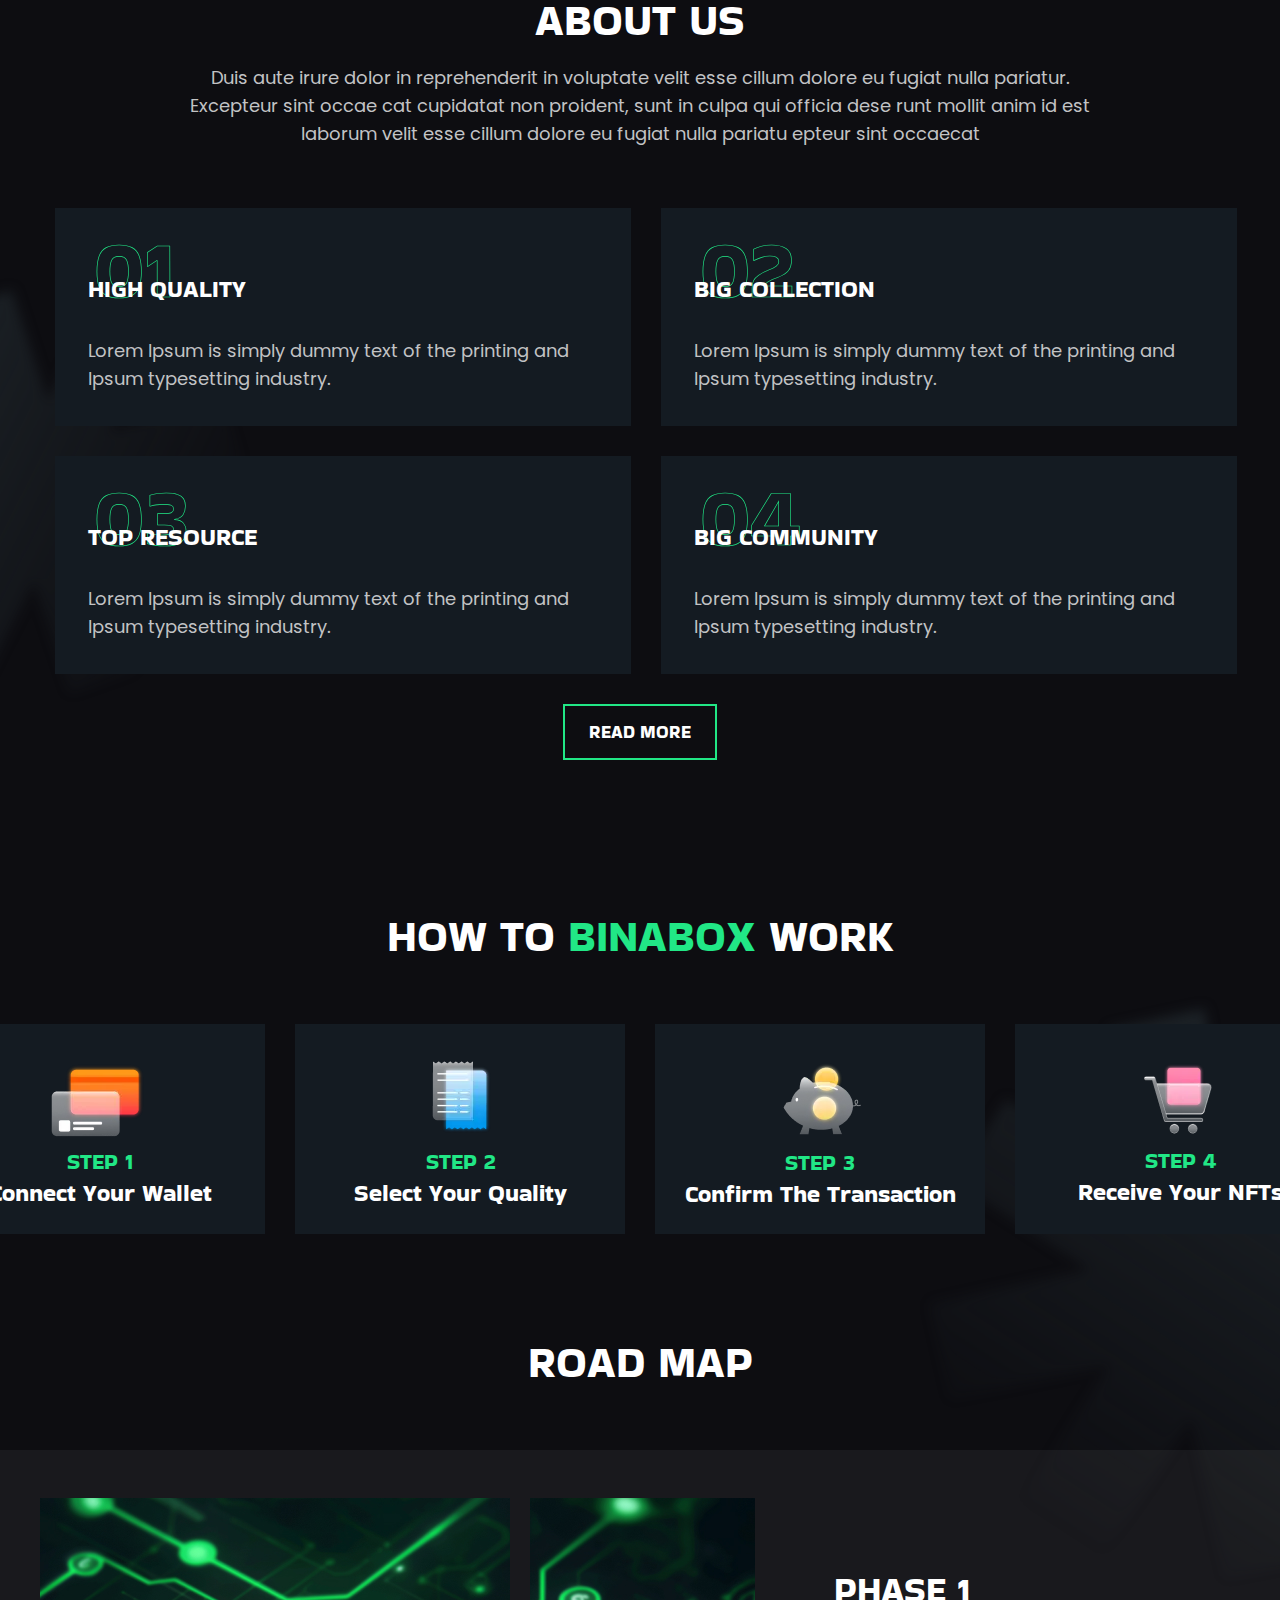
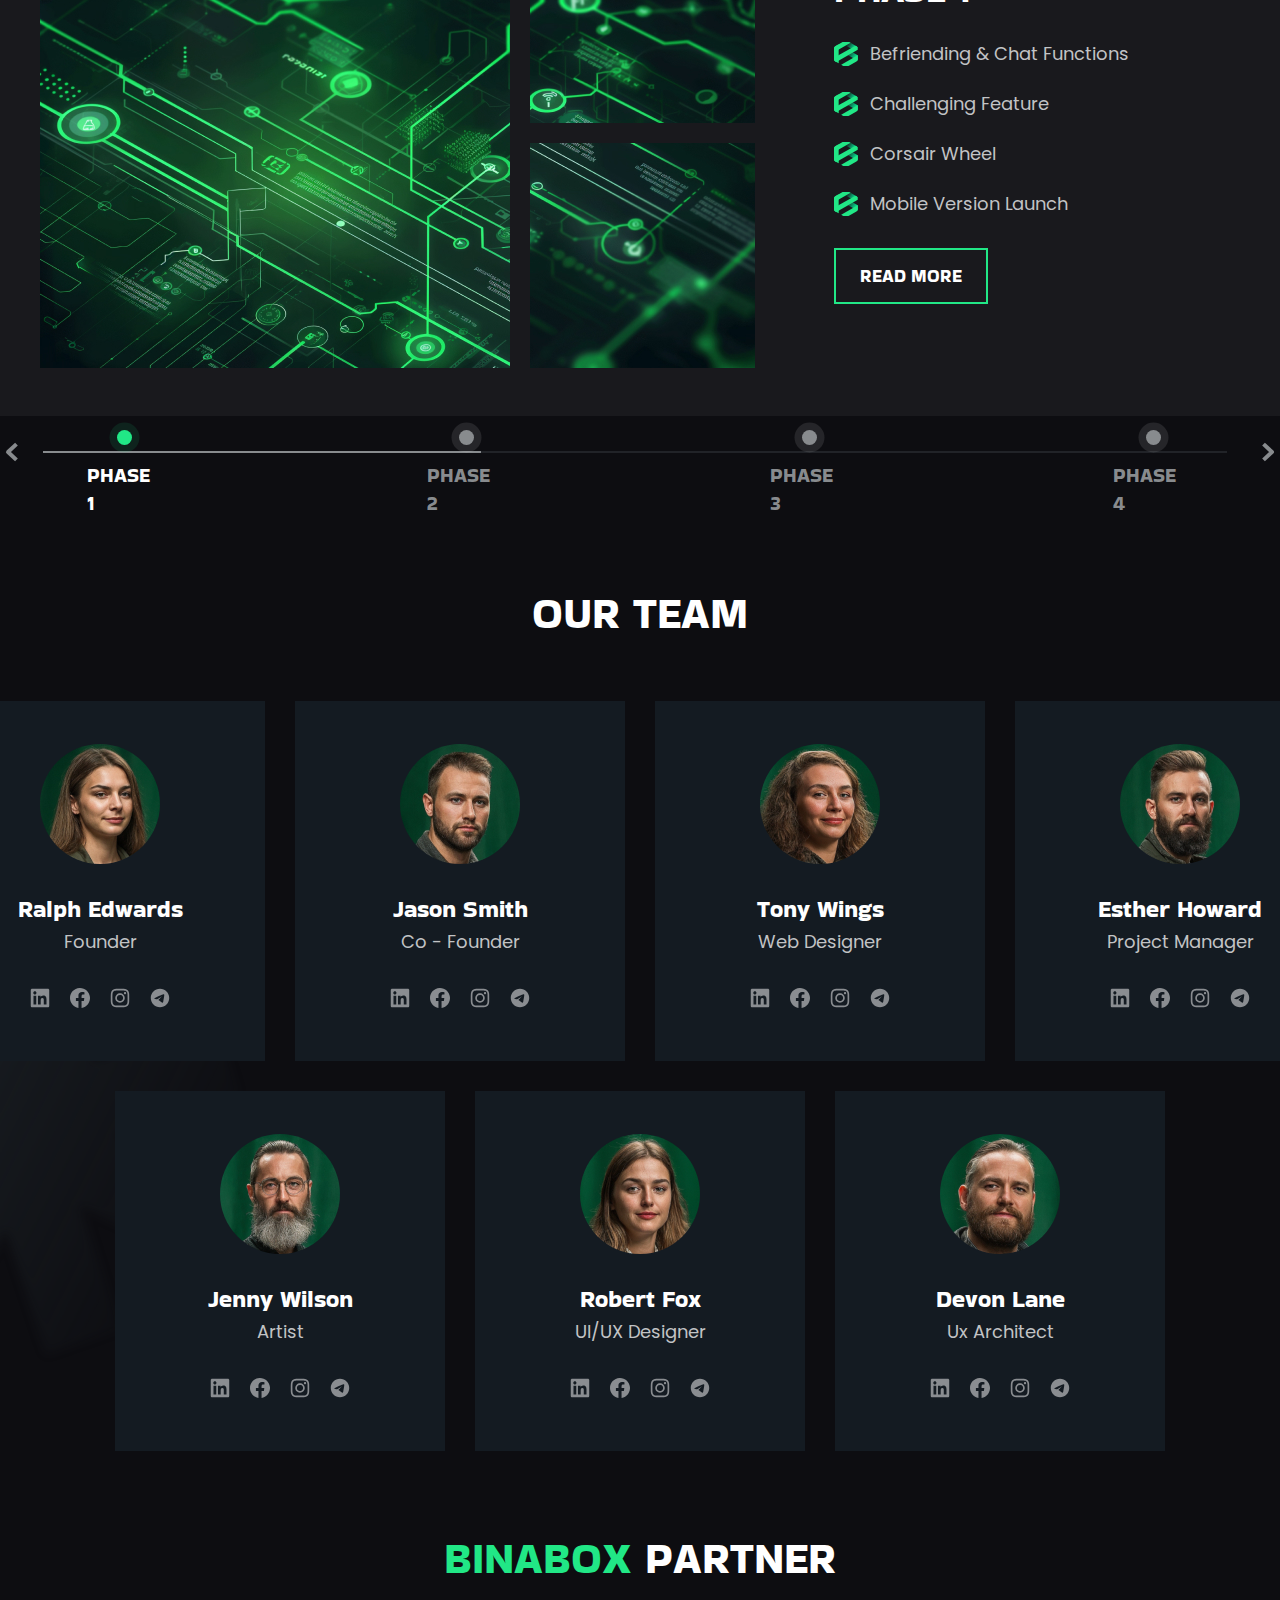
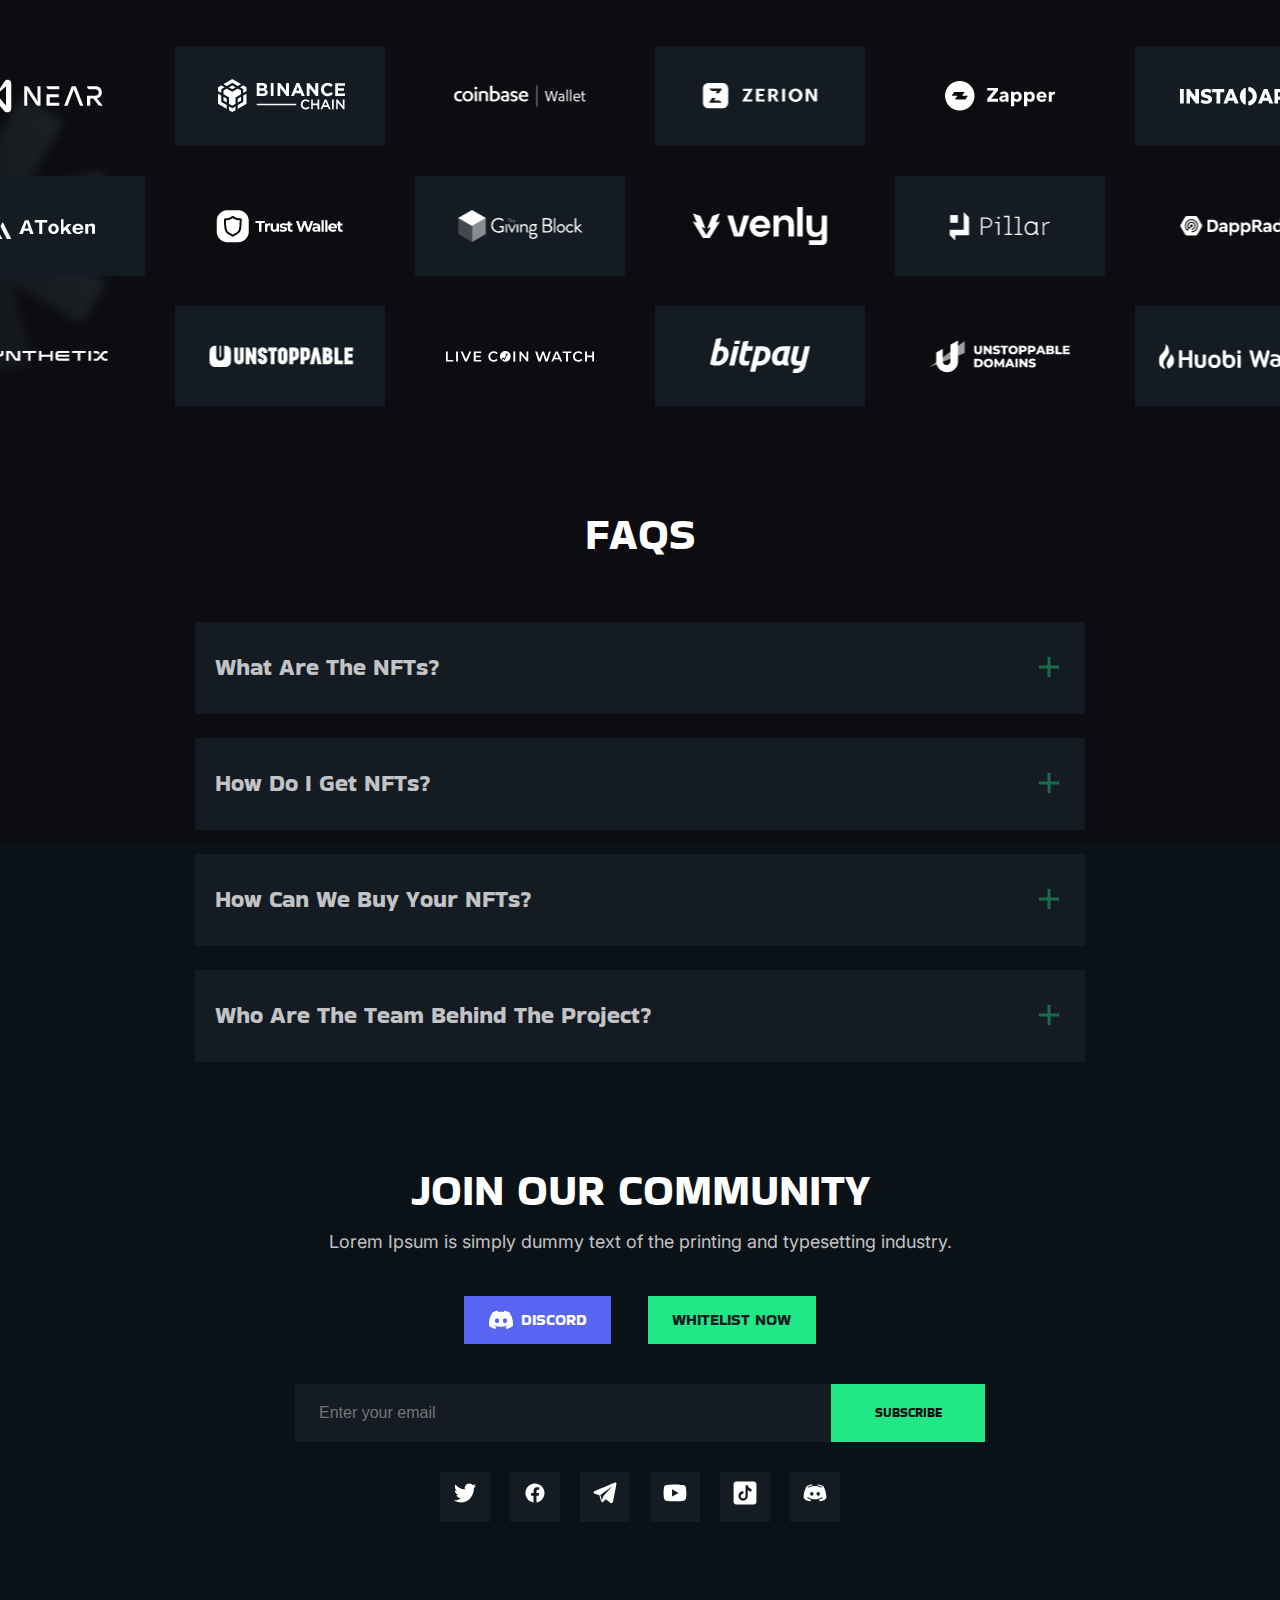
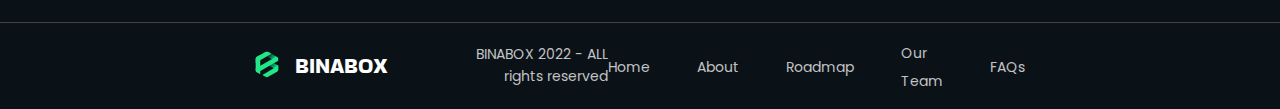
==== commit 1f2e9a1b: "Added Ui kit hover effects" ====
--- a/index.html
+++ b/index.html
@@ -230,7 +230,7 @@
     </p>
   </li>
 </ol>
-            <a href="#" class="read-more-btn arrow-hover">READ MORE</a>
+            <a href="#" class="read-more-btn ">READ MORE</a>
           </div>
         </section>
         <section class="how-to-container">
@@ -306,7 +306,7 @@
                     <p class="road-map-text">Mobile Version Launch</p>
                   </li>
                 </ul>
-                <a href="#" class="read-more-btn arrow-hover">READ MORE</a>
+                <a href="#" class="read-more-btn ">READ MORE</a>
               </section>
             </div>
             <div class="phase-slider-container">
--- a/css/style.css
+++ b/css/style.css
@@ -362,12 +362,16 @@
   width: 330px;
 }
 .nft-content-container {
-  padding: 20px 0;
+  padding: 20px;
   display: flex;
   flex-direction: column;
   justify-content: flex-start;
   align-items: center;
   gap: 20px;
+  transition: background-color 0.3s ease;
+}
+.nft-content-container:hover{
+  background-color: #FFFFFF1A;
 }
 .nft-card .nft-card-link {
   font-family: var(--font-bakbak);
@@ -442,7 +446,7 @@
   left: -425px;
   font-family: var(--font-bakbak);
   font-size: 6000%;
-  scale: .078;
+  scale: 0.078;
   color: transparent;
   -webkit-text-stroke: 8px var(--text-green);
   text-shadow: none;
@@ -478,7 +482,6 @@
 .read-more-btn {
   font-family: var(--font-bakbak);
   color: var(--text-white);
-  height: 48px;
   padding: 12px 24px;
   border: 2px solid var(--text-green);
   margin-top: 30px;
@@ -582,6 +585,7 @@
 .road-map-stage-info .read-more-btn {
   width: max-content;
   margin-top: 30px;
+  display: block;
 }
 .phase-slider-container {
   display: flex;
@@ -1505,7 +1509,6 @@
   justify-content: center;
   align-items: center;
   backdrop-filter: blur(26px);
-  
 }
 .countdown-heading {
   font-family: var(--font-bakbak);
@@ -1642,7 +1645,6 @@
   margin: 40px 0 30px 0;
 }
 .collection-card {
-  padding: 0 20px;
   background-color: var(--transparent-gray-2);
 }
 .card-link {
@@ -1676,8 +1678,8 @@
 }
 button:hover,
 a:hover {
+  cursor: pointer;
   opacity: 0.7;
-  cursor: pointer;
 }
 .collection-back-btn:hover,
 .collection-forward-btn:hover {
@@ -1739,4 +1741,26 @@
 .arrow-hover:hover::after {
   opacity: 1;
   right: 8px;
-}+}
+
+.community-discord-btn,
+.discord-btn,
+.connect-btn,
+.connect-wallet-btn {
+  transition: background-color 0.3s ease;
+}
+
+.discord-btn:hover {
+  background-color: var(--text-gray-4);
+  outline: 2px solid var(--back-gray-1);
+}
+
+.community-discord-btn:hover {
+  background-color: #5865f2cc;
+  outline: 2px solid #5865f2;
+}
+
+.connect-btn:hover, .connect-wallet-btn:hover{
+  background-color: #21e786cc;
+  outline: 2px solid #21e786cc;
+}
